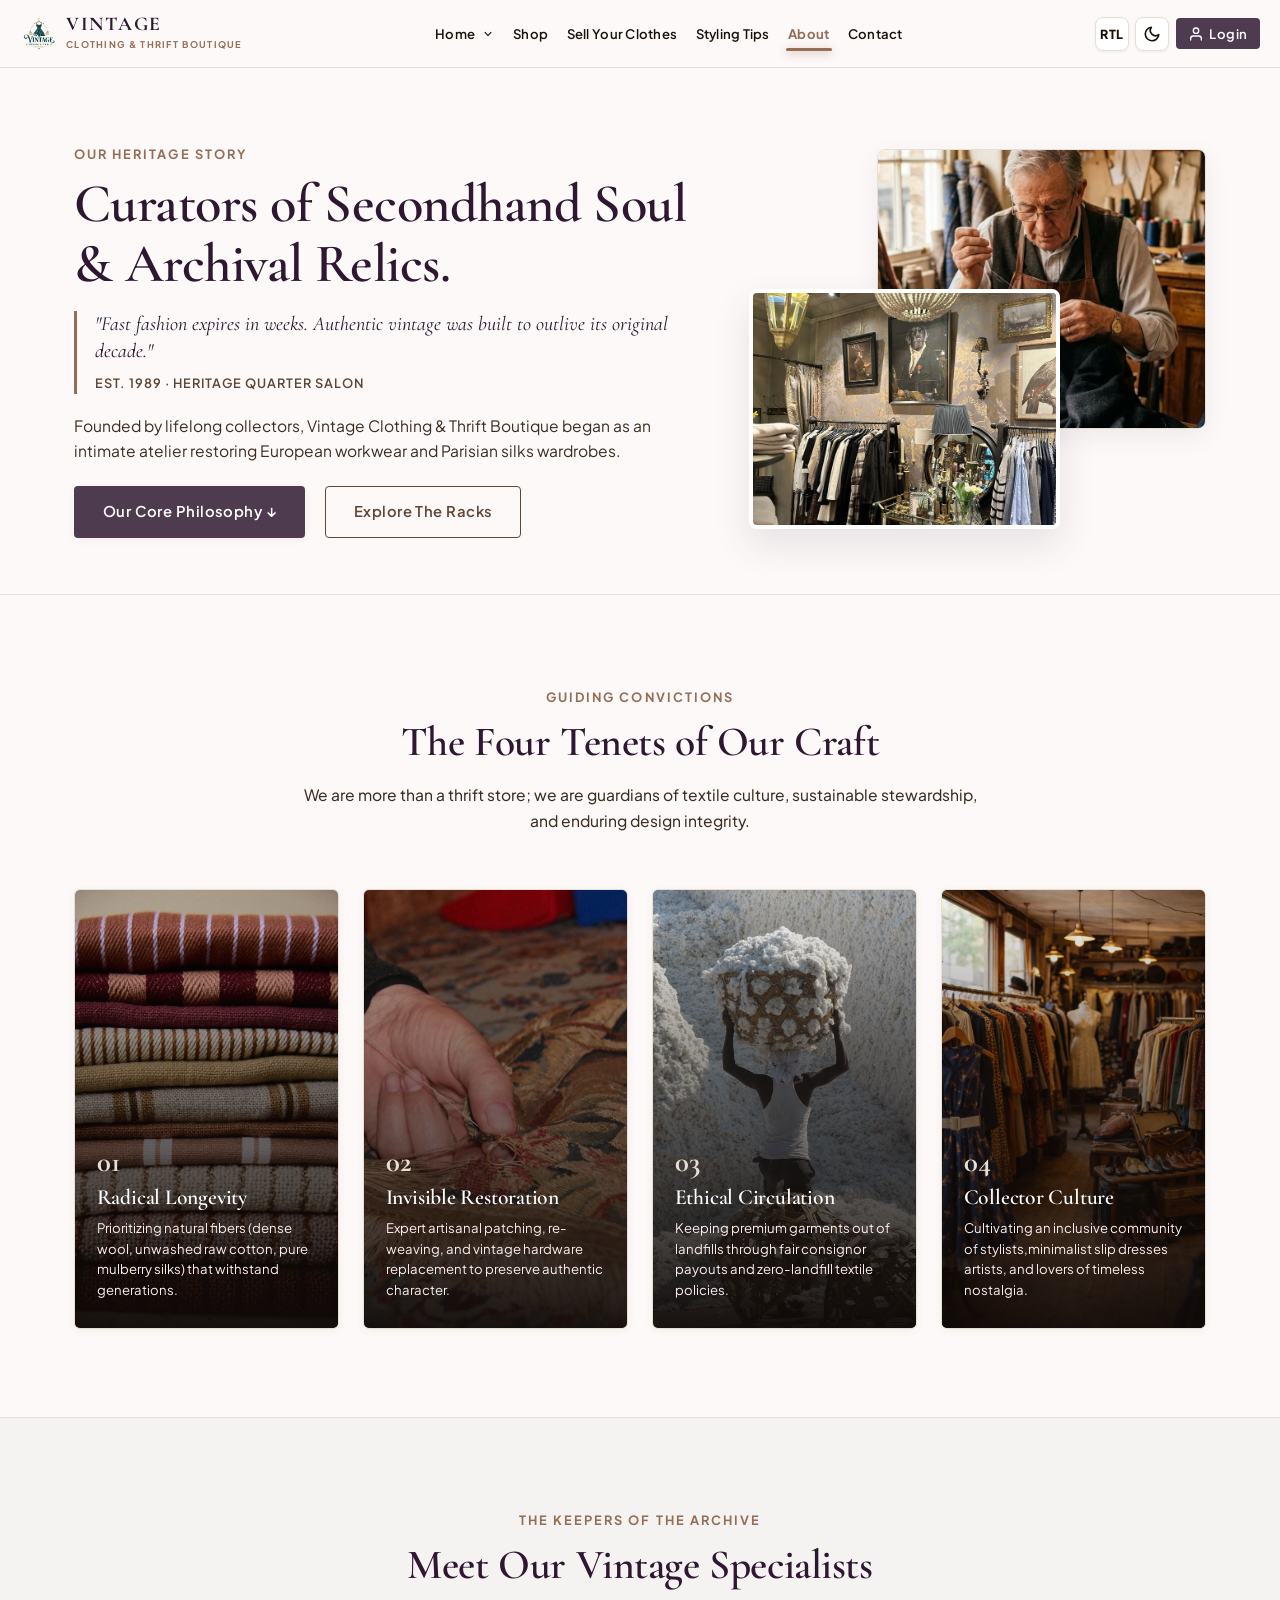
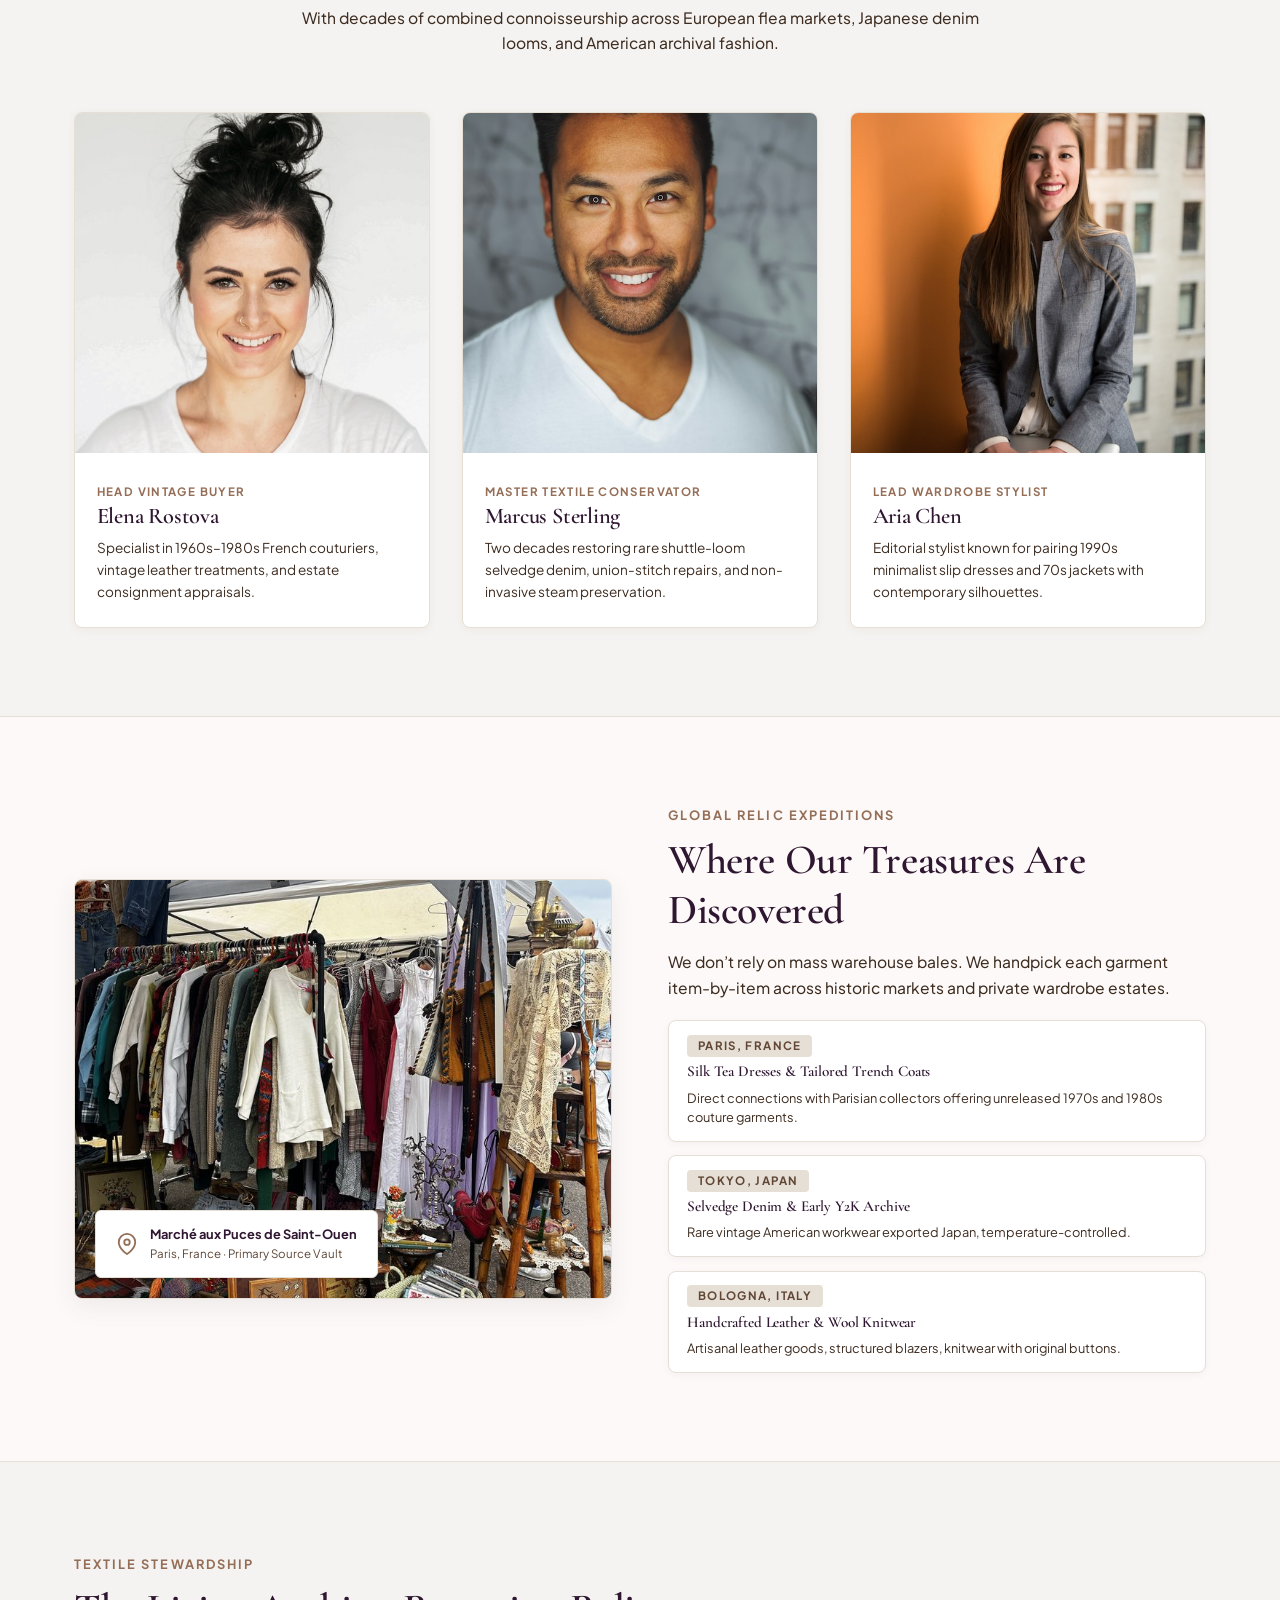
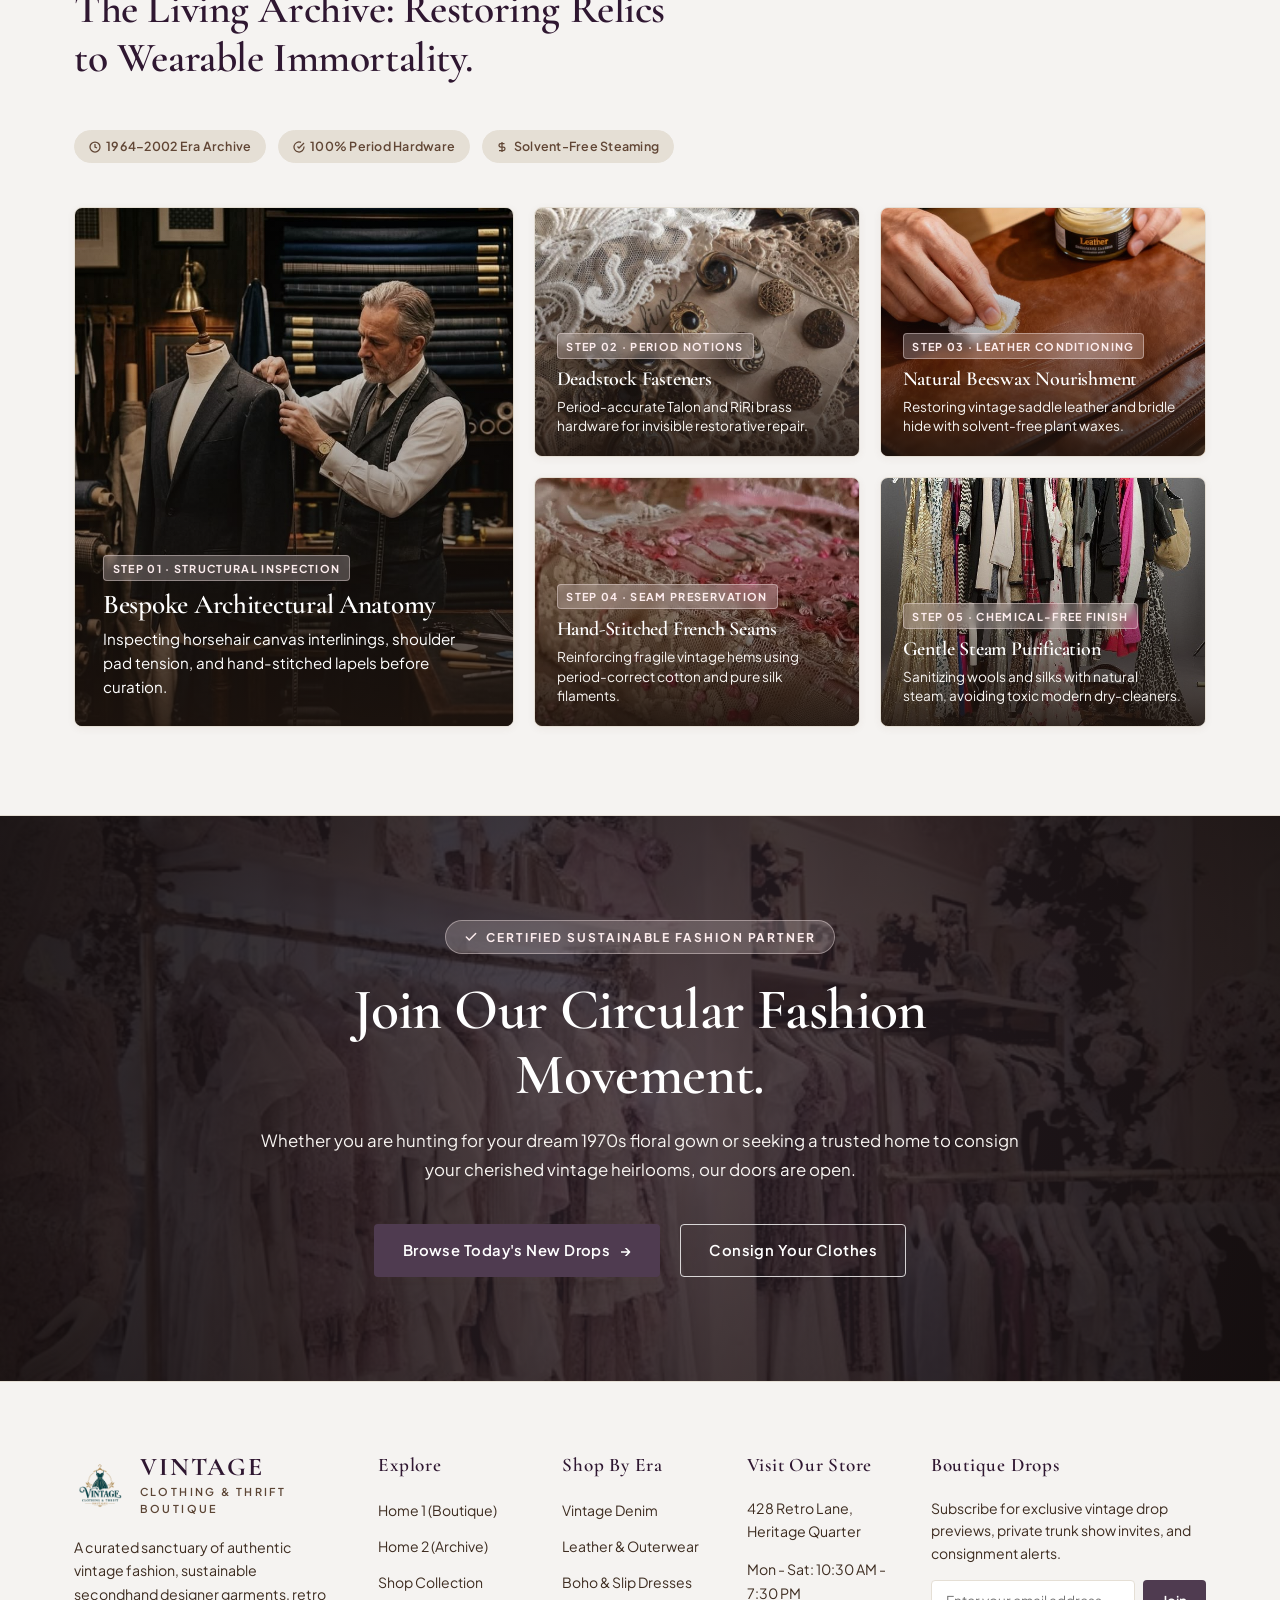
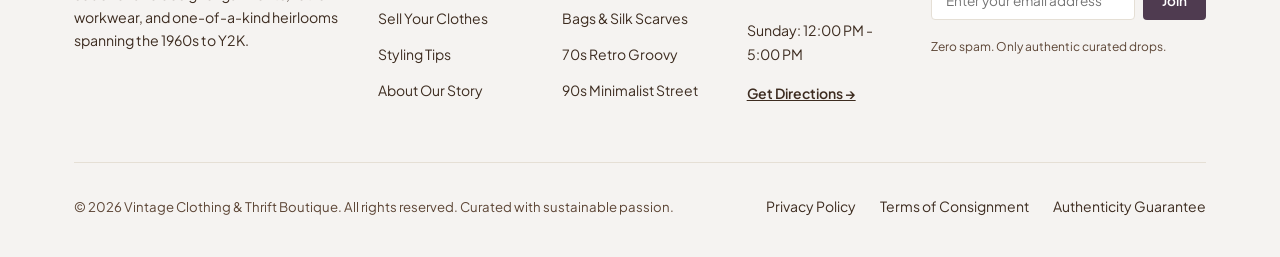
==== about.html @ dba38f69 "first commit" ====
<!DOCTYPE html>
<html lang="en" dir="ltr">

<head>
  <meta charset="UTF-8">
  <meta name="viewport" content="width=device-width, initial-scale=1.0">
  <title>About Our Boutique & Heritage | Vintage Clothing & Thrift Boutique</title>
  <meta name="description"
    content="Discover the story behind Vintage Clothing & Thrift Boutique. Over three decades of authentic garment conservation, sustainable curation, and European vintage archives.">

  <!-- Favicon (High Contrast Vector + PNG) -->
  <link rel="icon" type="image/svg+xml" href="assets/images/icons/favicon.svg">
  <link rel="icon" type="image/png" sizes="32x32" href="assets/images/icons/favicon.png">
  <link rel="apple-touch-icon" href="assets/images/icons/favicon.png">

  <!-- External Stylesheets (Zero inline CSS) -->
  <link rel="stylesheet" href="assets/css/style.css">
  <link rel="stylesheet" href="assets/css/responsive.css">
</head>

<body>

  <!-- Branded Page Loader -->
  <div id="site-loader" aria-hidden="true">
    <div class="loader-logo-wrap">
      <div class="loader-spinner"></div>
      <img src="assets/images/icons/logo.png" alt="Vintage Boutique Loader" class="loader-logo-img">
    </div>
    <span class="loader-text">Vintage Boutique</span>
  </div>

  <!-- Sticky Compact Desktop & Mobile Header -->
  <header class="site-header" id="site-header">
    <div class="site-container header-container">

      <!-- Brand Logo + Name + Tagline -->
      <a href="index.html" class="brand-link" aria-label="Vintage Clothing and Thrift Boutique Home">
        <img src="assets/images/icons/logo.png" alt="Vintage Clothing & Thrift Boutique Logo" class="brand-logo-img">
        <div class="brand-text-block">
          <span class="brand-name">Vintage</span>
          <span class="brand-tagline">Clothing & Thrift Boutique</span>
        </div>
      </a>

      <!-- Desktop Navigation: Exactly 6 Navigation Items -->
      <nav class="desktop-nav" aria-label="Main Navigation">
        <!-- 1. Home with Click-Only Dropdown -->
        <div class="nav-item-dropdown" id="nav-home-dropdown">
          <button type="button" class="dropdown-toggle-btn" aria-expanded="false" aria-haspopup="true">
            <span>Home</span>
            <svg class="dropdown-icon" viewBox="0 0 20 20" fill="currentColor" aria-hidden="true">
              <path fill-rule="evenodd"
                d="M5.23 7.21a.75.75 0 011.06.02L10 11.168l3.71-3.938a.75.75 0 111.08 1.04l-4.25 4.5a.75.75 0 01-1.08 0l-4.25-4.5a.75.75 0 01.02-1.06z"
                clip-rule="evenodd" />
            </svg>
          </button>
          <div class="dropdown-menu" role="menu">
            <a href="index.html" class="dropdown-item" role="menuitem">Home 1 (Curated Boutique)</a>
            <a href="home-2.html" class="dropdown-item" role="menuitem">Home 2 (The Vault & Archive)</a>
          </div>
        </div>

        <!-- 2. Shop -->
        <a href="shop.html" class="nav-link">Shop</a>

        <!-- 3. Sell Your Clothes -->
        <a href="sell.html" class="nav-link">Sell Your Clothes</a>

        <!-- 4. Styling Tips -->
        <a href="styling-tips.html" class="nav-link">Styling Tips</a>

        <!-- 5. About (Mandatory - Active) -->
        <a href="about.html" class="nav-link active">About</a>

        <!-- 6. Contact (Directly Visible) -->
        <a href="contact.html" class="nav-link">Contact</a>
      </nav>

      <!-- Desktop Header Actions: RTL, Dark Mode, Login Button -->
      <div class="header-actions">
        <!-- RTL Toggle -->
        <button type="button" class="ctrl-btn rtl-toggle-btn" aria-label="Toggle Layout Direction (RTL/LTR)">
          <span class="rtl-label">RTL</span>
        </button>

        <!-- Dark Mode Toggle -->
        <button type="button" class="ctrl-btn theme-toggle-btn" aria-label="Toggle Dark Mode">
          <svg class="ctrl-icon moon-icon" viewBox="0 0 24 24" fill="none" stroke="currentColor" stroke-width="2"
            stroke-linecap="round" stroke-linejoin="round" aria-hidden="true">
            <path d="M21 12.79A9 9 0 1 1 11.21 3 7 7 0 0 0 21 12.79z"></path>
          </svg>
          <svg class="ctrl-icon sun-icon" style="display: none;" viewBox="0 0 24 24" fill="none" stroke="currentColor"
            stroke-width="2" stroke-linecap="round" stroke-linejoin="round" aria-hidden="true">
            <circle cx="12" cy="12" r="5"></circle>
            <line x1="12" y1="1" x2="12" y2="3"></line>
            <line x1="12" y1="21" x2="12" y2="23"></line>
            <line x1="4.22" y1="4.22" x2="5.64" y2="5.64"></line>
            <line x1="18.36" y1="18.36" x2="19.78" y2="19.78"></line>
            <line x1="1" y1="12" x2="3" y2="12"></line>
            <line x1="21" y1="12" x2="23" y2="12"></line>
            <line x1="4.22" y1="19.78" x2="5.64" y2="18.36"></line>
            <line x1="18.36" y1="5.64" x2="19.78" y2="4.22"></line>
          </svg>
        </button>

        <!-- Login Button (Replaces CTA) -->
        <button type="button" class="header-login-btn open-login-btn" id="header-login-btn">
          <svg width="16" height="16" viewBox="0 0 24 24" fill="none" stroke="currentColor" stroke-width="2"
            stroke-linecap="round" stroke-linejoin="round" aria-hidden="true">
            <path d="M20 21v-2a4 4 0 0 0-4-4H8a4 4 0 0 0-4 4v2"></path>
            <circle cx="12" cy="7" r="4"></circle>
          </svg>
          <span>Login</span>
        </button>

        <!-- Mobile Drawer Toggle Trigger -->
        <button type="button" class="mobile-toggle-btn" id="mobile-menu-open-btn" aria-label="Open Mobile Menu">
          <svg width="22" height="22" viewBox="0 0 24 24" fill="none" stroke="currentColor" stroke-width="2"
            stroke-linecap="round" stroke-linejoin="round" aria-hidden="true">
            <line x1="3" y1="12" x2="21" y2="12"></line>
            <line x1="3" y1="6" x2="21" y2="6"></line>
            <line x1="3" y1="18" x2="21" y2="18"></line>
          </svg>
        </button>
      </div>

    </div>
  </header>

  <!-- Mobile Menu Drawer & Overlay -->
  <div class="mobile-menu-overlay" id="mobile-menu-overlay" aria-hidden="true">
    <div class="mobile-menu-drawer" role="dialog" aria-modal="true" aria-label="Mobile Navigation Menu">

      <!-- Drawer Header: Brand Logo, Brand Text, Close Button -->
      <div class="mobile-drawer-header">
        <a href="index.html" class="brand-link">
          <img src="assets/images/icons/logo.png" alt="Vintage Boutique" class="brand-logo-img">
          <div class="brand-text-block">
            <span class="brand-name">Vintage</span>
            <span class="brand-tagline">Clothing & Thrift Boutique</span>
          </div>
        </a>
        <button type="button" class="mobile-close-btn" id="mobile-menu-close-btn" aria-label="Close Mobile Menu">
          <svg width="20" height="20" viewBox="0 0 24 24" fill="none" stroke="currentColor" stroke-width="2"
            stroke-linecap="round" stroke-linejoin="round" aria-hidden="true">
            <line x1="18" y1="6" x2="6" y2="18"></line>
            <line x1="6" y1="6" x2="18" y2="18"></line>
          </svg>
        </button>
      </div>

      <!-- Mobile Navigation Links -->
      <ul class="mobile-nav-list">
        <!-- Home Accordion -->
        <li class="mobile-accordion" id="mobile-home-accordion">
          <button type="button" class="mobile-accordion-toggle" id="mobile-home-toggle-btn" aria-expanded="false">
            <span>Home</span>
            <svg class="mobile-accordion-icon" viewBox="0 0 20 20" fill="currentColor" aria-hidden="true">
              <path fill-rule="evenodd"
                d="M5.23 7.21a.75.75 0 011.06.02L10 11.168l3.71-3.938a.75.75 0 111.08 1.04l-4.25 4.5a.75.75 0 01-1.08 0l-4.25-4.5a.75.75 0 01.02-1.06z"
                clip-rule="evenodd" />
            </svg>
          </button>
          <ul class="mobile-submenu">
            <li><a href="index.html" class="mobile-sub-link">Home 1 (Curated Boutique)</a></li>
            <li><a href="home-2.html" class="mobile-sub-link">Home 2 (The Vault & Archive)</a></li>
          </ul>
        </li>

        <li><a href="shop.html" class="mobile-nav-link">Shop</a></li>
        <li><a href="sell.html" class="mobile-nav-link">Sell Your Clothes</a></li>
        <li><a href="styling-tips.html" class="mobile-nav-link">Styling Tips</a></li>
        <li><a href="about.html" class="mobile-nav-link active">About</a></li>
        <li><a href="contact.html" class="mobile-nav-link">Contact</a></li>
      </ul>

      <!-- Drawer Footer with Theme & Direction Controls and Login -->
      <div class="mobile-drawer-footer">
        <div class="mobile-actions-row">
          <!-- Dark Mode Toggle in Mobile -->
          <button type="button" class="ctrl-btn theme-toggle-btn" aria-label="Toggle Dark Mode">
            <svg class="ctrl-icon moon-icon" viewBox="0 0 24 24" fill="none" stroke="currentColor" stroke-width="2"
              stroke-linecap="round" stroke-linejoin="round" aria-hidden="true">
              <path d="M21 12.79A9 9 0 1 1 11.21 3 7 7 0 0 0 21 12.79z"></path>
            </svg>
            <svg class="ctrl-icon sun-icon" style="display: none;" viewBox="0 0 24 24" fill="none" stroke="currentColor"
              stroke-width="2" stroke-linecap="round" stroke-linejoin="round" aria-hidden="true">
              <circle cx="12" cy="12" r="5"></circle>
              <line x1="12" y1="1" x2="12" y2="3"></line>
              <line x1="12" y1="21" x2="12" y2="23"></line>
              <line x1="4.22" y1="4.22" x2="5.64" y2="5.64"></line>
              <line x1="18.36" y1="18.36" x2="19.78" y2="19.78"></line>
              <line x1="1" y1="12" x2="3" y2="12"></line>
              <line x1="21" y1="12" x2="23" y2="12"></line>
              <line x1="4.22" y1="19.78" x2="5.64" y2="18.36"></line>
              <line x1="18.36" y1="5.64" x2="19.78" y2="4.22"></line>
            </svg>
            <span class="theme-label-text">Dark Mode</span>
          </button>

          <!-- RTL Toggle in Mobile -->
          <button type="button" class="ctrl-btn rtl-toggle-btn" aria-label="Toggle Layout Direction (RTL/LTR)">
            <svg width="15" height="15" viewBox="0 0 24 24" fill="none" stroke="currentColor" stroke-width="2.5"
              stroke-linecap="round" stroke-linejoin="round" aria-hidden="true">
              <polyline points="17 1 21 5 17 9"></polyline>
              <path d="M3 5h18"></path>
              <polyline points="7 23 3 19 7 15"></polyline>
              <path d="M21 19H3"></path>
            </svg>
            <span class="rtl-label">RTL</span>
          </button>
        </div>

        <!-- Login in Mobile Drawer -->
        <button type="button" class="mobile-login-btn open-login-btn" id="mobile-login-btn">
          <svg width="18" height="18" viewBox="0 0 24 24" fill="none" stroke="currentColor" stroke-width="2"
            stroke-linecap="round" stroke-linejoin="round" aria-hidden="true">
            <path d="M20 21v-2a4 4 0 0 0-4-4H8a4 4 0 0 0-4 4v2"></path>
            <circle cx="12" cy="7" r="4"></circle>
          </svg>
          <span>Account Login / Sign Up</span>
        </button>
      </div>

    </div>
  </div>

  <!-- MAIN CONTENT: EXACTLY 6 UNIQUE MAIN CONTENT SECTIONS (LAST SECTION = CTA) -->
  <main id="main-content">

    <!-- ====================================================================
         SECTION 1: THE ATELIER MANIFESTO & DUAL OFFSET FRAMES
         ==================================================================== -->
    <section class="about-manifesto-section" id="about-manifesto">
      <div class="site-container manifesto-grid">

        <!-- Left Narrative Column -->
        <div>
          <span class="section-eyebrow">Our Heritage Story</span>
          <h1 class="manifesto-title">Curators of Secondhand Soul & Archival Relics.</h1>

          <div class="manifesto-quote-box">
            <p class="manifesto-quote-text">"Fast fashion expires in weeks. Authentic vintage was built to outlive its
              original decade."</p>
            <span class="manifesto-quote-author">Est. 1989 &middot; Heritage Quarter Salon</span>
          </div>

          <p class="manifesto-body">
            Founded by lifelong collectors, Vintage Clothing & Thrift Boutique began as an intimate atelier restoring
            European workwear and Parisian silks wardrobes.
          </p>

          <div class="about-hero-actions">
            <a href="#four-pillars" class="btn-primary-hero">Our Core Philosophy &darr;</a>
            <a href="shop.html" class="btn-outline-hero">Explore The Racks</a>
          </div>
        </div>

        <!-- Right Dual Framed Imagery -->
        <div class="manifesto-dual-frames">
          <div class="manifesto-frame-back">
            <img src="assets/images/about/p58.jpg" alt="Vintage atelier tailoring and garment restoration"
              class="manifesto-photo">
          </div>
          <div class="manifesto-frame-front">
            <img src="assets/images/about/p59.jpg" alt="Modern curated vintage boutique showroom racks"
              class="manifesto-photo">
          </div>
        </div>

      </div>
    </section>

    <!-- ====================================================================
         SECTION 2: THE FOUR PILLARS OF OUR PHILOSOPHY (VISUAL PILLARS)
         ==================================================================== -->
    <section class="pillars-section" id="four-pillars">
      <div class="site-container">

        <div class="section-header-center">
          <span class="section-eyebrow">Guiding Convictions</span>
          <h2 class="section-title">The Four Tenets of Our Craft</h2>
          <p class="section-desc">
            We are more than a thrift store; we are guardians of textile culture, sustainable stewardship, and enduring
            design integrity.
          </p>
        </div>

        <div class="pillars-grid">
          <!-- Pillar I -->
          <div class="pillar-col">
            <img src="assets/images/about/p60.jpg" alt="Rich weave texture of natural vintage textiles"
              class="pillar-bg-img">
            <div class="pillar-overlay"></div>
            <div class="pillar-content">
              <div class="pillar-num">01</div>
              <h3 class="pillar-title">Radical Longevity</h3>
              <p class="pillar-desc">Prioritizing natural fibers (dense wool, unwashed raw cotton, pure mulberry silks)
                that withstand generations.</p>
            </div>
          </div>

          <!-- Pillar II -->
          <div class="pillar-col">
            <img src="assets/images/about/p61.jpg" alt="Hand-stitching and bespoke needlework repair"
              class="pillar-bg-img">
            <div class="pillar-overlay"></div>
            <div class="pillar-content">
              <div class="pillar-num">02</div>
              <h3 class="pillar-title">Invisible Restoration</h3>
              <p class="pillar-desc">Expert artisanal patching, re-weaving, and vintage hardware replacement to preserve
                authentic character.</p>
            </div>
          </div>

          <!-- Pillar III -->
          <div class="pillar-col">
            <img src="assets/images/about/p62.jpg" alt="Sustainable raw organic cotton and ethical practices"
              class="pillar-bg-img">
            <div class="pillar-overlay"></div>
            <div class="pillar-content">
              <div class="pillar-num">03</div>
              <h3 class="pillar-title">Ethical Circulation</h3>
              <p class="pillar-desc">Keeping premium garments out of landfills through fair consignor payouts and
                zero-landfill textile policies.</p>
            </div>
          </div>

          <!-- Pillar IV -->
          <div class="pillar-col">
            <img src="assets/images/about/p63.jpg" alt="Vibrant community of vintage fashion enthusiasts"
              class="pillar-bg-img">
            <div class="pillar-overlay"></div>
            <div class="pillar-content">
              <div class="pillar-num">04</div>
              <h3 class="pillar-title">Collector Culture</h3>
              <p class="pillar-desc">Cultivating an inclusive community of stylists,minimalist slip dresses artists, and
                lovers of timeless
                nostalgia.</p>
            </div>
          </div>
        </div>

      </div>
    </section>

    <!-- ====================================================================
         SECTION 3: THE CURATORS & MASTER RESTORERS (PORTRAIT MOSAIC)
         ==================================================================== -->
    <section class="curators-section" id="our-curators">
      <div class="site-container">

        <div class="section-header-center">
          <span class="section-eyebrow">The Keepers of the Archive</span>
          <h2 class="section-title">Meet Our Vintage Specialists</h2>
          <p class="section-desc">
            With decades of combined connoisseurship across European flea markets, Japanese denim looms, and American
            archival fashion.
          </p>
        </div>

        <div class="curators-grid">
          <!-- Specialist 1 -->
          <div class="curator-card">
            <div class="curator-photo-wrap">
              <img src="assets/images/about/team-curator-1.jpg" alt="Elena Rostova, Head of Archival Acquisition"
                class="curator-photo">
            </div>
            <div class="curator-body">
              <span class="curator-role">Head Vintage Buyer</span>
              <h3 class="curator-name">Elena Rostova</h3>
              <p class="curator-bio">Specialist in 1960s–1980s French couturiers, vintage leather treatments, and estate
                consignment appraisals.</p>
            </div>
          </div>

          <!-- Specialist 2 -->
          <div class="curator-card">
            <div class="curator-photo-wrap">
              <img src="assets/images/about/team-curator-2.jpg" alt="Marcus Sterling, Master Textile Conservator"
                class="curator-photo">
            </div>
            <div class="curator-body">
              <span class="curator-role">Master Textile Conservator</span>
              <h3 class="curator-name">Marcus Sterling</h3>
              <p class="curator-bio">Two decades restoring rare shuttle-loom selvedge denim, union-stitch repairs, and
                non-invasive steam preservation.</p>
            </div>
          </div>

          <!-- Specialist 3 -->
          <div class="curator-card">
            <div class="curator-photo-wrap">
              <img src="assets/images/about/team-curator-3.jpg" alt="Aria Chen, Lead Wardrobe Stylist"
                class="curator-photo">
            </div>
            <div class="curator-body">
              <span class="curator-role">Lead Wardrobe Stylist</span>
              <h3 class="curator-name">Aria Chen</h3>
              <p class="curator-bio">Editorial stylist known for pairing 1990s minimalist slip dresses and 70s jackets
                with contemporary silhouettes.</p>
            </div>
          </div>
        </div>

      </div>
    </section>

    <!-- ====================================================================
         SECTION 4: SOURCING JOURNEYS & FLEA MARKET VAULTS (TRAVELOGUE)
         ==================================================================== -->
    <section class="sourcing-section" id="sourcing-journeys">
      <div class="site-container sourcing-grid">

        <!-- Left Sourcing Photo & Pin Card -->
        <div class="sourcing-photo-wrap">
          <img src="assets/images/about/p64.jpg" alt="Browsing rare garments in an authentic vintage flea market stall"
            class="sourcing-photo">
          <div class="sourcing-pin-card">
            <svg width="22" height="22" viewBox="0 0 24 24" fill="none" stroke="var(--color-warm-brown)"
              stroke-width="2" stroke-linecap="round" stroke-linejoin="round" aria-hidden="true">
              <path d="M21 10c0 7-9 13-9 13s-9-6-9-13a9 9 0 0 1 18 0z"></path>
              <circle cx="12" cy="10" r="3"></circle>
            </svg>
            <div>
              <div class="sourcing-pin-title">Marché aux Puces de Saint-Ouen</div>
              <div class="sourcing-pin-sub">Paris, France &middot; Primary Source Vault</div>
            </div>
          </div>
        </div>

        <!-- Right Sourcing Destinations & Text -->
        <div class="sourcing-content-wrap">
          <span class="section-eyebrow">Global Relic Expeditions</span>
          <h2 class="section-title">Where Our Treasures Are Discovered</h2>
          <p class="section-desc">
            We don’t rely on mass warehouse bales. We handpick each garment item-by-item across historic markets and
            private wardrobe estates.
          </p>

          <div class="sourcing-cities-list">
            <div class="sourcing-city-item">
              <span class="city-badge">Paris, France</span>
              <div class="city-content">
                <h4 class="sourcing-city-title">Silk Tea Dresses & Tailored Trench Coats</h4>
                <p class="sourcing-city-desc">Direct connections with Parisian collectors offering unreleased 1970s and
                  1980s couture garments.</p>
              </div>
            </div>

            <div class="sourcing-city-item">
              <span class="city-badge">Tokyo, Japan</span>
              <div class="city-content">
                <h4 class="sourcing-city-title">Selvedge Denim & Early Y2K Archive</h4>
                <p class="sourcing-city-desc">Rare vintage American workwear exported Japan,
                  temperature-controlled.</p>
              </div>
            </div>

            <div class="sourcing-city-item">
              <span class="city-badge">Bologna, Italy</span>
              <div class="city-content">
                <h4 class="sourcing-city-title">Handcrafted Leather & Wool Knitwear</h4>
                <p class="sourcing-city-desc">Artisanal leather goods, structured blazers, knitwear with
                  original buttons.</p>
              </div>
            </div>
          </div>
        </div>

      </div>
    </section>

    <!-- ====================================================================
         SECTION 5: THE ARCHIVAL CONSERVATION PENTAPTYCH & MATERIAL HERITAGE
         ==================================================================== -->
    <section class="conservation-mosaic-section" id="conservation-atelier">
      <div class="site-container">

        <div class="conservation-header-row">
          <div class="conservation-header-left">
            <span class="section-eyebrow">Textile Stewardship</span>
            <h2 class="section-title">The Living Archive: Restoring Relics to Wearable Immortality.</h2>
          </div>
          <div class="conservation-specs-pills">
            <span class="conservation-spec-pill">
              <svg width="12" height="12" viewBox="0 0 24 24" fill="none" stroke="currentColor" stroke-width="2.5"
                aria-hidden="true">
                <circle cx="12" cy="12" r="10"></circle>
                <path d="M12 6v6l4 2"></path>
              </svg>
              1964&ndash;2002 Era Archive
            </span>
            <span class="conservation-spec-pill">
              <svg width="12" height="12" viewBox="0 0 24 24" fill="none" stroke="currentColor" stroke-width="2.5"
                aria-hidden="true">
                <path d="M22 11.08V12a10 10 0 1 1-5.93-9.14"></path>
                <polyline points="22 4 12 14.01 9 11.01"></polyline>
              </svg>
              100% Period Hardware
            </span>
            <span class="conservation-spec-pill">
              <svg width="12" height="12" viewBox="0 0 24 24" fill="none" stroke="currentColor" stroke-width="2.5"
                aria-hidden="true">
                <path d="M12 2v20M17 5H9.5a3.5 3.5 0 0 0 0 7h5a3.5 3.5 0 0 1 0 7H6"></path>
              </svg>
              Solvent-Free Steaming
            </span>
          </div>
        </div>

        <div class="conservation-mosaic-grid">
          <!-- Frame 1: Feature Lead Frame (Spans 2 rows) -->
          <div class="mosaic-card mosaic-card-hero">
            <img src="assets/images/about/p65.jpg" alt="Bespoke vintage tailoring inspection" class="mosaic-photo"
              loading="lazy">
            <div class="mosaic-overlay">
              <span class="mosaic-step-tag">Step 01 &middot; Structural Inspection</span>
              <h3 class="mosaic-title">Bespoke Architectural Anatomy</h3>
              <p class="mosaic-caption">Inspecting horsehair canvas interlinings, shoulder pad tension, and
                hand-stitched lapels before curation.</p>
            </div>
          </div>

          <!-- Frame 2: Top Middle -->
          <div class="mosaic-card">
            <img src="assets/images/about/p66.jpg" alt="Vintage notions buttons and antique brass fasteners"
              class="mosaic-photo" loading="lazy">
            <div class="mosaic-overlay">
              <span class="mosaic-step-tag">Step 02 &middot; Period Notions</span>
              <h3 class="mosaic-title">Deadstock Fasteners</h3>
              <p class="mosaic-caption">Period-accurate Talon and RiRi brass hardware for invisible restorative repair.
              </p>
            </div>
          </div>

          <!-- Frame 3: Top Right -->
          <div class="mosaic-card">
            <img src="assets/images/about/p67.jpg" alt="Handcrafted vintage leather restoration" class="mosaic-photo"
              loading="lazy">
            <div class="mosaic-overlay">
              <span class="mosaic-step-tag">Step 03 &middot; Leather Conditioning</span>
              <h3 class="mosaic-title">Natural Beeswax Nourishment</h3>
              <p class="mosaic-caption">Restoring vintage saddle leather and bridle hide with solvent-free plant waxes.
              </p>
            </div>
          </div>

          <!-- Frame 4: Bottom Middle -->
          <div class="mosaic-card">
            <img src="assets/images/about/p68.jpg" alt="Archival textile hand-stitching French seams"
              class="mosaic-photo" loading="lazy">
            <div class="mosaic-overlay">
              <span class="mosaic-step-tag">Step 04 &middot; Seam Preservation</span>
              <h3 class="mosaic-title">Hand-Stitched French Seams</h3>
              <p class="mosaic-caption">Reinforcing fragile vintage hems using period-correct cotton and pure silk
                filaments.</p>
            </div>
          </div>

          <!-- Frame 5: Bottom Right -->
          <div class="mosaic-card">
            <img src="assets/images/about/p69.jpg" alt="Curated vintage garments hanging on archival rack"
              class="mosaic-photo" loading="lazy">
            <div class="mosaic-overlay">
              <span class="mosaic-step-tag">Step 05 &middot; Chemical-Free Finish</span>
              <h3 class="mosaic-title">Gentle Steam Purification</h3>
              <p class="mosaic-caption">Sanitizing wools and silks with natural steam, avoiding toxic modern
                dry-cleaners.</p>
            </div>
          </div>
        </div>

      </div>
    </section>

    <!-- ====================================================================
         SECTION 6: MANDATORY FINAL CTA SECTION (HIGH IMPACT)
         ==================================================================== -->
    <section class="about-cta-section" id="about-cta">
      <img src="assets/images/about/p70.jpg" alt="Authentic vintage garments hanging in boutique" class="about-cta-bg">
      <div class="about-cta-overlay"></div>

      <div class="site-container">
        <div class="about-cta-content">
          <div class="about-cta-badge">
            <svg width="14" height="14" viewBox="0 0 24 24" fill="none" stroke="currentColor" stroke-width="2.5"
              stroke-linecap="round" stroke-linejoin="round" aria-hidden="true">
              <polyline points="20 6 9 17 4 12"></polyline>
            </svg>
            <span>Certified Sustainable Fashion Partner</span>
          </div>

          <h2 class="about-cta-title">Join Our Circular Fashion Movement.</h2>
          <p class="about-cta-desc">
            Whether you are hunting for your dream 1970s floral gown or seeking a trusted home to consign your cherished
            vintage heirlooms, our doors are open.
          </p>

          <div class="about-cta-actions">
            <a href="shop.html" class="btn-primary-hero">
              <span>Browse Today's New Drops</span>
              <span aria-hidden="true">&rarr;</span>
            </a>
            <a href="sell.html" class="btn-outline-white">
              <span>Consign Your Clothes</span>
            </a>
          </div>
        </div>
      </div>
    </section>

  </main>

  <!-- Shared Global Footer -->
  <footer class="site-footer">
    <div class="site-container">

      <div class="footer-top-grid">
        <!-- Brand Summary Column -->
        <div class="footer-brand-wrap">
          <div class="footer-brand-header">
            <img src="assets/images/icons/logo.png" alt="Vintage Boutique" class="footer-brand-logo">
            <div>
              <div class="footer-brand-title">Vintage</div>
              <div class="footer-brand-sub">Clothing & Thrift Boutique</div>
            </div>
          </div>
          <p class="footer-desc">
            A curated sanctuary of authentic vintage fashion, sustainable secondhand designer garments, retro workwear,
            and one-of-a-kind heirlooms spanning the 1960s to Y2K.
          </p>
        </div>

        <!-- Quick Navigation -->
        <div>
          <h2 class="footer-heading">Explore</h2>
          <ul class="footer-links-list">
            <li><a href="index.html" class="footer-link">Home 1 (Boutique)</a></li>
            <li><a href="home-2.html" class="footer-link">Home 2 (Archive)</a></li>
            <li><a href="shop.html" class="footer-link">Shop Collection</a></li>
            <li><a href="sell.html" class="footer-link">Sell Your Clothes</a></li>
            <li><a href="styling-tips.html" class="footer-link">Styling Tips</a></li>
            <li><a href="about.html" class="footer-link">About Our Story</a></li>
          </ul>
        </div>

        <!-- Shop by Category / Era -->
        <div>
          <h2 class="footer-heading">Shop By Era</h2>
          <ul class="footer-links-list">
            <li><a href="shop.html?category=denim" class="footer-link">Vintage Denim</a></li>
            <li><a href="shop.html?category=outerwear" class="footer-link">Leather & Outerwear</a></li>
            <li><a href="shop.html?category=dresses" class="footer-link">Boho & Slip Dresses</a></li>
            <li><a href="shop.html?category=accessories" class="footer-link">Bags & Silk Scarves</a></li>
            <li><a href="shop.html?era=70s" class="footer-link">70s Retro Groovy</a></li>
            <li><a href="shop.html?era=90s" class="footer-link">90s Minimalist Street</a></li>
          </ul>
        </div>

        <!-- Store Hours & Visit Info -->
        <div>
          <h2 class="footer-heading">Visit Our Store</h2>
          <ul class="footer-links-list">
            <li class="footer-desc" style="margin-bottom: 0.25rem;">428 Retro Lane, Heritage Quarter</li>
            <li class="footer-desc" style="margin-bottom: 0.25rem;">Mon - Sat: 10:30 AM - 7:30 PM</li>
            <li class="footer-desc" style="margin-bottom: 0.25rem;">Sunday: 12:00 PM - 5:00 PM</li>
            <li><a href="contact.html" class="footer-link" style="font-weight: 600; text-decoration: underline;">Get
                Directions &rarr;</a></li>
          </ul>
        </div>

        <!-- Newsletter Subscription Column -->
        <div class="footer-newsletter-wrap">
          <h2 class="footer-heading">Boutique Drops</h2>
          <p class="footer-newsletter-text">
            Subscribe for exclusive vintage drop previews, private trunk show invites, and consignment alerts.
          </p>
          <form class="footer-form" onsubmit="event.preventDefault(); alert('Subscribed to Vintage Boutique drops!');">
            <input type="email" required placeholder="Enter your email address" class="footer-input"
              aria-label="Email address for boutique newsletter">
            <button type="submit" class="footer-submit-btn">Join</button>
          </form>
          <span class="footer-privacy-note">Zero spam. Only authentic curated drops.</span>
        </div>
      </div>

      <!-- Footer Bottom Copyright & Legal -->
      <div class="footer-bottom">
        <div>
          &copy; 2026 Vintage Clothing & Thrift Boutique. All rights reserved. Curated with sustainable passion.
        </div>
        <div class="footer-legal-links">
          <a href="#" class="footer-link">Privacy Policy</a>
          <a href="#" class="footer-link">Terms of Consignment</a>
          <a href="#" class="footer-link">Authenticity Guarantee</a>
        </div>
      </div>

    </div>
  </footer>

  <!-- Floating Scroll-to-Top Button -->
  <button type="button" class="scroll-top-btn" id="scroll-top-btn" aria-label="Scroll back to top">
    <svg width="20" height="20" viewBox="0 0 24 24" fill="none" stroke="currentColor" stroke-width="2.5"
      stroke-linecap="round" stroke-linejoin="round" aria-hidden="true">
      <line x1="12" y1="19" x2="12" y2="5"></line>
      <polyline points="5 12 12 5 19 12"></polyline>
    </svg>
  </button>

  <!-- Login & Register Modal -->
  <div class="auth-modal-overlay" id="auth-modal-overlay" aria-hidden="true" role="dialog" aria-modal="true"
    aria-labelledby="auth-modal-title">
    <div class="auth-modal-card">
      <button type="button" class="auth-close-btn" id="auth-modal-close-btn" aria-label="Close login dialog">
        <svg width="18" height="18" viewBox="0 0 24 24" fill="none" stroke="currentColor" stroke-width="2"
          stroke-linecap="round" stroke-linejoin="round" aria-hidden="true">
          <line x1="18" y1="6" x2="6" y2="18"></line>
          <line x1="6" y1="6" x2="18" y2="18"></line>
        </svg>
      </button>

      <!-- Auth Modal Brand Header -->
      <div class="auth-brand-header">
        <a href="index.html" class="auth-brand-logo" aria-label="Vintage Clothing & Thrift Boutique Home">
          <img src="assets/images/icons/logo.png" alt="Vintage Clothing & Thrift Boutique Logo" class="auth-logo-img"
            width="48" height="48">
          <div class="auth-brand-text">
            <span class="auth-brand-title">VINTAGE</span>
            <span class="auth-brand-subtitle">Clothing &amp; Thrift Boutique</span>
          </div>
        </a>
        <p class="auth-brand-desc">Curated Relics of Timeless Expression</p>
      </div>

      <div class="auth-modal-tabs">
        <button type="button" class="auth-tab-btn active" id="tab-login-btn">Sign In</button>
        <button type="button" class="auth-tab-btn" id="tab-register-btn">Create Account</button>
      </div>

      <!-- Login Form -->
      <form class="auth-form" id="form-login">
        <div class="form-group">
          <label class="form-label" for="login-email">Email Address</label>
          <input type="email" id="login-email" required class="form-input" placeholder="vintage@example.com">
        </div>
        <div class="form-group">
          <label class="form-label" for="login-password">Password</label>
          <input type="password" id="login-password" required class="form-input" placeholder="••••••••">
        </div>
        <div class="form-options-row">
          <label class="form-checkbox-label">
            <input type="checkbox" name="remember">
            <span>Remember me</span>
          </label>
          <a href="#" class="forgot-link">Forgot password?</a>
        </div>
        <button type="submit" class="auth-submit-btn">Sign In to Boutique</button>
      </form>

      <!-- Register Form -->
      <form class="auth-form" id="form-register" style="display: none;">
        <div class="form-group">
          <label class="form-label" for="reg-name">Full Name</label>
          <input type="text" id="reg-name" required class="form-input" placeholder="Eleanor Vance">
        </div>
        <div class="form-group">
          <label class="form-label" for="reg-email">Email Address</label>
          <input type="email" id="reg-email" required class="form-input" placeholder="vintage@example.com">
        </div>
        <div class="form-group">
          <label class="form-label" for="reg-password">Password</label>
          <input type="password" id="reg-password" required class="form-input" placeholder="Create secure password">
        </div>
        <button type="submit" class="auth-submit-btn">Register New Account</button>
      </form>

    </div>
  </div>

  <!-- Shared External JavaScript (Zero inline JS) -->
  <script src="assets/js/main.js"></script>
</body>

</html>
---- assets/css/style.css ----
/* ==========================================================================
   VINTAGE CLOTHING & THRIFT BOUTIQUE - CORE STYLESHEET
   Curated Editorial & High-Contrast Authentic Palette
   ========================================================================== */

@import url('https://fonts.googleapis.com/css2?family=Cormorant+Garamond:ital,wght@0,400;0,500;0,600;0,700;1,400&family=Plus+Jakarta+Sans:wght@300;400;500;600;700&display=swap');

:root {
  /* User Defined Reference Palette */
  --color-blush: #FDEDEE;
  --color-warm-offwhite: #FCF9F8;
  --color-cream-ivory: #F5F3F1;
  --color-warm-beige: #E5DFD5;
  --color-soft-taupe: #B9A693;
  --color-warm-brown: #956E57;
  --color-deep-brown: #614635;
  --color-plum-accent: #4F3B50;

  /* Semantic Typography & UI Tokens */
  --bg-primary: #FCF9F8;
  --bg-secondary: #F5F3F1;
  --bg-tertiary: #FDEDEE;
  --bg-card: #FFFFFF;
  --bg-header: rgba(252, 249, 248, 0.96);

  --text-primary: #1A110B;
  --text-secondary: #3D2C20;
  --text-muted: #5C4535;
  --text-headings: #2F1731;
  
  --border-light: #E5DFD5;
  --border-focus: #956E57;

  --btn-primary-bg: #4F3B50;
  --btn-primary-text: #FFFFFF;
  --btn-primary-hover: #3D2D3E;

  --btn-secondary-bg: #614635;
  --btn-secondary-text: #FFFFFF;
  --btn-secondary-hover: #4A3528;

  --btn-outline-border: #614635;
  --btn-outline-text: #614635;
  --btn-outline-hover-bg: #614635;
  --btn-outline-hover-text: #FCF9F8;

  --shadow-sm: 0 2px 8px rgba(97, 70, 53, 0.06);
  --shadow-md: 0 8px 24px rgba(79, 59, 80, 0.08);
  --shadow-lg: 0 16px 36px rgba(79, 59, 80, 0.12);

  --font-heading: 'Cormorant Garamond', Georgia, serif;
  --font-body: 'Plus Jakarta Sans', -apple-system, BlinkMacSystemFont, 'Segoe UI', Roboto, sans-serif;
  
  --header-height: 68px;
  --transition-smooth: all 0.28s cubic-bezier(0.4, 0, 0.2, 1);
}

/* ==========================================================================
   STRICT DARK MODE (#000000 Background Mandatory - 100% Bright Crisp Text)
   ========================================================================== */
html.dark {
  color-scheme: dark;
  --bg-primary: #000000;
  --bg-secondary: #0A0A0A;
  --bg-tertiary: #121011;
  --bg-card: #0F0E0E;
  --bg-header: rgba(0, 0, 0, 0.96);

  --text-primary: #FFFFFF;
  --text-secondary: #F8F5F2;
  --text-muted: #E2D7CC;
  --text-headings: #FFFFFF;

  --color-warm-brown: #E6BE8A;
  --color-deep-brown: #FFF3C4;
  --color-soft-taupe: #E5DFD5;

  --border-light: #2A2420;
  --border-focus: #E6BE8A;

  --btn-primary-bg: #E6BE8A;
  --btn-primary-text: #000000;
  --btn-primary-hover: #F5D061;

  --btn-secondary-bg: #4F3B50;
  --btn-secondary-text: #FFFFFF;
  --btn-secondary-hover: #654D66;

  --btn-outline-border: #F8F5F2;
  --btn-outline-text: #FFFFFF;
  --btn-outline-hover-bg: #FFFFFF;
  --btn-outline-hover-text: #000000;

  --shadow-sm: 0 2px 8px rgba(0, 0, 0, 0.8);
  --shadow-md: 0 8px 24px rgba(0, 0, 0, 0.9);
  --shadow-lg: 0 16px 36px rgba(0, 0, 0, 0.95);
}

/* Luminous Logo in Dark Mode */
html.dark .loader-logo-img,
html.dark .brand-logo-img,
html.dark .footer-brand-logo,
html.dark .auth-logo-img {
  content: url("../images/icons/logo-bright.png");
  filter: drop-shadow(0 2px 10px rgba(0, 0, 0, 0.55));
}

/* Base Reset & Typography */
*, *::before, *::after {
  box-sizing: border-box;
  margin: 0;
  padding: 0;
}

html {
  scroll-behavior: smooth;
  font-size: 16px;
  background-color: var(--bg-primary);
  color: var(--text-primary);
  font-family: var(--font-body);
  -webkit-font-smoothing: antialiased;
  -moz-osx-font-smoothing: grayscale;
}

body {
  min-height: 100vh;
  display: flex;
  flex-direction: column;
  background-color: var(--bg-primary);
  color: var(--text-primary);
  line-height: 1.6;
  overflow-x: hidden;
  transition: background-color 0.3s ease, color 0.3s ease;
}

h1, h2, h3, h4, h5, h6 {
  font-family: var(--font-heading);
  color: var(--text-headings);
  font-weight: 600;
  line-height: 1.2;
  letter-spacing: -0.01em;
}

p {
  color: var(--text-secondary);
}

a {
  color: inherit;
  text-decoration: none;
  transition: var(--transition-smooth);
}

img {
  max-width: 100%;
  height: auto;
  display: block;
}

button {
  font-family: inherit;
  cursor: pointer;
  border: none;
  background: transparent;
  outline: none;
}

/* Accessible Focus States */
a:focus-visible, button:focus-visible, input:focus-visible, select:focus-visible, textarea:focus-visible {
  outline: 2px solid var(--border-focus);
  outline-offset: 3px;
}

/* Container */
.site-container {
  width: 100%;
  max-width: 1180px;
  margin-left: auto;
  margin-right: auto;
  padding-left: 1.5rem;
  padding-right: 1.5rem;
}

/* ==========================================================================
   PAGE LOADER
   ========================================================================== */
#site-loader {
  position: fixed;
  inset: 0;
  background-color: var(--bg-primary);
  z-index: 99999;
  display: flex;
  flex-direction: column;
  align-items: center;
  justify-content: center;
  gap: 1.25rem;
  transition: opacity 0.4s ease, visibility 0.4s ease;
}

#site-loader.hidden {
  opacity: 0;
  visibility: hidden;
  pointer-events: none;
}

.loader-logo-wrap {
  position: relative;
  width: 90px;
  height: 90px;
  display: flex;
  align-items: center;
  justify-content: center;
}

.loader-logo-img {
  width: 76px;
  height: 76px;
  object-fit: contain;
  border-radius: 50%;
  animation: pulse-soft 1.8s infinite ease-in-out;
}

.loader-spinner {
  position: absolute;
  inset: 0;
  border: 2px solid var(--border-light);
  border-top-color: var(--btn-primary-bg);
  border-radius: 50%;
  animation: loader-spin 1s linear infinite;
}

.loader-text {
  font-family: var(--font-heading);
  font-size: 1.15rem;
  letter-spacing: 0.18em;
  text-transform: uppercase;
  color: var(--text-headings);
}

@keyframes loader-spin {
  to { transform: rotate(360deg); }
}

@keyframes pulse-soft {
  0%, 100% { transform: scale(1); opacity: 0.95; }
  50% { transform: scale(1.05); opacity: 1; }
}

/* ==========================================================================
   FIXED COMPACT HEADER
   ========================================================================== */
.site-header {
  position: sticky;
  top: 0;
  left: 0;
  width: 100%;
  height: var(--header-height);
  background-color: var(--bg-header);
  backdrop-filter: blur(10px);
  -webkit-backdrop-filter: blur(10px);
  border-bottom: 1px solid var(--border-light);
  z-index: 1000;
  transition: background-color 0.3s ease, border-color 0.3s ease, box-shadow 0.3s ease;
}

.site-header.scrolled {
  box-shadow: var(--shadow-sm);
}

.header-container {
  display: flex;
  align-items: center;
  justify-content: space-between;
  height: 100%;
  gap: 1.5rem;
}

/* Brand Logo + Text */
.brand-link {
  display: inline-flex;
  align-items: center;
  gap: 0.75rem;
  flex-shrink: 0;
}

.brand-logo-img {
  width: 44px;
  height: 44px;
  object-fit: contain;
  border-radius: 50%;
}

.brand-text-block {
  display: flex;
  flex-direction: column;
}

.brand-name {
  font-family: var(--font-heading);
  font-size: 1.45rem;
  font-weight: 700;
  line-height: 1;
  letter-spacing: 0.08em;
  color: var(--text-headings);
  text-transform: uppercase;
}

html.dark .brand-name {
  color: #FFFFFF;
}

.brand-tagline {
  font-size: 0.65rem;
  letter-spacing: 0.22em;
  text-transform: uppercase;
  color: var(--color-warm-brown);
  font-weight: 700;
  margin-top: 2px;
}

html.dark .brand-tagline {
  color: #FDEDEE;
}

/* Desktop Navigation (Exactly 6 Nav Items - Bright & Clear) */
.desktop-nav {
  display: flex;
  align-items: center;
  gap: 1.5rem;
  flex-shrink: 0;
}

.nav-link,
.dropdown-toggle-btn {
  font-size: 0.92rem;
  font-weight: 600;
  color: var(--text-primary);
  letter-spacing: 0.02em;
  position: relative;
  padding: 0.45rem 0.25rem;
  display: inline-flex;
  align-items: center;
  justify-content: center;
  gap: 0.35rem;
  transition: color 0.2s ease;
  cursor: pointer;
  white-space: nowrap !important;
  flex-shrink: 0;
  line-height: 1.2;
}

html.dark .nav-link,
html.dark .dropdown-toggle-btn {
  color: #FFFFFF;
}

.nav-link:hover,
.dropdown-toggle-btn:hover {
  color: var(--color-warm-brown);
}

html.dark .nav-link:hover,
html.dark .dropdown-toggle-btn:hover {
  color: #FDEDEE;
}

.nav-link.active,
.dropdown-toggle-btn.active {
  color: var(--color-warm-brown) !important;
  font-weight: 700 !important;
}

html.dark .nav-link.active,
html.dark .dropdown-toggle-btn.active {
  color: #FFFFFF !important;
  font-weight: 700 !important;
}

.nav-link.active::after,
.dropdown-toggle-btn.active::after {
  content: '';
  position: absolute;
  bottom: -4px;
  left: 0;
  width: 100%;
  height: 3px;
  background-color: var(--color-warm-brown);
  border-radius: 3px;
  box-shadow: 0 2px 8px rgba(142, 60, 43, 0.45);
}

html.dark .nav-link.active::after,
html.dark .dropdown-toggle-btn.active::after {
  background-color: #FDEDEE;
  box-shadow: 0 2px 8px rgba(253, 237, 238, 0.7);
}

/* Dropdown Menu (CLICK ONLY) */
.nav-item-dropdown {
  position: relative;
}

.dropdown-icon {
  width: 14px;
  height: 14px;
  transition: transform 0.2s ease;
}

.nav-item-dropdown.open .dropdown-icon {
  transform: rotate(180deg);
}

.dropdown-menu {
  position: absolute;
  top: calc(100% + 12px);
  left: 0;
  min-width: 190px;
  background-color: var(--bg-card);
  border: 1px solid var(--border-light);
  border-radius: 6px;
  box-shadow: var(--shadow-md);
  padding: 0.5rem 0;
  opacity: 0;
  visibility: hidden;
  transform: translateY(-8px);
  transition: opacity 0.2s ease, transform 0.2s ease, visibility 0.2s ease;
  z-index: 1050;
}

[dir="rtl"] .dropdown-menu {
  left: auto;
  right: 0;
}

.nav-item-dropdown.open .dropdown-menu {
  opacity: 1;
  visibility: visible;
  transform: translateY(0);
}

.dropdown-item {
  display: block;
  padding: 0.6rem 1.15rem;
  font-size: 0.875rem;
  color: var(--text-primary);
  font-weight: 600;
  transition: background-color 0.2s ease, color 0.2s ease;
}

html.dark .dropdown-item {
  color: #FFFFFF;
}

.dropdown-item:hover, .dropdown-item.active {
  background-color: var(--bg-secondary);
  color: var(--color-warm-brown);
  font-weight: 700;
}

html.dark .dropdown-item:hover, html.dark .dropdown-item.active {
  background-color: #1A1A1A;
  color: #FDEDEE;
}

/* Header Utilities / Controls */
.header-actions {
  display: flex;
  align-items: center;
  gap: 0.85rem;
  flex-shrink: 0;
}

.ctrl-btn {
  display: inline-flex;
  align-items: center;
  justify-content: center;
  width: 38px;
  height: 38px;
  border-radius: 8px;
  border: 1.5px solid var(--border-light);
  background-color: var(--bg-card);
  color: var(--text-primary);
  transition: all 0.25s cubic-bezier(0.16, 1, 0.3, 1);
  cursor: pointer;
  box-shadow: 0 1px 3px rgba(0, 0, 0, 0.06);
}

.ctrl-btn:hover {
  color: var(--color-warm-brown);
  border-color: var(--color-warm-brown);
  background-color: rgba(142, 60, 43, 0.08);
  transform: translateY(-2px);
  box-shadow: 0 4px 12px rgba(142, 60, 43, 0.2);
}

html.dark .ctrl-btn {
  background-color: #1A1617;
  border-color: rgba(255, 255, 255, 0.2);
  color: #FFFFFF;
}

html.dark .ctrl-btn:hover {
  border-color: #FFFFFF;
  background-color: rgba(255, 255, 255, 0.15);
  box-shadow: 0 4px 12px rgba(255, 255, 255, 0.25);
  color: #FFFFFF;
}

.ctrl-icon {
  width: 18px;
  height: 18px;
  stroke-width: 2.2;
}

.rtl-label {
  font-size: 0.78rem;
  font-weight: 800;
  letter-spacing: 0.06em;
}

/* Header Login Button */
.header-login-btn {
  display: inline-flex;
  align-items: center;
  gap: 0.5rem;
  background-color: var(--btn-primary-bg);
  color: var(--btn-primary-text);
  font-size: 0.825rem;
  font-weight: 600;
  letter-spacing: 0.04em;
  padding: 0.5rem 1.15rem;
  border-radius: 4px;
  transition: var(--transition-smooth);
}

.header-login-btn:hover {
  background-color: var(--btn-primary-hover);
  transform: translateY(-1px);
}

/* Mobile Menu Toggle Button */
.mobile-toggle-btn {
  display: none;
  align-items: center;
  justify-content: center;
  width: 40px;
  height: 40px;
  border: 1px solid var(--border-light);
  border-radius: 6px;
  color: var(--text-headings);
  background: var(--bg-card);
}

/* ==========================================================================
   MOBILE MENU DRAWER
   ========================================================================== */
.mobile-menu-overlay {
  position: fixed;
  inset: 0;
  background: rgba(0, 0, 0, 0.55);
  backdrop-filter: blur(4px);
  z-index: 2000;
  opacity: 0;
  visibility: hidden;
  transition: opacity 0.3s ease, visibility 0.3s ease;
}

.mobile-menu-overlay.open {
  opacity: 1;
  visibility: visible;
}

.mobile-menu-drawer {
  position: fixed;
  top: 0;
  right: -340px;
  width: 320px;
  max-width: 85vw;
  height: 100%;
  background-color: var(--bg-card);
  border-left: 1px solid var(--border-light);
  z-index: 2010;
  display: flex;
  flex-direction: column;
  transition: transform 0.35s cubic-bezier(0.16, 1, 0.3, 1);
  overflow-y: auto;
}

[dir="rtl"] .mobile-menu-drawer {
  right: auto;
  left: -340px;
  border-left: none;
  border-right: 1px solid var(--border-light);
}

.mobile-menu-overlay.open .mobile-menu-drawer {
  transform: translateX(-340px);
}

[dir="rtl"] .mobile-menu-overlay.open .mobile-menu-drawer {
  transform: translateX(340px);
}

@media (min-width: 1024px) {
  .mobile-menu-overlay,
  .mobile-menu-drawer {
    display: none !important;
    visibility: hidden !important;
    opacity: 0 !important;
    pointer-events: none !important;
  }
}

.mobile-drawer-header {
  display: flex;
  align-items: center;
  justify-content: space-between;
  padding: 1.25rem 1.25rem 1rem;
  border-bottom: 1px solid var(--border-light);
}

.mobile-close-btn {
  width: 36px;
  height: 36px;
  border-radius: 50%;
  display: flex;
  align-items: center;
  justify-content: center;
  color: var(--text-secondary);
  border: 1px solid var(--border-light);
  background: var(--bg-secondary);
}

.mobile-nav-list {
  list-style: none;
  padding: 1.25rem 1.25rem;
  display: flex;
  flex-direction: column;
  gap: 0.5rem;
}

.mobile-nav-link {
  display: block;
  padding: 0.75rem 0.5rem;
  font-size: 1rem;
  font-weight: 500;
  color: var(--text-primary);
  border-bottom: 1px dashed var(--border-light);
  transition: color 0.2s ease;
  white-space: nowrap;
}

.mobile-nav-link:hover, .mobile-nav-link.active {
  color: var(--btn-primary-bg);
  font-weight: 600;
}

/* Mobile Accordion */
.mobile-accordion-toggle {
  width: 100%;
  display: flex;
  align-items: center;
  justify-content: space-between;
  padding: 0.75rem 0.5rem;
  font-size: 1rem;
  font-weight: 500;
  color: var(--text-primary);
  border-bottom: 1px dashed var(--border-light);
  white-space: nowrap;
}

.mobile-accordion-icon {
  width: 16px;
  height: 16px;
  transition: transform 0.25s ease;
}

.mobile-accordion.open .mobile-accordion-icon {
  transform: rotate(180deg);
}

.mobile-submenu {
  display: none !important;
  list-style: none;
  background-color: var(--bg-secondary);
  padding: 0.5rem 0.85rem;
  border-radius: 6px;
  margin-top: 0.45rem;
  border: 1px solid var(--border-light);
}

.mobile-accordion.open .mobile-submenu {
  display: block !important;
  animation: drawerSubmenuFade 0.2s ease-out;
}

@keyframes drawerSubmenuFade {
  from {
    opacity: 0;
    transform: translateY(-6px);
  }
  to {
    opacity: 1;
    transform: translateY(0);
  }
}

.mobile-sub-link {
  display: block;
  padding: 0.65rem 0.75rem;
  font-size: 0.9rem;
  color: var(--text-secondary);
  border-radius: 4px;
  transition: all 0.15s ease;
}

.mobile-sub-link:hover {
  color: var(--color-warm-brown);
  background-color: rgba(142, 60, 43, 0.08);
}

.mobile-nav-link.active,
.mobile-accordion-toggle.active {
  color: var(--color-warm-brown) !important;
  font-weight: 700 !important;
  background-color: rgba(142, 60, 43, 0.08) !important;
  border-left: 3px solid var(--color-warm-brown) !important;
  border-radius: 0 6px 6px 0;
  padding-left: 0.85rem !important;
}

html.dark .mobile-nav-link.active,
html.dark .mobile-accordion-toggle.active {
  color: #FFFFFF !important;
  background-color: rgba(255, 255, 255, 0.12) !important;
  border-left: 3px solid #FDEDEE !important;
}

.mobile-sub-link.active {
  color: var(--color-warm-brown) !important;
  font-weight: 700 !important;
  background-color: rgba(142, 60, 43, 0.12) !important;
}

html.dark .mobile-sub-link.active {
  color: #FFFFFF !important;
  background-color: rgba(255, 255, 255, 0.2) !important;
}

.mobile-drawer-footer {
  margin-top: auto;
  padding: 1.5rem 1.25rem;
  border-top: 1px solid var(--border-light);
  display: flex;
  flex-direction: column;
  gap: 1rem;
}

.mobile-actions-row {
  display: grid;
  grid-template-columns: 1fr 1fr;
  gap: 0.75rem;
  width: 100%;
}

.mobile-actions-row .ctrl-btn {
  width: 100% !important;
  height: 44px !important;
  border-radius: 8px !important;
  background-color: var(--bg-card);
  border: 1.5px solid var(--border-light);
  display: inline-flex;
  align-items: center;
  justify-content: center;
  gap: 0.55rem;
  padding: 0 0.85rem;
  font-size: 0.825rem;
  font-weight: 600;
  color: var(--text-primary);
  box-shadow: 0 2px 6px rgba(0, 0, 0, 0.04);
}

.mobile-actions-row .ctrl-btn:hover {
  border-color: var(--color-warm-brown);
  color: var(--color-warm-brown);
  background-color: rgba(142, 60, 43, 0.08);
}

html.dark .mobile-actions-row .ctrl-btn {
  background-color: #191516 !important;
  border-color: rgba(255, 255, 255, 0.2) !important;
  color: #FFFFFF !important;
  box-shadow: 0 2px 8px rgba(0, 0, 0, 0.4);
}

html.dark .mobile-actions-row .ctrl-btn:hover {
  background-color: rgba(255, 255, 255, 0.12) !important;
  border-color: #FFFFFF !important;
}

.mobile-login-btn {
  width: 100%;
  display: flex;
  align-items: center;
  justify-content: center;
  gap: 0.5rem;
  padding: 0.75rem;
  background-color: var(--btn-primary-bg);
  color: #FFFFFF;
  border-radius: 4px;
  font-weight: 600;
  font-size: 0.9rem;
}

/* ==========================================================================
   SHARED FOOTER
   ========================================================================== */
.site-footer {
  margin-top: auto;
  background-color: var(--bg-secondary);
  border-top: 1px solid var(--border-light);
  color: var(--text-primary);
  padding-top: 4.5rem;
  padding-bottom: 2.5rem;
  transition: background-color 0.3s ease, border-color 0.3s ease;
}

.footer-top-grid {
  display: grid;
  grid-template-columns: 2.2fr 1.2fr 1.2fr 1.2fr 2fr;
  gap: 2.5rem;
  margin-bottom: 3.5rem;
}

.footer-brand-wrap {
  display: flex;
  flex-direction: column;
  gap: 1.15rem;
}

.footer-brand-header {
  display: flex;
  align-items: center;
  gap: 0.85rem;
}

.footer-brand-logo {
  width: 52px;
  height: 52px;
  object-fit: contain;
  border-radius: 50%;
}

.footer-brand-title {
  font-family: var(--font-heading);
  font-size: 1.6rem;
  font-weight: 700;
  line-height: 1;
  letter-spacing: 0.08em;
  color: var(--text-headings);
  text-transform: uppercase;
}

.footer-brand-sub {
  font-size: 0.68rem;
  letter-spacing: 0.22em;
  text-transform: uppercase;
  color: var(--text-muted);
  font-weight: 600;
  margin-top: 3px;
}

.footer-desc {
  font-size: 0.885rem;
  line-height: 1.65;
  color: var(--text-secondary);
  max-width: 320px;
}

.footer-heading {
  font-family: var(--font-heading);
  font-size: 1.2rem;
  color: var(--text-headings);
  margin-bottom: 1.25rem;
  font-weight: 600;
  letter-spacing: 0.04em;
}

.footer-links-list {
  list-style: none;
  display: flex;
  flex-direction: column;
  gap: 0.65rem;
}

.footer-link {
  font-size: 0.875rem;
  color: var(--text-secondary);
  transition: color 0.2s ease, transform 0.2s ease;
  display: inline-block;
}

.footer-link:hover {
  color: var(--text-headings);
  transform: translateX(3px);
}

[dir="rtl"] .footer-link:hover {
  transform: translateX(-3px);
}

.footer-newsletter-text {
  font-size: 0.875rem;
  color: var(--text-secondary);
  margin-bottom: 1rem;
}

.footer-form {
  display: flex;
  gap: 0.5rem;
  margin-bottom: 0.75rem;
}

.footer-input {
  flex: 1;
  padding: 0.65rem 0.9rem;
  font-size: 0.85rem;
  background-color: var(--bg-card);
  border: 1px solid var(--border-light);
  border-radius: 4px;
  color: var(--text-primary);
  font-family: inherit;
}

.footer-submit-btn {
  padding: 0.65rem 1.2rem;
  background-color: var(--btn-primary-bg);
  color: var(--btn-primary-text);
  font-size: 0.85rem;
  font-weight: 600;
  border-radius: 4px;
  transition: var(--transition-smooth);
}

.footer-submit-btn:hover {
  background-color: var(--btn-primary-hover);
}

.footer-privacy-note {
  font-size: 0.75rem;
  color: var(--text-muted);
}

.footer-bottom {
  display: flex;
  align-items: center;
  justify-content: space-between;
  padding-top: 2rem;
  border-top: 1px solid var(--border-light);
  font-size: 0.825rem;
  color: var(--text-muted);
  gap: 1rem;
}

.footer-legal-links {
  display: flex;
  gap: 1.5rem;
}

html.dark .site-footer {
  background-color: #050505;
  border-top-color: #222222;
}

html.dark .footer-brand-title {
  color: #FFFFFF;
}

html.dark .footer-brand-sub {
  color: #FDEDEE;
}

html.dark .footer-desc {
  color: #F8F5F2;
}

html.dark .footer-heading {
  color: #FFFFFF;
}

html.dark .footer-link {
  color: #E2D7CC;
}

html.dark .footer-link:hover {
  color: #FFFFFF;
}

html.dark .footer-newsletter-text {
  color: #F8F5F2;
}

html.dark .footer-privacy-note {
  color: #E2D7CC;
}

html.dark .footer-bottom {
  border-top-color: #222222;
  color: #E2D7CC;
}

html.dark .footer-legal-links a:hover {
  color: #FFFFFF;
}

/* ==========================================================================
   SCROLL TO TOP BUTTON
   ========================================================================== */
.scroll-top-btn {
  position: fixed;
  bottom: 2rem;
  right: 2rem;
  width: 44px;
  height: 44px;
  border-radius: 50%;
  background-color: var(--btn-primary-bg);
  color: var(--btn-primary-text);
  display: flex;
  align-items: center;
  justify-content: center;
  box-shadow: var(--shadow-md);
  z-index: 900;
  opacity: 0;
  visibility: hidden;
  transform: translateY(16px);
  transition: opacity 0.3s ease, visibility 0.3s ease, transform 0.3s ease, background-color 0.2s ease;
}

[dir="rtl"] .scroll-top-btn {
  right: auto;
  left: 2rem;
}

.scroll-top-btn.visible {
  opacity: 1;
  visibility: visible;
  transform: translateY(0);
}

.scroll-top-btn:hover {
  background-color: var(--btn-primary-hover);
  transform: translateY(-3px);
}

/* ==========================================================================
   LOGIN / REGISTER MODAL
   ========================================================================== */
.auth-modal-overlay {
  position: fixed;
  inset: 0;
  background: rgba(0, 0, 0, 0.6);
  backdrop-filter: blur(5px);
  z-index: 5000;
  display: flex;
  align-items: center;
  justify-content: center;
  padding: 1.5rem;
  opacity: 0;
  visibility: hidden;
  transition: opacity 0.25s ease, visibility 0.25s ease;
}

.auth-modal-overlay.open {
  opacity: 1;
  visibility: visible;
}

.auth-modal-card {
  width: 100%;
  max-width: 440px;
  background-color: var(--bg-card);
  border: 1px solid var(--border-light);
  border-radius: 8px;
  box-shadow: var(--shadow-lg);
  padding: 2.25rem 2rem;
  position: relative;
  transform: scale(0.95);
  transition: transform 0.25s cubic-bezier(0.16, 1, 0.3, 1);
}

.auth-modal-overlay.open .auth-modal-card {
  transform: scale(1);
}

.auth-close-btn {
  position: absolute;
  top: 1.25rem;
  right: 1.25rem;
  width: 32px;
  height: 32px;
  border-radius: 50%;
  display: flex;
  align-items: center;
  justify-content: center;
  color: var(--text-muted);
  border: 1px solid var(--border-light);
  background-color: var(--bg-secondary);
}

[dir="rtl"] .auth-close-btn {
  right: auto;
  left: 1.25rem;
}

/* Auth Modal Brand Header (Logo, Brand Title & Subtitle) */
.auth-brand-header {
  display: flex;
  flex-direction: column;
  align-items: center;
  text-align: center;
  margin-bottom: 1.25rem;
  padding-bottom: 1.1rem;
  border-bottom: 1px solid var(--border-light);
}

.auth-brand-logo {
  display: inline-flex;
  align-items: center;
  justify-content: center;
  gap: 0.75rem;
  text-decoration: none;
  margin-bottom: 0.35rem;
  transition: transform 0.2s ease;
}

.auth-brand-logo:hover {
  transform: scale(1.02);
}

.auth-logo-img {
  width: 48px;
  height: 48px;
  object-fit: contain;
  filter: drop-shadow(0 2px 6px rgba(0, 0, 0, 0.1));
}

.auth-brand-text {
  display: flex;
  flex-direction: column;
  text-align: left;
}

[dir="rtl"] .auth-brand-text {
  text-align: right;
}

.auth-brand-title {
  font-family: var(--font-heading);
  font-size: 1.45rem;
  font-weight: 700;
  letter-spacing: 0.14em;
  color: var(--text-headings);
  line-height: 1.1;
  text-transform: uppercase;
}

.auth-brand-subtitle {
  font-size: 0.72rem;
  font-weight: 600;
  letter-spacing: 0.16em;
  text-transform: uppercase;
  color: var(--color-warm-brown);
  line-height: 1.2;
}

html.dark .auth-brand-subtitle {
  color: #E6BE8A;
}

.auth-brand-desc {
  font-size: 0.8rem;
  font-weight: 500;
  color: var(--text-muted);
  letter-spacing: 0.02em;
  margin: 0.25rem 0 0;
  line-height: 1.4;
}

.auth-modal-tabs {
  display: flex;
  border-bottom: 1px solid var(--border-light);
  margin-bottom: 1.5rem;
  gap: 1rem;
}

.auth-tab-btn {
  padding: 0.6rem 0.25rem;
  font-size: 0.95rem;
  font-weight: 600;
  color: var(--text-muted);
  border-bottom: 2px solid transparent;
  transition: var(--transition-smooth);
}

.auth-tab-btn.active {
  color: var(--text-headings);
  border-bottom-color: var(--color-warm-brown);
}

.auth-form {
  display: flex;
  flex-direction: column;
  gap: 1rem;
}

.form-group {
  display: flex;
  flex-direction: column;
  gap: 0.35rem;
}

.form-label {
  font-size: 0.8rem;
  font-weight: 600;
  color: var(--text-headings);
  letter-spacing: 0.02em;
}

.form-input {
  width: 100%;
  padding: 0.7rem 0.95rem;
  font-size: 0.9rem;
  border: 1px solid var(--border-light);
  border-radius: 4px;
  background-color: var(--bg-primary);
  color: var(--text-primary);
  font-family: inherit;
  transition: border-color 0.2s ease;
}

.form-input:focus {
  border-color: var(--border-focus);
}

select.form-input {
  width: 100% !important;
  max-width: 100% !important;
  box-sizing: border-box !important;
  text-overflow: ellipsis;
  overflow: hidden;
  white-space: nowrap;
  padding-right: 2.25rem !important;
  cursor: pointer;
  appearance: none;
  -webkit-appearance: none;
  -moz-appearance: none;
  background-image: url("data:image/svg+xml,%3Csvg xmlns='http://www.w3.org/2000/svg' width='12' height='12' viewBox='0 0 24 24' fill='none' stroke='%234F3B50' stroke-width='2.5' stroke-linecap='round' stroke-linejoin='round'%3E%3Cpolyline points='6 9 12 15 18 9'%3E%3C/polyline%3E%3C/svg%3E");
  background-repeat: no-repeat;
  background-position: right 0.85rem center;
  background-size: 12px;
}

select.form-input option {
  max-width: 100%;
  padding: 0.5rem 0.75rem;
  font-size: 0.875rem;
  background-color: #FFFFFF;
  color: #121011;
}

.form-options-row {
  display: flex;
  align-items: center;
  justify-content: space-between;
  font-size: 0.8rem;
  color: var(--text-secondary);
}

.form-checkbox-label {
  display: flex;
  align-items: center;
  gap: 0.4rem;
  cursor: pointer;
}

.forgot-link {
  color: var(--color-warm-brown);
  font-weight: 500;
}

.auth-submit-btn {
  width: 100%;
  padding: 0.8rem;
  background-color: var(--btn-primary-bg);
  color: var(--btn-primary-text);
  font-size: 0.9rem;
  font-weight: 600;
  border-radius: 4px;
  margin-top: 0.5rem;
  transition: var(--transition-smooth);
}

.auth-submit-btn:hover {
  background-color: var(--btn-primary-hover);
}

/* ==========================================================================
   HOME 1: SECTION 1 - EDITORIAL HERO
   ========================================================================== */
.hero-section {
  position: relative;
  background-color: var(--color-blush);
  padding: 4.5rem 0 5rem;
  overflow: hidden;
  border-bottom: 1px solid var(--border-light);
}

html.dark .hero-section {
  background-color: #0A0A0A;
}

.hero-grid {
  display: grid;
  grid-template-columns: 1.15fr 0.85fr;
  align-items: center;
  gap: 3.5rem;
}

.hero-eyebrow-wrap {
  display: inline-flex;
  align-items: center;
  gap: 0.65rem;
  background-color: var(--bg-card);
  border: 1px solid var(--border-light);
  padding: 0.35rem 0.85rem;
  border-radius: 20px;
  margin-bottom: 1.5rem;
}

.hero-badge-dot {
  width: 8px;
  height: 8px;
  border-radius: 50%;
  background-color: var(--color-warm-brown);
}

.hero-eyebrow-text {
  font-size: 0.78rem;
  font-weight: 700;
  text-transform: uppercase;
  letter-spacing: 0.14em;
  color: var(--color-deep-brown);
}

html.dark .hero-eyebrow-text {
  color: var(--color-soft-taupe);
}

.hero-title {
  font-size: 3.6rem;
  line-height: 1.08;
  font-weight: 600;
  color: var(--text-headings);
  margin-bottom: 1.35rem;
  letter-spacing: -0.01em;
}

.hero-title-italic {
  font-style: italic;
  font-weight: 400;
  color: var(--color-warm-brown);
}

.hero-lead {
  font-size: 1.1rem;
  line-height: 1.7;
  color: var(--text-secondary);
  margin-bottom: 2.25rem;
  max-width: 540px;
}

.hero-cta-group {
  display: flex;
  align-items: center;
  gap: 1.15rem;
  margin-bottom: 3rem;
  flex-wrap: wrap;
}

.btn-primary-hero {
  display: inline-flex;
  align-items: center;
  gap: 0.6rem;
  background-color: var(--btn-primary-bg);
  color: var(--btn-primary-text);
  font-size: 0.925rem;
  font-weight: 600;
  padding: 0.85rem 1.8rem;
  border-radius: 4px;
  letter-spacing: 0.03em;
  box-shadow: var(--shadow-sm);
  transition: var(--transition-smooth);
}

.btn-primary-hero:hover {
  background-color: var(--btn-primary-hover);
  transform: translateY(-2px);
  box-shadow: var(--shadow-md);
}

.btn-outline-hero {
  display: inline-flex;
  align-items: center;
  gap: 0.5rem;
  border: 1px solid var(--color-deep-brown);
  color: var(--color-deep-brown);
  font-size: 0.925rem;
  font-weight: 600;
  padding: 0.85rem 1.75rem;
  border-radius: 4px;
  letter-spacing: 0.03em;
  transition: var(--transition-smooth);
}

html.dark .btn-outline-hero {
  border-color: var(--color-soft-taupe);
  color: var(--color-warm-offwhite);
}

.btn-outline-hero:hover {
  background-color: var(--color-deep-brown);
  color: #FFFFFF;
}

html.dark .btn-outline-hero:hover {
  background-color: var(--color-soft-taupe);
  color: #000000;
}

.hero-stats-row {
  display: flex;
  align-items: center;
  gap: 2.5rem;
  padding-top: 1.75rem;
  border-top: 1px solid var(--border-light);
}

.hero-stat-item {
  display: flex;
  flex-direction: column;
}

.hero-stat-value {
  font-family: var(--font-heading);
  font-size: 1.75rem;
  font-weight: 700;
  color: var(--text-headings);
  line-height: 1;
}

.hero-stat-label {
  font-size: 0.75rem;
  color: var(--text-muted);
  text-transform: uppercase;
  letter-spacing: 0.08em;
  margin-top: 0.25rem;
}

.hero-image-composition {
  position: relative;
  display: flex;
  justify-content: center;
}

.hero-img-frame {
  position: relative;
  border-radius: 8px;
  padding: 10px;
  background-color: var(--bg-card);
  border: 1px solid var(--border-light);
  box-shadow: var(--shadow-lg);
  max-width: 440px;
  width: 100%;
}

.hero-main-photo {
  width: 100%;
  height: 520px;
  object-fit: cover;
  border-radius: 6px;
}

.hero-floating-card {
  position: absolute;
  bottom: -20px;
  left: -20px;
  background-color: var(--bg-card);
  border: 1px solid var(--border-light);
  border-radius: 6px;
  padding: 0.85rem 1.25rem;
  box-shadow: var(--shadow-md);
  display: flex;
  align-items: center;
  gap: 0.85rem;
}

[dir="rtl"] .hero-floating-card {
  left: auto;
  right: -20px;
}

.hero-card-icon {
  width: 38px;
  height: 38px;
  border-radius: 50%;
  background-color: var(--color-blush);
  display: flex;
  align-items: center;
  justify-content: center;
  color: var(--color-deep-brown);
}

.hero-card-title {
  font-size: 0.825rem;
  font-weight: 700;
  color: var(--text-headings);
}

.hero-card-sub {
  font-size: 0.72rem;
  color: var(--text-muted);
}

/* ==========================================================================
   HOME 1: SECTION 2 - CURATED ERAS HORIZONTAL PANORAMA
   ========================================================================== */
.eras-section {
  padding: 5.5rem 0;
  background-color: var(--bg-primary);
  border-bottom: 1px solid var(--border-light);
}

.section-header-center {
  text-align: center;
  max-width: 680px;
  margin: 0 auto 3.5rem;
}

.section-eyebrow {
  display: inline-block;
  font-size: 0.8rem;
  font-weight: 700;
  text-transform: uppercase;
  letter-spacing: 0.16em;
  color: var(--color-warm-brown);
  margin-bottom: 0.65rem;
}

html.dark .section-eyebrow {
  color: #FDEDEE;
}

.section-title {
  font-size: 2.6rem;
  color: var(--text-headings);
  margin-bottom: 0.85rem;
}

html.dark .section-title {
  color: #FFFFFF;
}

.section-desc {
  font-size: 0.975rem;
  color: var(--text-secondary);
  line-height: 1.65;
  font-weight: 450;
}

html.dark .section-desc {
  color: #F8F5F2;
}

.eras-grid {
  display: grid;
  grid-template-columns: repeat(4, 1fr);
  gap: 1.25rem;
}

.era-card {
  position: relative;
  height: 420px;
  border-radius: 6px;
  overflow: hidden;
  border: 1px solid var(--border-light);
  box-shadow: var(--shadow-sm);
  display: flex;
  flex-direction: column;
  justify-content: flex-end;
  padding: 1.5rem;
  transition: transform 0.3s ease, box-shadow 0.3s ease;
}

.era-card:hover {
  transform: translateY(-5px);
  box-shadow: var(--shadow-md);
}

.era-img {
  position: absolute;
  inset: 0;
  width: 100%;
  height: 100%;
  object-fit: cover;
  transition: transform 0.6s cubic-bezier(0.16, 1, 0.3, 1);
  z-index: 1;
}

.era-card:hover .era-img {
  transform: scale(1.06);
}

.era-card-overlay {
  position: absolute;
  inset: 0;
  background: linear-gradient(to top, rgba(15, 10, 8, 0.92) 0%, rgba(15, 10, 8, 0.35) 60%, transparent 100%);
  z-index: 2;
}

.era-card-content {
  position: relative;
  z-index: 3;
}

.era-badge {
  display: inline-block;
  font-size: 0.7rem;
  font-weight: 700;
  letter-spacing: 0.1em;
  text-transform: uppercase;
  color: #FDEDEE;
  background: rgba(79, 59, 80, 0.85);
  padding: 0.25rem 0.65rem;
  border-radius: 3px;
  margin-bottom: 0.5rem;
}

.era-title {
  font-size: 1.65rem;
  color: #FFFFFF;
  margin-bottom: 0.35rem;
}

.era-tagline {
  font-size: 0.85rem;
  color: #F8F5F2;
  margin-bottom: 1rem;
}

.era-link {
  display: inline-flex;
  align-items: center;
  gap: 0.4rem;
  font-size: 0.825rem;
  font-weight: 600;
  color: #FDEDEE;
  transition: color 0.2s ease, gap 0.2s ease;
}

.era-card:hover .era-link {
  color: #FFFFFF;
  gap: 0.65rem;
}

/* ==========================================================================
   HOME 1: SECTION 3 - STANDOUT VINTAGE FINDS (STRICTLY EVEN CARDS)
   ========================================================================== */
.finds-section {
  padding: 5.5rem 0;
  background-color: var(--bg-secondary);
  border-bottom: 1px solid var(--border-light);
}

.finds-grid {
  display: grid;
  grid-template-columns: repeat(4, 1fr);
  gap: 1.75rem;
}

.find-card {
  background-color: var(--bg-card);
  border: 1px solid var(--border-light);
  border-radius: 6px;
  overflow: hidden;
  box-shadow: var(--shadow-sm);
  display: flex;
  flex-direction: column;
  transition: transform 0.28s ease, box-shadow 0.28s ease;
}

.find-card:hover {
  transform: translateY(-4px);
  box-shadow: var(--shadow-md);
}

.find-img-wrap {
  position: relative;
  width: 100%;
  height: 290px;
  overflow: hidden;
  background-color: var(--bg-secondary);
}

.find-img {
  width: 100%;
  height: 100%;
  object-fit: cover;
  transition: transform 0.5s ease;
}

.find-card:hover .find-img {
  transform: scale(1.05);
}

.find-era-tag {
  position: absolute;
  top: 12px;
  left: 12px;
  background: var(--bg-card);
  color: var(--color-deep-brown);
  border: 1px solid var(--border-light);
  font-size: 0.7rem;
  font-weight: 700;
  padding: 0.25rem 0.6rem;
  border-radius: 3px;
  letter-spacing: 0.05em;
}

[dir="rtl"] .find-era-tag {
  left: auto;
  right: 12px;
}

.find-condition-tag {
  position: absolute;
  top: 12px;
  right: 12px;
  background: var(--btn-primary-bg);
  color: #FFFFFF;
  font-size: 0.68rem;
  font-weight: 600;
  padding: 0.25rem 0.55rem;
  border-radius: 3px;
}

[dir="rtl"] .find-condition-tag {
  right: auto;
  left: 12px;
}

.find-card-body {
  padding: 1.35rem 1.25rem;
  display: flex;
  flex-direction: column;
  flex-grow: 1;
}

.find-category {
  font-size: 0.72rem;
  text-transform: uppercase;
  letter-spacing: 0.12em;
  color: var(--color-warm-brown);
  font-weight: 600;
  margin-bottom: 0.35rem;
}

.find-title {
  font-size: 1.25rem;
  font-weight: 600;
  color: var(--text-headings);
  margin-bottom: 0.45rem;
  line-height: 1.3;
}

.find-meta-text {
  font-size: 0.8rem;
  color: var(--text-secondary);
  margin-bottom: 1rem;
  flex-grow: 1;
}

.find-card-footer {
  display: flex;
  align-items: center;
  justify-content: space-between;
  padding-top: 0.85rem;
  border-top: 1px solid var(--border-light);
}

.find-price {
  font-family: var(--font-heading);
  font-size: 1.3rem;
  font-weight: 700;
  color: var(--color-deep-brown);
}

html.dark .find-price {
  color: var(--color-warm-offwhite);
}

.find-action-btn {
  display: inline-flex;
  align-items: center;
  gap: 0.35rem;
  font-size: 0.78rem;
  font-weight: 600;
  color: var(--btn-primary-bg);
  padding: 0.4rem 0.75rem;
  border-radius: 3px;
  border: 1px solid var(--border-light);
  background-color: var(--bg-primary);
  transition: var(--transition-smooth);
}

.find-action-btn:hover {
  background-color: var(--btn-primary-bg);
  color: #FFFFFF;
}

/* Dark Mode Enhancements for Product Cards */
html.dark .find-era-tag {
  background: rgba(15, 14, 14, 0.92);
  color: #E6BE8A;
  border-color: #5C4333;
}

html.dark .find-condition-tag {
  background: #3A2518;
  color: #FFFFFF;
  border: 1px solid #E6BE8A;
  font-weight: 700;
}

html.dark .find-category {
  color: #E6BE8A;
}

html.dark .find-action-btn {
  color: #FFFFFF !important;
  border-color: #E6BE8A !important;
  background-color: rgba(230, 190, 138, 0.12) !important;
}

html.dark .find-action-btn:hover {
  background-color: #E6BE8A !important;
  color: #000000 !important;
  border-color: #E6BE8A !important;
}

/* ==========================================================================
   HOME 1: SECTION 4 - SUSTAINABLE CURATION NARRATIVE & PROCESS
   ========================================================================== */
.curation-section {
  padding: 5.5rem 0;
  background-color: var(--bg-primary);
  border-bottom: 1px solid var(--border-light);
}

.curation-grid {
  display: grid;
  grid-template-columns: 0.9fr 1.1fr;
  align-items: center;
  gap: 4rem;
}

.curation-image-wrap {
  position: relative;
}

.curation-main-photo {
  width: 100%;
  height: 480px;
  object-fit: cover;
  border-radius: 6px;
  border: 1px solid var(--border-light);
  box-shadow: var(--shadow-md);
}

.curation-highlight-badge {
  position: absolute;
  bottom: 24px;
  right: 24px;
  background-color: var(--bg-card);
  border: 1px solid var(--border-light);
  border-radius: 6px;
  padding: 1rem 1.25rem;
  box-shadow: var(--shadow-md);
  max-width: 220px;
}

[dir="rtl"] .curation-highlight-badge {
  right: auto;
  left: 24px;
}

.curation-badge-num {
  font-family: var(--font-heading);
  font-size: 1.8rem;
  font-weight: 700;
  color: var(--color-warm-brown);
  line-height: 1;
}

.curation-badge-text {
  font-size: 0.75rem;
  color: var(--text-secondary);
  margin-top: 0.25rem;
}

.curation-steps-list {
  display: flex;
  flex-direction: column;
  gap: 1.5rem;
  margin-top: 2rem;
}

.curation-step-item {
  display: flex;
  align-items: flex-start;
  gap: 1.25rem;
}

.curation-step-num {
  width: 38px;
  height: 38px;
  border-radius: 50%;
  background-color: var(--color-warm-beige);
  color: var(--color-deep-brown);
  font-family: var(--font-heading);
  font-size: 1.1rem;
  font-weight: 700;
  display: flex;
  align-items: center;
  justify-content: center;
  flex-shrink: 0;
}

html.dark .curation-step-num {
  background-color: #2A2420;
  color: var(--color-warm-offwhite);
}

.curation-step-title {
  font-size: 1.15rem;
  font-weight: 600;
  color: var(--text-headings);
  margin-bottom: 0.25rem;
}

.curation-step-desc {
  font-size: 0.85rem;
  color: var(--text-secondary);
  line-height: 1.6;
}

/* ==========================================================================
   HOME 1: SECTION 5 - HERITAGE BOUTIQUE & FITTING PARLOR
   ========================================================================== */
.boutique-store-section {
  padding: 5.5rem 0;
  background-color: var(--color-cream-ivory);
  border-bottom: 1px solid var(--border-light);
}

html.dark .boutique-store-section {
  background-color: #0A0A0A;
}

.boutique-store-grid {
  display: grid;
  grid-template-columns: 1.1fr 0.9fr;
  align-items: center;
  gap: 3.5rem;
}

.store-info-box {
  background-color: var(--bg-card);
  border: 1px solid var(--border-light);
  border-radius: 8px;
  padding: 2.5rem 2rem;
  box-shadow: var(--shadow-sm);
}

.schedule-table {
  width: 100%;
  border-collapse: collapse;
  margin: 1.5rem 0 2rem;
  font-size: 0.85rem;
}

.schedule-row {
  display: flex;
  justify-content: space-between;
  padding: 0.65rem 0;
  border-bottom: 1px dashed var(--border-light);
}

.schedule-day {
  font-weight: 600;
  color: var(--text-headings);
}

.schedule-hours {
  color: var(--text-secondary);
}

.store-photo-frame {
  position: relative;
  border-radius: 8px;
  overflow: hidden;
  border: 1px solid var(--border-light);
  box-shadow: var(--shadow-md);
}

.store-main-photo {
  width: 100%;
  height: 440px;
  object-fit: cover;
}

/* ==========================================================================
   HOME 1: SECTION 6 - COMMUNITY STYLING WALL & CONSIGNMENT BANNER
   ========================================================================== */
.community-section {
  padding: 5.5rem 0 6rem;
  background-color: var(--bg-primary);
}

.community-grid {
  display: grid;
  grid-template-columns: repeat(3, 1fr);
  gap: 1.75rem;
  margin-bottom: 3.5rem;
}

.community-card {
  position: relative;
  height: 380px;
  border-radius: 6px;
  overflow: hidden;
  border: 1px solid var(--border-light);
  box-shadow: var(--shadow-sm);
}

.community-img {
  width: 100%;
  height: 100%;
  object-fit: cover;
  transition: transform 0.5s ease;
}

.community-card:hover .community-img {
  transform: scale(1.04);
}

.community-card-overlay {
  position: absolute;
  inset: 0;
  background: linear-gradient(to top, rgba(20, 15, 12, 0.9) 0%, rgba(20, 15, 12, 0.2) 65%, transparent 100%);
  display: flex;
  flex-direction: column;
  justify-content: flex-end;
  padding: 1.5rem;
}

.community-quote {
  font-family: var(--font-heading);
  font-size: 1.15rem;
  font-style: italic;
  color: #FFFFFF;
  margin-bottom: 0.5rem;
  line-height: 1.35;
}

.community-author {
  font-size: 0.78rem;
  color: var(--color-warm-beige);
  font-weight: 600;
  letter-spacing: 0.05em;
}

/* Consignment Banner */
.consignment-banner {
  background: linear-gradient(135deg, var(--color-plum-accent) 0%, var(--color-deep-brown) 100%);
  border-radius: 8px;
  padding: 3rem 2.5rem;
  color: #FFFFFF;
  display: flex;
  align-items: center;
  justify-content: space-between;
  gap: 2rem;
  box-shadow: var(--shadow-md);
}

.consignment-title {
  font-size: 2.1rem;
  color: #FFFFFF;
  margin-bottom: 0.5rem;
}

.consignment-desc {
  font-size: 0.925rem;
  color: #FDEDEE;
  max-width: 580px;
  line-height: 1.6;
}

.consignment-btn {
  display: inline-flex;
  align-items: center;
  gap: 0.5rem;
  background-color: var(--color-warm-offwhite);
  color: var(--color-deep-brown);
  font-size: 0.885rem;
  font-weight: 700;
  padding: 0.85rem 1.65rem;
  border-radius: 4px;
  flex-shrink: 0;
  transition: var(--transition-smooth);
}

.consignment-btn:hover {
  background-color: #FFFFFF;
  transform: translateY(-2px);
}

/* ==========================================================================
   HOME 2: THE VAULT & ARCHIVE UNIQUE SECTIONS
   ========================================================================== */

/* Section 1: Cinematic Full-Bleed Vault Hero (Matched Height with Home 1) */
.hero-vault-section {
  position: relative;
  min-height: 680px;
  display: flex;
  align-items: center;
  justify-content: center;
  text-align: center;
  padding: 5rem 1.5rem;
  background-color: var(--color-deep-brown);
  color: #FFFFFF;
  overflow: hidden;
  border-bottom: 1px solid var(--border-light);
}

.hero-vault-bg {
  position: absolute;
  inset: 0;
  width: 100%;
  height: 100%;
  object-fit: cover;
  opacity: 0.38;
  filter: contrast(1.1) saturate(0.9);
  transition: transform 10s ease;
}

.hero-vault-section:hover .hero-vault-bg {
  transform: scale(1.04);
}

.hero-vault-overlay {
  position: absolute;
  inset: 0;
  background: radial-gradient(circle at center, rgba(15, 10, 8, 0.45) 0%, rgba(15, 10, 8, 0.88) 100%);
}

.hero-vault-content {
  position: relative;
  z-index: 10;
  max-width: 860px;
  margin: 0 auto;
}

.vault-badge {
  display: inline-flex;
  align-items: center;
  gap: 0.6rem;
  background: rgba(253, 237, 238, 0.15);
  backdrop-filter: blur(8px);
  -webkit-backdrop-filter: blur(8px);
  border: 1px solid rgba(229, 223, 213, 0.4);
  padding: 0.45rem 1.25rem;
  border-radius: 30px;
  font-size: 0.78rem;
  font-weight: 700;
  letter-spacing: 0.22em;
  text-transform: uppercase;
  color: #FDEDEE;
  margin-bottom: 1.5rem;
}

.hero-vault-title {
  font-size: 4.2rem;
  line-height: 1.08;
  color: #FFFFFF;
  font-weight: 600;
  margin-bottom: 1.25rem;
  letter-spacing: -0.015em;
}

.hero-vault-subtitle {
  font-size: 1.15rem;
  color: #E5DFD5;
  max-width: 660px;
  margin: 0 auto 2.25rem;
  line-height: 1.7;
}

.vault-hero-actions {
  display: flex;
  justify-content: center;
  gap: 1.25rem;
  flex-wrap: wrap;
}

.btn-outline-vault {
  display: inline-flex;
  align-items: center;
  gap: 0.5rem;
  border: 1px solid #FDEDEE;
  color: #FDEDEE;
  font-size: 0.925rem;
  font-weight: 600;
  padding: 0.85rem 1.75rem;
  border-radius: 4px;
  letter-spacing: 0.03em;
  transition: var(--transition-smooth);
}

.btn-outline-vault:hover {
  background-color: #FDEDEE;
  color: var(--color-deep-brown);
}

/* Section 2: Diptych Dual-Focus Spread */
.diptych-section {
  padding: 5.5rem 0;
  background-color: var(--bg-primary);
  border-bottom: 1px solid var(--border-light);
}

.diptych-grid {
  display: grid;
  grid-template-columns: 1.15fr 0.85fr;
  gap: 2rem;
  align-items: stretch;
}

.diptych-panel {
  position: relative;
  border-radius: 8px;
  overflow: hidden;
  border: 1px solid var(--border-light);
  box-shadow: var(--shadow-md);
  min-height: 480px;
  display: flex;
  flex-direction: column;
  justify-content: flex-end;
  padding: 2.25rem;
}

.diptych-img {
  position: absolute;
  inset: 0;
  width: 100%;
  height: 100%;
  object-fit: cover;
  transition: transform 0.6s ease;
}

.diptych-panel:hover .diptych-img {
  transform: scale(1.04);
}

.diptych-gradient {
  position: absolute;
  inset: 0;
  background: linear-gradient(to top, rgba(20, 15, 12, 0.92) 0%, rgba(20, 15, 12, 0.25) 60%, transparent 100%);
}

.diptych-caption {
  position: relative;
  z-index: 5;
}

.diptych-tag {
  display: inline-block;
  font-size: 0.72rem;
  font-weight: 700;
  letter-spacing: 0.14em;
  text-transform: uppercase;
  color: #FDEDEE;
  background: var(--btn-primary-bg);
  padding: 0.3rem 0.75rem;
  border-radius: 3px;
  margin-bottom: 0.65rem;
}

.diptych-title {
  font-size: 1.9rem;
  color: #FFFFFF;
  margin-bottom: 0.45rem;
}

.diptych-desc {
  font-size: 0.9rem;
  color: #F8F5F2;
  margin-bottom: 1.15rem;
  max-width: 440px;
}

/* Section 3: Garment Anatomy Breakdown (No Cards) */
.anatomy-section {
  padding: 5.5rem 0;
  background-color: var(--color-cream-ivory);
  border-bottom: 1px solid var(--border-light);
}

html.dark .anatomy-section {
  background-color: #0A0A0A;
}

.anatomy-list {
  display: flex;
  flex-direction: column;
  gap: 2.5rem;
}

.anatomy-row {
  display: grid;
  grid-template-columns: 0.7fr 1.3fr;
  gap: 2.5rem;
  align-items: center;
  background-color: var(--bg-card);
  border: 1px solid var(--border-light);
  border-radius: 8px;
  padding: 1.5rem;
  box-shadow: var(--shadow-sm);
  transition: transform 0.25s ease;
}

.anatomy-row:hover {
  transform: translateY(-3px);
  box-shadow: var(--shadow-md);
}

.anatomy-thumb-wrap {
  position: relative;
  height: 250px;
  border-radius: 6px;
  overflow: hidden;
}

.anatomy-thumb {
  width: 100%;
  height: 100%;
  object-fit: cover;
}

.anatomy-content {
  display: flex;
  flex-direction: column;
}

.anatomy-era-year {
  font-size: 0.75rem;
  font-weight: 700;
  letter-spacing: 0.16em;
  text-transform: uppercase;
  color: var(--color-warm-brown);
  margin-bottom: 0.35rem;
}

.anatomy-title {
  font-size: 1.6rem;
  color: var(--text-headings);
  margin-bottom: 0.65rem;
}

.anatomy-specs-grid {
  display: grid;
  grid-template-columns: repeat(3, 1fr);
  gap: 1rem;
  padding: 1rem 0;
  border-top: 1px dashed var(--border-light);
  border-bottom: 1px dashed var(--border-light);
  margin: 0.75rem 0 1.25rem;
}

.anatomy-spec-label {
  font-size: 0.7rem;
  text-transform: uppercase;
  color: var(--text-muted);
  letter-spacing: 0.08em;
}

.anatomy-spec-val {
  font-size: 0.85rem;
  font-weight: 600;
  color: var(--text-headings);
  margin-top: 0.15rem;
}

/* Section 4: Multi-Image Visual Ribbon Strip */
.ribbon-section {
  padding: 4.5rem 0;
  background-color: var(--bg-primary);
  border-bottom: 1px solid var(--border-light);
  overflow: hidden;
}

.ribbon-grid {
  display: grid;
  grid-template-columns: repeat(4, 1fr);
  gap: 1.25rem;
}

.ribbon-item {
  position: relative;
  height: 310px;
  border-radius: 6px;
  overflow: hidden;
  border: 1px solid var(--border-light);
}

.ribbon-photo {
  width: 100%;
  height: 100%;
  object-fit: cover;
  transition: transform 0.5s ease;
}

.ribbon-item:hover .ribbon-photo {
  transform: scale(1.06);
}

.ribbon-tag {
  position: absolute;
  bottom: 14px;
  left: 14px;
  background: rgba(15, 10, 8, 0.85);
  color: #FDEDEE;
  font-size: 0.72rem;
  font-weight: 600;
  letter-spacing: 0.08em;
  padding: 0.3rem 0.65rem;
  border-radius: 3px;
  z-index: 5;
}

[dir="rtl"] .ribbon-tag {
  left: auto;
  right: 14px;
}

/* Section 5: Grading Pipeline & Vault Inspection */
.grading-section {
  padding: 5.5rem 0;
  background-color: var(--bg-secondary);
  border-bottom: 1px solid var(--border-light);
}

.grading-layout {
  display: grid;
  grid-template-columns: 1.15fr 0.85fr;
  gap: 3.5rem;
  align-items: center;
}

.grading-pipeline-grid {
  display: grid;
  grid-template-columns: repeat(2, 1fr);
  gap: 1.5rem;
  margin-top: 2rem;
}

.grading-step-card {
  background-color: var(--bg-card);
  border: 1px solid var(--border-light);
  border-radius: 6px;
  padding: 1.35rem 1.25rem;
  box-shadow: var(--shadow-sm);
}

.grading-step-code {
  font-family: var(--font-heading);
  font-size: 1.3rem;
  font-weight: 700;
  color: var(--color-warm-brown);
  margin-bottom: 0.35rem;
}

.grading-step-heading {
  font-size: 1.05rem;
  font-weight: 600;
  color: var(--text-headings);
  margin-bottom: 0.35rem;
}

.grading-step-desc {
  font-size: 0.825rem;
  color: var(--text-secondary);
  line-height: 1.55;
}

.grading-photo-wrap {
  position: relative;
  border-radius: 8px;
  overflow: hidden;
  border: 1px solid var(--border-light);
  box-shadow: var(--shadow-md);
}

.grading-photo {
  width: 100%;
  height: 480px;
  object-fit: cover;
}

/* Section 6: VIP Trunk Show & Private Archive Booking */
.trunk-show-section {
  padding: 5.5rem 0 6rem;
  background-color: var(--color-blush);
}

html.dark .trunk-show-section {
  background-color: #0A0A0A;
}

.trunk-show-grid {
  display: grid;
  grid-template-columns: 0.9fr 1.1fr;
  align-items: center;
  gap: 3.5rem;
  background-color: var(--bg-card);
  border: 1px solid var(--border-light);
  border-radius: 10px;
  overflow: hidden;
  box-shadow: var(--shadow-md);
}

.trunk-show-img {
  width: 100%;
  height: 100%;
  min-height: 440px;
  object-fit: cover;
}

.trunk-show-form-wrap {
  padding: 3rem 2.5rem;
}

.trunk-badge {
  display: inline-block;
  font-size: 0.72rem;
  font-weight: 700;
  letter-spacing: 0.16em;
  text-transform: uppercase;
  color: var(--color-deep-brown);
  background-color: var(--color-warm-beige);
  padding: 0.3rem 0.8rem;
  border-radius: 20px;
  margin-bottom: 1rem;
}

html.dark .trunk-badge {
  background-color: #2A2420;
  color: var(--color-warm-offwhite);
}

.trunk-title {
  font-size: 2.3rem;
  color: var(--text-headings);
  margin-bottom: 0.75rem;
}

.trunk-desc {
  font-size: 0.9rem;
  color: var(--text-secondary);
  line-height: 1.6;
  margin-bottom: 1.75rem;
}

.trunk-form-row {
  display: grid;
  grid-template-columns: 1fr 1fr;
  gap: 1rem;
  margin-bottom: 1rem;
}

/* ==========================================================================
   ABOUT PAGE UNIQUE SECTIONS (EXACTLY 6 SECTIONS, LAST SECTION = CTA)
   ========================================================================== */

/* Section 1: Atelier Manifesto & Dual Offset Frames (Matched Clean Height) */
.about-manifesto-section {
  padding: 4.5rem 0 3.5rem;
  background-color: var(--color-warm-offwhite);
  border-bottom: 1px solid var(--border-light);
}

html.dark .about-manifesto-section {
  background-color: #0A0A0A;
}

.manifesto-grid {
  display: grid;
  grid-template-columns: 1.15fr 0.85fr;
  align-items: center;
  gap: 3.5rem;
}

.manifesto-title {
  font-size: 3.4rem;
  line-height: 1.1;
  color: var(--text-headings);
  margin-bottom: 1rem;
}

.manifesto-quote-box {
  border-left: 3px solid var(--color-warm-brown);
  padding-left: 1.15rem;
  margin-bottom: 1.15rem;
}

[dir="rtl"] .manifesto-quote-box {
  border-left: none;
  border-right: 3px solid var(--color-warm-brown);
  padding-left: 0;
  padding-right: 1.15rem;
}

.manifesto-quote-text {
  font-family: var(--font-heading);
  font-size: 1.25rem;
  font-style: italic;
  color: var(--text-headings);
  line-height: 1.35;
  margin-bottom: 0.25rem;
}

.manifesto-quote-author {
  font-size: 0.8rem;
  color: var(--text-muted);
  font-weight: 600;
  text-transform: uppercase;
  letter-spacing: 0.08em;
}

.manifesto-body {
  font-size: 0.975rem;
  line-height: 1.65;
  color: var(--text-secondary);
  margin-bottom: 1.35rem;
}

.about-hero-actions {
  display: flex;
  gap: 1.25rem;
  flex-wrap: wrap;
}

.manifesto-dual-frames {
  position: relative;
  height: 380px;
}

.manifesto-frame-back {
  position: absolute;
  top: 0;
  right: 0;
  width: 72%;
  height: 280px;
  border-radius: 8px;
  overflow: hidden;
  border: 1px solid var(--border-light);
  box-shadow: var(--shadow-md);
  z-index: 1;
}

[dir="rtl"] .manifesto-frame-back {
  right: auto;
  left: 0;
}

.manifesto-frame-front {
  position: absolute;
  bottom: 0;
  left: 0;
  width: 68%;
  height: 240px;
  border-radius: 8px;
  overflow: hidden;
  border: 4px solid var(--bg-card);
  box-shadow: var(--shadow-lg);
  z-index: 2;
}

[dir="rtl"] .manifesto-frame-front {
  left: auto;
  right: 0;
}

.manifesto-photo {
  width: 100%;
  height: 100%;
  object-fit: cover;
}

/* Section 2: Four Pillars of Philosophy (Visual Pillars) */
.pillars-section {
  padding: 5.5rem 0;
  background-color: var(--bg-primary);
  border-bottom: 1px solid var(--border-light);
}

.pillars-grid {
  display: grid;
  grid-template-columns: repeat(4, 1fr);
  gap: 1.5rem;
}

.pillar-col {
  position: relative;
  height: 440px;
  border-radius: 6px;
  overflow: hidden;
  border: 1px solid var(--border-light);
  box-shadow: var(--shadow-sm);
  display: flex;
  flex-direction: column;
  justify-content: flex-end;
  padding: 1.75rem 1.35rem;
  transition: transform 0.3s ease;
}

.pillar-col:hover {
  transform: translateY(-5px);
}

.pillar-bg-img {
  position: absolute;
  inset: 0;
  width: 100%;
  height: 100%;
  object-fit: cover;
  transition: transform 0.6s ease;
}

.pillar-col:hover .pillar-bg-img {
  transform: scale(1.06);
}

.pillar-overlay {
  position: absolute;
  inset: 0;
  background: linear-gradient(to top, rgba(15, 10, 8, 0.95) 0%, rgba(15, 10, 8, 0.4) 65%, transparent 100%);
}

.pillar-content {
  position: relative;
  z-index: 5;
}

.pillar-num {
  font-family: var(--font-heading);
  font-size: 1.8rem;
  font-weight: 700;
  color: var(--color-warm-beige);
  line-height: 1;
  margin-bottom: 0.5rem;
}

.pillar-title {
  font-size: 1.35rem;
  color: #FFFFFF;
  margin-bottom: 0.5rem;
}

.pillar-desc {
  font-size: 0.825rem;
  color: #FDEDEE;
  line-height: 1.55;
}

/* Section 3: Curators & Master Restorers Mosaic */
.curators-section {
  padding: 5.5rem 0;
  background-color: var(--color-cream-ivory);
  border-bottom: 1px solid var(--border-light);
}

html.dark .curators-section {
  background-color: #0A0A0A;
}

.curators-grid {
  display: grid;
  grid-template-columns: repeat(3, 1fr);
  gap: 2rem;
}

.curator-card {
  background-color: var(--bg-card);
  border: 1px solid var(--border-light);
  border-radius: 8px;
  overflow: hidden;
  box-shadow: var(--shadow-sm);
  transition: transform 0.25s ease;
}

.curator-card:hover {
  transform: translateY(-4px);
  box-shadow: var(--shadow-md);
}

.curator-photo-wrap {
  position: relative;
  height: 340px;
  overflow: hidden;
}

.curator-photo {
  width: 100%;
  height: 100%;
  object-fit: cover;
  transition: transform 0.5s ease;
}

.curator-card:hover .curator-photo {
  transform: scale(1.04);
}

.curator-body {
  padding: 1.5rem 1.35rem;
}

.curator-role {
  font-size: 0.72rem;
  font-weight: 700;
  text-transform: uppercase;
  letter-spacing: 0.12em;
  color: var(--color-warm-brown);
  margin-bottom: 0.25rem;
}

.curator-name {
  font-size: 1.4rem;
  color: var(--text-headings);
  margin-bottom: 0.5rem;
}

.curator-bio {
  font-size: 0.85rem;
  color: var(--text-secondary);
  line-height: 1.6;
}

/* Section 4: Sourcing Journeys & Flea Market Vaults */
.sourcing-section {
  padding: 5.5rem 0;
  background-color: var(--bg-primary);
  border-bottom: 1px solid var(--border-light);
}

.sourcing-grid {
  display: grid;
  grid-template-columns: 1fr 1fr;
  align-items: center;
  gap: 3.5rem;
}

.sourcing-photo-wrap {
  position: relative;
  border-radius: 8px;
  overflow: hidden;
  border: 1px solid var(--border-light);
  box-shadow: var(--shadow-md);
  height: 420px;
  max-height: 420px;
}

.sourcing-photo {
  width: 100%;
  height: 100%;
  object-fit: cover;
  display: block;
}

.sourcing-content-wrap {
  display: flex;
  flex-direction: column;
  justify-content: center;
}

.sourcing-pin-card {
  position: absolute;
  bottom: 20px;
  left: 20px;
  background-color: var(--bg-card);
  border: 1px solid var(--border-light);
  border-radius: 6px;
  padding: 0.85rem 1.25rem;
  box-shadow: var(--shadow-md);
  display: flex;
  align-items: center;
  gap: 0.75rem;
}

[dir="rtl"] .sourcing-pin-card {
  left: auto;
  right: 20px;
}

.sourcing-cities-list {
  display: flex;
  flex-direction: column;
  gap: 0.85rem;
  margin-top: 1.25rem;
}

.sourcing-city-item {
  display: flex;
  flex-direction: column;
  align-items: flex-start;
  gap: 0.35rem;
  padding: 0.85rem 1.15rem;
  border-radius: 8px;
  background-color: var(--bg-card);
  border: 1px solid var(--border-light);
  box-shadow: 0 2px 8px rgba(0, 0, 0, 0.04);
  transition: transform 0.2s ease, box-shadow 0.2s ease, border-color 0.2s ease;
}

.sourcing-city-item:hover {
  transform: translateY(-2px);
  border-color: var(--color-warm-brown);
  box-shadow: var(--shadow-sm);
}

.city-badge {
  display: inline-flex;
  align-items: center;
  font-size: 0.72rem;
  font-weight: 700;
  text-transform: uppercase;
  letter-spacing: 0.12em;
  padding: 0.25rem 0.65rem;
  border-radius: 4px;
  background-color: var(--color-warm-beige);
  color: var(--color-deep-brown);
  line-height: 1.2;
}

html.dark .city-badge {
  background-color: #24201D;
  color: #E6BE8A;
  border: 1px solid #3E352F;
}

.city-content {
  display: flex;
  flex-direction: column;
  gap: 0.25rem;
  width: 100%;
}

.sourcing-city-title {
  font-family: var(--font-heading);
  font-size: 1.15rem;
  font-weight: 700;
  color: var(--text-headings);
  line-height: 1.25;
  margin: 0;
  letter-spacing: -0.01em;
}

.sourcing-city-desc {
  font-size: 0.85rem;
  color: var(--text-secondary);
  line-height: 1.55;
  margin: 0;
}

.sourcing-pin-title {
  font-size: 0.8rem;
  font-weight: 700;
  color: var(--text-headings);
}

.sourcing-pin-sub {
  font-size: 0.72rem;
  color: var(--text-muted);
}

.sourcing-city-title {
  font-size: 0.95rem;
  font-weight: 600;
  color: var(--text-headings);
  margin-bottom: 0.2rem;
}

.sourcing-city-desc {
  font-size: 0.8rem;
  color: var(--text-secondary);
  line-height: 1.5;
  margin: 0;
}

/* Section 5: The Archival Conservation Pentaptych & Material Heritage (New Style Layout) */
.conservation-mosaic-section {
  padding: 5.5rem 0;
  background-color: var(--color-cream-ivory);
  border-bottom: 1px solid var(--border-light);
}

html.dark .conservation-mosaic-section {
  background-color: #050505;
}

.conservation-header-row {
  display: flex;
  justify-content: space-between;
  align-items: flex-end;
  gap: 2rem;
  margin-bottom: 2.75rem;
  flex-wrap: wrap;
}

.conservation-header-left {
  max-width: 620px;
}

.conservation-specs-pills {
  display: flex;
  gap: 0.75rem;
  flex-wrap: wrap;
}

.conservation-spec-pill {
  display: inline-flex;
  align-items: center;
  gap: 0.35rem;
  padding: 0.35rem 0.85rem;
  background-color: var(--color-warm-beige);
  border: 1px solid var(--border-light);
  border-radius: 20px;
  font-size: 0.78rem;
  font-weight: 600;
  color: var(--color-deep-brown);
  letter-spacing: 0.02em;
}

html.dark .conservation-spec-pill {
  background-color: #1A1A1A;
  color: var(--color-warm-offwhite);
  border-color: #333333;
}

.conservation-mosaic-grid {
  display: grid;
  grid-template-columns: 1.35fr 1fr 1fr;
  grid-template-rows: 250px 250px;
  gap: 1.25rem;
}

.mosaic-card {
  position: relative;
  border-radius: 8px;
  overflow: hidden;
  border: 1px solid var(--border-light);
  box-shadow: var(--shadow-sm);
  transition: transform 0.4s ease, box-shadow 0.4s ease, border-color 0.4s ease;
  background-color: var(--bg-card);
}

.mosaic-card:hover {
  transform: translateY(-4px);
  box-shadow: var(--shadow-md);
  border-color: var(--color-warm-brown);
}

.mosaic-card-hero {
  grid-column: 1 / 2;
  grid-row: 1 / 3;
}

.mosaic-photo {
  width: 100%;
  height: 100%;
  object-fit: cover;
  display: block;
  transition: transform 0.6s cubic-bezier(0.25, 0.46, 0.45, 0.94);
}

.mosaic-card:hover .mosaic-photo {
  transform: scale(1.05);
}

.mosaic-overlay {
  position: absolute;
  inset: 0;
  background: linear-gradient(to top, rgba(30, 20, 15, 0.88) 0%, rgba(30, 20, 15, 0.35) 45%, rgba(30, 20, 15, 0) 100%);
  display: flex;
  flex-direction: column;
  justify-content: flex-end;
  padding: 1.25rem 1.35rem;
  color: #FFFFFF;
  transition: background 0.3s ease;
}

.mosaic-card-hero .mosaic-overlay {
  padding: 1.75rem;
}

.mosaic-step-tag {
  display: inline-block;
  align-self: flex-start;
  font-size: 0.68rem;
  font-weight: 700;
  text-transform: uppercase;
  letter-spacing: 0.12em;
  padding: 0.2rem 0.55rem;
  border-radius: 4px;
  background-color: rgba(253, 237, 238, 0.25);
  border: 1px solid rgba(253, 237, 238, 0.4);
  color: #FDEDEE;
  margin-bottom: 0.5rem;
  backdrop-filter: blur(4px);
}

.mosaic-title {
  font-family: var(--font-heading);
  font-size: 1.25rem;
  line-height: 1.2;
  color: #FFFFFF;
  margin-bottom: 0.35rem;
}

.mosaic-card-hero .mosaic-title {
  font-size: 1.7rem;
}

.mosaic-caption {
  font-size: 0.85rem;
  line-height: 1.45;
  color: #F8F5F2;
  margin: 0;
}

.mosaic-card-hero .mosaic-caption {
  font-size: 0.95rem;
  line-height: 1.55;
  color: #FFFFFF;
}

/* Section 6: Mandatory Final CTA Section */
.about-cta-section {
  position: relative;
  padding: 6.5rem 1.5rem;
  background-color: var(--color-plum-accent);
  color: #FFFFFF;
  text-align: center;
  overflow: hidden;
}

.about-cta-bg {
  position: absolute;
  inset: 0;
  width: 100%;
  height: 100%;
  object-fit: cover;
  opacity: 0.35;
  filter: contrast(1.1) saturate(0.8);
}

.about-cta-overlay {
  position: absolute;
  inset: 0;
  background: radial-gradient(circle at center, rgba(15, 10, 8, 0.4) 0%, rgba(15, 10, 8, 0.85) 100%);
}

.about-cta-content {
  position: relative;
  z-index: 10;
  max-width: 760px;
  margin: 0 auto;
}

.about-cta-badge {
  display: inline-flex;
  align-items: center;
  gap: 0.5rem;
  background: rgba(253, 237, 238, 0.2);
  border: 1px solid rgba(253, 237, 238, 0.4);
  padding: 0.4rem 1.15rem;
  border-radius: 30px;
  font-size: 0.75rem;
  font-weight: 700;
  letter-spacing: 0.16em;
  text-transform: uppercase;
  color: #FDEDEE;
  margin-bottom: 1.5rem;
}

.about-cta-title {
  font-size: 3.6rem;
  line-height: 1.12;
  color: #FFFFFF;
  margin-bottom: 1.25rem;
}

.about-cta-desc {
  font-size: 1.05rem;
  color: #F8F5F2;
  line-height: 1.7;
  margin-bottom: 2.5rem;
}

.about-cta-actions {
  display: flex;
  justify-content: center;
  gap: 1.25rem;
  flex-wrap: wrap;
}

.btn-outline-white {
  display: inline-flex;
  align-items: center;
  gap: 0.5rem;
  border: 1px solid rgba(255, 255, 255, 0.8);
  color: #FFFFFF;
  font-size: 0.925rem;
  font-weight: 600;
  padding: 0.85rem 1.75rem;
  border-radius: 4px;
  letter-spacing: 0.03em;
  transition: var(--transition-smooth);
}

.btn-outline-white:hover {
  background-color: #FFFFFF;
  color: var(--color-plum-accent);
}

/* ==========================================================================
   SHOP PAGE UNIQUE SECTIONS (EXACTLY 6 SECTIONS, LAST SECTION = CTA)
   ========================================================================== */

/* Section 1: Curators' Vault Header & Era Filter Ribbon */
.shop-header-section {
  padding: 4.5rem 0 3.5rem;
  background-color: var(--color-warm-offwhite);
  border-bottom: 1px solid var(--border-light);
}

html.dark .shop-header-section {
  background-color: #0A0A0A;
}

.shop-header-grid {
  display: grid;
  grid-template-columns: 1.15fr 0.85fr;
  align-items: center;
  gap: 3.5rem;
}

.shop-headline {
  font-size: 3.6rem;
  line-height: 1.08;
  color: var(--text-headings);
  margin-bottom: 1.25rem;
}

.shop-filter-ribbon {
  display: flex;
  align-items: center;
  gap: 0.6rem;
  flex-wrap: wrap;
  margin-top: 1.75rem;
}

.filter-pill {
  padding: 0.45rem 1rem;
  border-radius: 20px;
  font-size: 0.8rem;
  font-weight: 600;
  border: 1px solid var(--border-light);
  background-color: var(--bg-card);
  color: var(--text-secondary);
  transition: var(--transition-smooth);
}

.filter-pill:hover, .filter-pill.active {
  background-color: var(--btn-primary-bg);
  color: #FFFFFF;
  border-color: var(--btn-primary-bg);
}

.shop-hero-photo-wrap {
  position: relative;
  border-radius: 8px;
  overflow: hidden;
  border: 1px solid var(--border-light);
  box-shadow: var(--shadow-md);
  height: 380px;
}

.shop-hero-photo {
  width: 100%;
  height: 100%;
  object-fit: cover;
}

/* Section 2: Category Hero Editorial Triptych */
.shop-gateways-section {
  padding: 5rem 0;
  background-color: var(--bg-primary);
  border-bottom: 1px solid var(--border-light);
}

.gateways-grid {
  display: grid;
  grid-template-columns: repeat(3, 1fr);
  gap: 1.75rem;
}

.gateway-panel {
  position: relative;
  height: 440px;
  border-radius: 8px;
  overflow: hidden;
  border: 1px solid var(--border-light);
  box-shadow: var(--shadow-sm);
  display: flex;
  flex-direction: column;
  justify-content: flex-end;
  padding: 2rem 1.5rem;
  transition: transform 0.3s ease;
}

.gateway-panel:hover {
  transform: translateY(-5px);
  box-shadow: var(--shadow-md);
}

.gateway-img {
  position: absolute;
  inset: 0;
  width: 100%;
  height: 100%;
  object-fit: cover;
  transition: transform 0.6s ease;
}

.gateway-panel:hover .gateway-img {
  transform: scale(1.05);
}

.gateway-overlay {
  position: absolute;
  inset: 0;
  background: linear-gradient(to top, rgba(15, 10, 8, 0.92) 0%, rgba(15, 10, 8, 0.3) 60%, transparent 100%);
}

.gateway-content {
  position: relative;
  z-index: 5;
}

.gateway-tag {
  display: inline-block;
  font-size: 0.72rem;
  font-weight: 700;
  letter-spacing: 0.12em;
  text-transform: uppercase;
  color: #FDEDEE;
  background: var(--btn-primary-bg);
  padding: 0.25rem 0.65rem;
  border-radius: 3px;
  margin-bottom: 0.5rem;
}

.gateway-title {
  font-size: 1.75rem;
  color: #FFFFFF;
  margin-bottom: 0.35rem;
}

.gateway-desc {
  font-size: 0.885rem;
  color: #F8F5F2;
  margin-bottom: 1rem;
}

/* Section 3: The Curated Garment Collection (Even Cards) */
.shop-catalog-section {
  padding: 5.5rem 0;
  background-color: var(--color-cream-ivory);
  border-bottom: 1px solid var(--border-light);
}

html.dark .shop-catalog-section {
  background-color: #0A0A0A;
}

.catalog-grid {
  display: grid;
  grid-template-columns: repeat(3, 1fr);
  gap: 2rem;
}

.catalog-card {
  background-color: var(--bg-card);
  border: 1px solid var(--border-light);
  border-radius: 8px;
  overflow: hidden;
  box-shadow: var(--shadow-sm);
  display: flex;
  flex-direction: column;
  transition: transform 0.28s ease, box-shadow 0.28s ease;
}

.catalog-card:hover {
  transform: translateY(-4px);
  box-shadow: var(--shadow-md);
}

.catalog-img-wrap {
  position: relative;
  height: 320px;
  overflow: hidden;
  background-color: var(--bg-secondary);
}

.catalog-img {
  width: 100%;
  height: 100%;
  object-fit: cover;
  transition: transform 0.5s ease;
}

.catalog-card:hover .catalog-img {
  transform: scale(1.05);
}

.catalog-body {
  padding: 1.5rem 1.35rem;
  display: flex;
  flex-direction: column;
  flex-grow: 1;
}

.catalog-era {
  font-size: 0.72rem;
  font-weight: 700;
  text-transform: uppercase;
  letter-spacing: 0.12em;
  color: var(--color-warm-brown);
  margin-bottom: 0.35rem;
}

.catalog-title {
  font-size: 1.35rem;
  color: var(--text-headings);
  margin-bottom: 0.45rem;
}

.catalog-measurements {
  font-size: 0.78rem;
  color: var(--text-muted);
  background-color: var(--bg-secondary);
  padding: 0.4rem 0.65rem;
  border-radius: 4px;
  margin-bottom: 1.15rem;
  display: inline-block;
}

.catalog-footer {
  display: flex;
  align-items: center;
  justify-content: space-between;
  padding-top: 1rem;
  border-top: 1px solid var(--border-light);
  margin-top: auto;
}

.catalog-price {
  font-family: var(--font-heading);
  font-size: 1.4rem;
  font-weight: 700;
  color: var(--color-deep-brown);
}

html.dark .catalog-price {
  color: var(--color-warm-offwhite);
}

/* Section 4: Sizing & Measurement Guide */
.sizing-guide-section {
  padding: 5.5rem 0;
  background-color: var(--bg-primary);
  border-bottom: 1px solid var(--border-light);
}

.sizing-grid {
  display: grid;
  grid-template-columns: 1fr 1fr;
  align-items: center;
  gap: 3.5rem;
}

.sizing-content-wrap {
  display: flex;
  flex-direction: column;
  justify-content: center;
}

.sizing-img-frame {
  position: relative;
  border-radius: 8px;
  overflow: hidden;
  border: 1px solid var(--border-light);
  box-shadow: var(--shadow-md);
  height: 420px;
  max-height: 420px;
}

.sizing-img {
  width: 100%;
  height: 100%;
  object-fit: cover;
  display: block;
}

.sizing-metrics-list {
  display: flex;
  flex-direction: column;
  gap: 0.85rem;
  margin-top: 1.25rem;
}

.sizing-metric-item {
  display: flex;
  flex-direction: column;
  align-items: flex-start;
  gap: 0.35rem;
  padding: 0.85rem 1.15rem;
  background-color: var(--bg-card);
  border: 1px solid var(--border-light);
  border-radius: 8px;
  box-shadow: 0 2px 8px rgba(0, 0, 0, 0.04);
  transition: transform 0.2s ease, box-shadow 0.2s ease, border-color 0.2s ease;
}

.sizing-metric-item:hover {
  transform: translateY(-2px);
  border-color: var(--color-warm-brown);
  box-shadow: var(--shadow-sm);
}

.metric-tag {
  display: inline-flex;
  align-items: center;
  font-size: 0.72rem;
  font-weight: 700;
  text-transform: uppercase;
  letter-spacing: 0.12em;
  padding: 0.25rem 0.65rem;
  border-radius: 4px;
  background-color: var(--color-warm-beige);
  color: var(--color-deep-brown);
  line-height: 1.2;
}

html.dark .metric-tag {
  background-color: #24201D;
  color: #E6BE8A;
  border: 1px solid #3E352F;
}

.metric-content {
  display: flex;
  flex-direction: column;
  gap: 0.25rem;
  width: 100%;
}

.metric-title {
  font-family: var(--font-heading);
  font-size: 1.15rem;
  font-weight: 700;
  color: var(--text-headings);
  line-height: 1.25;
  margin: 0;
  letter-spacing: -0.01em;
}

.metric-desc {
  font-size: 0.85rem;
  color: var(--text-secondary);
  line-height: 1.55;
  margin: 0;
}

/* Section 5: Weekly "Just Landed" Micro-Drops */
.drops-section {
  padding: 5.5rem 0;
  background-color: var(--color-warm-offwhite);
  border-bottom: 1px solid var(--border-light);
}

html.dark .drops-section {
  background-color: #000000;
}

.drops-grid {
  display: grid;
  grid-template-columns: repeat(4, 1fr);
  gap: 1.5rem;
}

.drop-item {
  position: relative;
  height: 360px;
  border-radius: 6px;
  overflow: hidden;
  border: 1px solid var(--border-light);
  box-shadow: var(--shadow-sm);
  display: flex;
  flex-direction: column;
  justify-content: flex-end;
  padding: 1.25rem;
}

.drop-img {
  position: absolute;
  inset: 0;
  width: 100%;
  height: 100%;
  object-fit: cover;
  transition: transform 0.5s ease;
}

.drop-item:hover .drop-img {
  transform: scale(1.05);
}

.drop-overlay {
  position: absolute;
  inset: 0;
  background: linear-gradient(to top, rgba(15, 10, 8, 0.9) 0%, rgba(15, 10, 8, 0.2) 60%, transparent 100%);
}

.drop-content {
  position: relative;
  z-index: 5;
}

.drop-badge {
  display: inline-block;
  font-size: 0.68rem;
  font-weight: 700;
  text-transform: uppercase;
  letter-spacing: 0.1em;
  color: #FDEDEE;
  background: rgba(79, 59, 80, 0.9);
  padding: 0.2rem 0.55rem;
  border-radius: 3px;
  margin-bottom: 0.4rem;
}

.drop-title {
  font-size: 1.25rem;
  color: #FFFFFF;
  margin-bottom: 0.25rem;
}

.drop-price {
  font-size: 0.95rem;
  font-weight: 600;
  color: var(--color-warm-beige);
}

/* Section 6: Mandatory Final CTA Section */
.shop-cta-section {
  position: relative;
  padding: 6.5rem 1.5rem;
  background-color: var(--color-deep-brown);
  color: #FFFFFF;
  text-align: center;
  overflow: hidden;
}

.shop-cta-bg {
  position: absolute;
  inset: 0;
  width: 100%;
  height: 100%;
  object-fit: cover;
  opacity: 0.3;
  filter: contrast(1.1);
}

.shop-cta-overlay {
  position: absolute;
  inset: 0;
  background: radial-gradient(circle at center, rgba(15, 10, 8, 0.4) 0%, rgba(15, 10, 8, 0.88) 100%);
}

.shop-cta-content {
  position: relative;
  z-index: 10;
  max-width: 760px;
  margin: 0 auto;
}

.shop-cta-title {
  font-size: 3.5rem;
  line-height: 1.12;
  color: #FFFFFF;
  margin-bottom: 1.25rem;
}

.shop-cta-desc {
  font-size: 1.05rem;
  color: #F8F5F2;
  line-height: 1.7;
  margin-bottom: 2.25rem;
}

.shop-cta-form {
  display: flex;
  max-width: 480px;
  margin: 0 auto 1.5rem;
  gap: 0.5rem;
}

.shop-cta-input {
  flex: 1;
  padding: 0.8rem 1.15rem;
  border-radius: 4px;
  border: 1px solid rgba(255, 255, 255, 0.3);
  background: rgba(255, 255, 255, 0.12);
  backdrop-filter: blur(8px);
  -webkit-backdrop-filter: blur(8px);
  color: #FFFFFF;
  font-family: inherit;
  font-size: 0.9rem;
}

.shop-cta-input::placeholder {
  color: rgba(255, 255, 255, 0.7);
}

/* ==========================================================================
   SELL YOUR CLOTHES UNIQUE SECTIONS (EXACTLY 6 SECTIONS, LAST = CTA)
   ========================================================================== */

/* Section 1: Consignment Studio Hero Banner (Matched Clean Height) */
.sell-hero-section {
  padding: 4.5rem 0 3.5rem;
  background-color: var(--color-warm-offwhite);
  border-bottom: 1px solid var(--border-light);
}

html.dark .sell-hero-section {
  background-color: #0A0A0A;
}

.sell-hero-grid {
  display: grid;
  grid-template-columns: 1.15fr 0.85fr;
  align-items: center;
  gap: 3.5rem;
}

.sell-headline {
  font-size: 3.5rem;
  line-height: 1.1;
  color: var(--text-headings);
  margin-bottom: 1.25rem;
}

.sell-trust-pills {
  display: flex;
  align-items: center;
  gap: 0.85rem;
  flex-wrap: wrap;
  margin-top: 1.75rem;
}

.trust-pill {
  display: inline-flex;
  align-items: center;
  gap: 0.45rem;
  padding: 0.4rem 0.85rem;
  border-radius: 20px;
  background-color: var(--bg-card);
  border: 1px solid var(--border-light);
  font-size: 0.78rem;
  font-weight: 600;
  color: var(--text-headings);
}

.sell-hero-photo-wrap {
  position: relative;
  border-radius: 8px;
  overflow: hidden;
  border: 1px solid var(--border-light);
  box-shadow: var(--shadow-md);
  height: 380px;
}

.sell-hero-photo {
  width: 100%;
  height: 100%;
  object-fit: cover;
}

/* Section 2: Payout Pathways Comparative Scale */
.pathways-section {
  padding: 5.5rem 0;
  background-color: var(--bg-primary);
  border-bottom: 1px solid var(--border-light);
}

.pathways-grid {
  display: grid;
  grid-template-columns: 1fr 1fr;
  gap: 2rem;
}

.pathway-card {
  position: relative;
  background-color: var(--bg-card);
  border: 1px solid var(--border-light);
  border-radius: 10px;
  overflow: hidden;
  box-shadow: var(--shadow-sm);
  display: flex;
  flex-direction: column;
  transition: transform 0.28s ease, box-shadow 0.28s ease;
}

.pathway-card:hover {
  transform: translateY(-4px);
  box-shadow: var(--shadow-md);
}

.pathway-card-header {
  position: relative;
  height: 220px;
  overflow: hidden;
}

.pathway-img {
  width: 100%;
  height: 100%;
  object-fit: cover;
}

.pathway-rate-badge {
  position: absolute;
  bottom: 16px;
  left: 16px;
  background-color: var(--btn-primary-bg);
  color: #FFFFFF;
  padding: 0.45rem 1rem;
  border-radius: 4px;
  font-family: var(--font-heading);
  font-size: 1.5rem;
  font-weight: 700;
  line-height: 1;
}

[dir="rtl"] .pathway-rate-badge {
  left: auto;
  right: 16px;
}

.pathway-body {
  padding: 2rem;
  display: flex;
  flex-direction: column;
  flex-grow: 1;
}

.pathway-title {
  font-size: 1.8rem;
  color: var(--text-headings);
  margin-bottom: 0.5rem;
}

.pathway-desc {
  font-size: 0.885rem;
  color: var(--text-secondary);
  line-height: 1.6;
  margin-bottom: 1.5rem;
}

.pathway-perks {
  list-style: none;
  display: flex;
  flex-direction: column;
  gap: 0.75rem;
  margin-bottom: 2rem;
  margin-top: auto;
}

.perk-item {
  display: flex;
  align-items: center;
  gap: 0.65rem;
  font-size: 0.85rem;
  color: var(--text-secondary);
}

.perk-icon {
  width: 18px;
  height: 18px;
  color: var(--color-warm-brown);
  flex-shrink: 0;
}

/* Section 3: What We Seek: Accepted Eras & Condition */
.seek-section {
  padding: 5.5rem 0;
  background-color: var(--color-cream-ivory);
  border-bottom: 1px solid var(--border-light);
}

html.dark .seek-section {
  background-color: #0A0A0A;
}

.seek-matrix-grid {
  display: grid;
  grid-template-columns: repeat(4, 1fr);
  gap: 1.5rem;
}

.seek-card {
  background-color: var(--bg-card);
  border: 1px solid var(--border-light);
  border-radius: 6px;
  overflow: hidden;
  box-shadow: var(--shadow-sm);
  display: flex;
  flex-direction: column;
}

.seek-thumb-wrap {
  height: 220px;
  overflow: hidden;
}

.seek-thumb {
  width: 100%;
  height: 100%;
  object-fit: cover;
  transition: transform 0.5s ease;
}

.seek-card:hover .seek-thumb {
  transform: scale(1.05);
}

.seek-body {
  padding: 1.25rem;
}

.seek-category {
  font-size: 0.7rem;
  font-weight: 700;
  text-transform: uppercase;
  letter-spacing: 0.12em;
  color: var(--color-warm-brown);
  margin-bottom: 0.35rem;
}

.seek-title {
  font-size: 1.25rem;
  color: var(--text-headings);
  margin-bottom: 0.45rem;
}

.seek-text {
  font-size: 0.8rem;
  color: var(--text-secondary);
  line-height: 1.5;
}

/* Section 4: 4-Step Consignment Protocol */
.protocol-section {
  padding: 5.5rem 0;
  background-color: var(--bg-primary);
  border-bottom: 1px solid var(--border-light);
}

.protocol-grid {
  display: grid;
  grid-template-columns: 1fr 1fr;
  align-items: center;
  gap: 4rem;
}

.protocol-steps-list {
  display: flex;
  flex-direction: column;
  gap: 1.5rem;
  margin-top: 1.75rem;
}

.protocol-step-item {
  display: flex;
  align-items: flex-start;
  gap: 1.25rem;
  background-color: var(--bg-card);
  border: 1px solid var(--border-light);
  padding: 1.25rem;
  border-radius: 6px;
}

.protocol-step-num {
  width: 36px;
  height: 36px;
  border-radius: 50%;
  background-color: var(--btn-primary-bg);
  color: #FFFFFF;
  font-family: var(--font-heading);
  font-size: 1.1rem;
  font-weight: 700;
  display: flex;
  align-items: center;
  justify-content: center;
  flex-shrink: 0;
}

.protocol-step-title {
  font-size: 1.05rem;
  color: var(--text-headings);
  margin-bottom: 0.25rem;
}

.protocol-step-desc {
  font-size: 0.825rem;
  color: var(--text-secondary);
  line-height: 1.55;
}

.protocol-photo-wrap {
  position: relative;
  border-radius: 8px;
  overflow: hidden;
  border: 1px solid var(--border-light);
  box-shadow: var(--shadow-md);
}

.protocol-photo {
  width: 100%;
  height: 480px;
  object-fit: cover;
}

/* Section 5: Recent Consignor Success Stories */
.stories-section {
  padding: 5.5rem 0;
  background-color: var(--color-warm-offwhite);
  border-bottom: 1px solid var(--border-light);
}

html.dark .stories-section {
  background-color: #000000;
}

.stories-grid {
  display: grid;
  grid-template-columns: repeat(3, 1fr);
  gap: 1.75rem;
}

.story-card {
  background-color: var(--bg-card);
  border: 1px solid var(--border-light);
  border-radius: 8px;
  padding: 1.75rem 1.5rem;
  box-shadow: var(--shadow-sm);
  display: flex;
  flex-direction: column;
}

.story-author-row {
  display: flex;
  align-items: center;
  gap: 1rem;
  margin-bottom: 1.25rem;
}

.story-avatar {
  width: 52px;
  height: 52px;
  border-radius: 50%;
  object-fit: cover;
  border: 1px solid var(--border-light);
}

.story-author-name {
  font-size: 0.95rem;
  font-weight: 600;
  color: var(--text-headings);
}

.story-item-tag {
  font-size: 0.72rem;
  color: var(--text-muted);
}

.story-payout-box {
  background-color: var(--bg-secondary);
  border-radius: 4px;
  padding: 0.65rem 0.85rem;
  margin-bottom: 1rem;
  display: flex;
  align-items: center;
  justify-content: space-between;
}

.payout-label {
  font-size: 0.72rem;
  text-transform: uppercase;
  color: var(--text-muted);
  font-weight: 600;
}

.payout-amount {
  font-family: var(--font-heading);
  font-size: 1.35rem;
  font-weight: 700;
  color: var(--color-warm-brown);
}

.story-quote {
  font-size: 0.85rem;
  color: var(--text-secondary);
  line-height: 1.6;
  font-style: italic;
}

/* Section 6: Mandatory Final CTA Section */
.sell-cta-section {
  position: relative;
  padding: 6.5rem 1.5rem;
  background-color: var(--color-deep-brown);
  color: #FFFFFF;
  text-align: center;
  overflow: hidden;
}

.sell-cta-bg {
  position: absolute;
  inset: 0;
  width: 100%;
  height: 100%;
  object-fit: cover;
  opacity: 0.28;
  filter: contrast(1.1);
}

.sell-cta-overlay {
  position: absolute;
  inset: 0;
  background: radial-gradient(circle at center, rgba(15, 10, 8, 0.45) 0%, rgba(15, 10, 8, 0.9) 100%);
}

.sell-cta-content {
  position: relative;
  z-index: 10;
  max-width: 760px;
  margin: 0 auto;
}

.sell-cta-title {
  font-size: 3.6rem;
  line-height: 1.1;
  color: #FFFFFF;
  margin-bottom: 1.25rem;
}

.sell-cta-desc {
  font-size: 1.05rem;
  color: #F8F5F2;
  line-height: 1.7;
  margin-bottom: 2.5rem;
}

.sell-inquiry-form {
  background: rgba(255, 255, 255, 0.1);
  backdrop-filter: blur(10px);
  -webkit-backdrop-filter: blur(10px);
  border: 1px solid rgba(255, 255, 255, 0.25);
  border-radius: 8px;
  padding: 2.25rem 2rem;
  max-width: 600px;
  margin: 0 auto 1.5rem;
  text-align: left;
}

.sell-form-row {
  display: grid;
  grid-template-columns: 1fr 1fr;
  gap: 1rem;
  margin-bottom: 1rem;
}

/* ==========================================================================
   STYLING TIPS UNIQUE SECTIONS (EXACTLY 6 SECTIONS, LAST = CTA)
   ========================================================================== */

/* Section 1: Styling Playbook Hero Banner (Matched Clean Height) */
.styling-hero-section {
  padding: 4.5rem 0 3.5rem;
  background-color: var(--color-warm-offwhite);
  border-bottom: 1px solid var(--border-light);
}

html.dark .styling-hero-section {
  background-color: #0A0A0A;
}

.styling-hero-grid {
  display: grid;
  grid-template-columns: 1.15fr 0.85fr;
  align-items: center;
  gap: 3.5rem;
}

.styling-headline {
  font-size: 3.5rem;
  line-height: 1.1;
  color: var(--text-headings);
  margin-bottom: 1.25rem;
}

.styling-pills {
  display: flex;
  align-items: center;
  gap: 0.85rem;
  flex-wrap: wrap;
  margin-top: 1.75rem;
}

.styling-hero-photo-wrap {
  position: relative;
  border-radius: 8px;
  overflow: hidden;
  border: 1px solid var(--border-light);
  box-shadow: var(--shadow-md);
  height: 380px;
}

.styling-hero-photo {
  width: 100%;
  height: 100%;
  object-fit: cover;
}

/* Section 2: The Three Contrast Formulas */
.formulas-section {
  padding: 5.5rem 0;
  background-color: var(--bg-primary);
  border-bottom: 1px solid var(--border-light);
}

.formulas-list {
  display: flex;
  flex-direction: column;
  gap: 3rem;
}

.formula-card {
  display: grid;
  grid-template-columns: 0.85fr 1.15fr;
  gap: 3rem;
  align-items: center;
  background-color: var(--bg-card);
  border: 1px solid var(--border-light);
  border-radius: 8px;
  overflow: hidden;
  box-shadow: var(--shadow-sm);
}

.formula-card:nth-child(even) {
  grid-template-columns: 1.15fr 0.85fr;
}

.formula-card:nth-child(even) .formula-img-wrap {
  order: 2;
}

.formula-img-wrap {
  height: 380px;
  overflow: hidden;
}

.formula-img {
  width: 100%;
  height: 100%;
  object-fit: cover;
  transition: transform 0.6s ease;
}

.formula-card:hover .formula-img {
  transform: scale(1.05);
}

.formula-body {
  padding: 2.5rem;
}

.formula-badge {
  display: inline-block;
  font-size: 0.72rem;
  font-weight: 700;
  letter-spacing: 0.14em;
  text-transform: uppercase;
  color: var(--color-warm-brown);
  margin-bottom: 0.5rem;
}

.formula-title {
  font-size: 2rem;
  color: var(--text-headings);
  margin-bottom: 0.75rem;
}

.formula-desc {
  font-size: 0.9rem;
  color: var(--text-secondary);
  line-height: 1.65;
  margin-bottom: 1.25rem;
}

.formula-pairing-chips {
  display: flex;
  gap: 0.65rem;
  flex-wrap: wrap;
  align-items: center;
}

.pairing-chip {
  display: inline-flex;
  align-items: center;
  font-size: 0.78rem;
  font-weight: 600;
  padding: 0.4rem 0.8rem;
  border-radius: 4px;
  background-color: var(--bg-secondary);
  color: var(--text-headings);
  border: 1px solid var(--border-light);
  white-space: nowrap;
}

/* Section 3: Decade Silhouette Anatomy */
.silhouettes-section {
  padding: 5.5rem 0;
  background-color: var(--color-cream-ivory);
  border-bottom: 1px solid var(--border-light);
}

html.dark .silhouettes-section {
  background-color: #0A0A0A;
}

.silhouettes-grid {
  display: grid;
  grid-template-columns: repeat(3, 1fr);
  gap: 2rem;
}

.silhouette-card {
  background-color: var(--bg-card);
  border: 1px solid var(--border-light);
  border-radius: 8px;
  overflow: hidden;
  box-shadow: var(--shadow-sm);
  display: flex;
  flex-direction: column;
}

.silhouette-img-wrap {
  height: 420px;
  overflow: hidden;
  position: relative;
}

.silhouette-img {
  width: 100%;
  height: 100%;
  object-fit: cover;
  transition: transform 0.5s ease;
}

.silhouette-card:hover .silhouette-img {
  transform: scale(1.04);
}

.silhouette-ratio-tag {
  position: absolute;
  top: 14px;
  right: 14px;
  background-color: rgba(15, 10, 8, 0.85);
  color: #FDEDEE;
  font-size: 0.72rem;
  font-weight: 700;
  padding: 0.3rem 0.65rem;
  border-radius: 3px;
  letter-spacing: 0.05em;
}

[dir="rtl"] .silhouette-ratio-tag {
  right: auto;
  left: 14px;
}

.silhouette-body {
  padding: 1.5rem;
}

.silhouette-era {
  font-size: 0.72rem;
  font-weight: 700;
  text-transform: uppercase;
  letter-spacing: 0.12em;
  color: var(--color-warm-brown);
  margin-bottom: 0.35rem;
}

.silhouette-name {
  font-size: 1.45rem;
  color: var(--text-headings);
  margin-bottom: 0.5rem;
}

.silhouette-advice {
  font-size: 0.85rem;
  color: var(--text-secondary);
  line-height: 1.6;
}

/* Section 4: Vintage Textile Care Manual (Atelier Preservation Hub) */
.care-section {
  padding: 5.5rem 0;
  background-color: var(--bg-primary);
  border-bottom: 1px solid var(--border-light);
}

.care-pillars-grid {
  display: grid;
  grid-template-columns: repeat(3, 1fr);
  gap: 2rem;
  margin-top: 3.5rem;
  margin-bottom: 3.5rem;
}

.care-pillar-card {
  background-color: var(--bg-card);
  border: 1px solid var(--border-light);
  border-radius: 10px;
  padding: 2.25rem 2rem;
  box-shadow: 0 2px 10px rgba(0, 0, 0, 0.04);
  display: flex;
  flex-direction: column;
  transition: transform 0.25s ease, box-shadow 0.25s ease, border-color 0.25s ease;
}

.care-pillar-card:hover {
  transform: translateY(-4px);
  border-color: var(--color-warm-brown);
  box-shadow: var(--shadow-md);
}

.care-pillar-header {
  display: flex;
  justify-content: space-between;
  align-items: center;
  margin-bottom: 1.25rem;
}

.care-step-number {
  font-family: var(--font-heading);
  font-size: 1.65rem;
  font-weight: 700;
  color: var(--color-warm-brown);
  opacity: 0.85;
  line-height: 1;
}

.care-fiber-badge {
  display: inline-flex;
  align-items: center;
  font-size: 0.72rem;
  font-weight: 700;
  text-transform: uppercase;
  letter-spacing: 0.12em;
  padding: 0.25rem 0.65rem;
  border-radius: 4px;
  background-color: var(--color-warm-beige);
  color: var(--color-deep-brown);
  line-height: 1.2;
}

html.dark .care-fiber-badge {
  background-color: #24201D;
  color: #E6BE8A;
  border: 1px solid #3E352F;
}

.care-pillar-title {
  font-family: var(--font-heading);
  font-size: 1.25rem;
  font-weight: 700;
  color: var(--text-headings);
  line-height: 1.35;
  margin: 0 0 0.85rem 0;
  letter-spacing: -0.01em;
}

.care-pillar-desc {
  font-size: 0.88rem;
  color: var(--text-secondary);
  line-height: 1.6;
  margin: 0 0 1.5rem 0;
}

.care-checklist {
  display: flex;
  flex-direction: column;
  gap: 0.85rem;
  margin-top: auto;
  padding-top: 1.25rem;
  border-top: 1px dashed var(--border-light);
}

.care-check-item {
  display: flex;
  align-items: flex-start;
  gap: 0.65rem;
  font-size: 0.825rem;
  line-height: 1.45;
}

.care-check-icon {
  display: inline-flex;
  align-items: center;
  justify-content: center;
  width: 18px;
  height: 18px;
  border-radius: 50%;
  font-size: 0.7rem;
  font-weight: 700;
  flex-shrink: 0;
  margin-top: 2px;
}

.care-do .care-check-icon {
  background-color: rgba(46, 125, 50, 0.12);
  color: #2E7D32;
}

html.dark .care-do .care-check-icon {
  background-color: rgba(76, 175, 80, 0.2);
  color: #81C784;
}

.care-dont .care-check-icon {
  background-color: rgba(211, 47, 47, 0.12);
  color: #C62828;
}

html.dark .care-dont .care-check-icon {
  background-color: rgba(239, 83, 80, 0.2);
  color: #E57373;
}

.care-check-text {
  color: var(--text-body);
}

/* Atelier Archival Spotlight Banner */
.care-atelier-banner {
  display: grid;
  grid-template-columns: 0.95fr 1.05fr;
  background-color: var(--bg-card);
  border: 1px solid var(--border-light);
  border-radius: 12px;
  overflow: hidden;
  box-shadow: var(--shadow-md);
  align-items: center;
}

html.dark .care-atelier-banner {
  background-color: #161311;
  border-color: #2F2823;
}

.care-banner-media {
  position: relative;
  height: 100%;
  min-height: 360px;
}

.care-banner-img {
  width: 100%;
  height: 100%;
  object-fit: cover;
  display: block;
}

.care-banner-badge {
  position: absolute;
  bottom: 1.25rem;
  left: 1.25rem;
  background: rgba(27, 23, 20, 0.88);
  color: #FAF7F2;
  backdrop-filter: blur(8px);
  padding: 0.45rem 0.9rem;
  border-radius: 4px;
  font-size: 0.72rem;
  font-weight: 700;
  letter-spacing: 0.1em;
  text-transform: uppercase;
  border: 1px solid rgba(255, 255, 255, 0.2);
}

.care-banner-content {
  padding: 3.25rem 3.5rem;
  display: flex;
  flex-direction: column;
  justify-content: center;
  gap: 1rem;
}

.care-banner-tag {
  font-size: 0.72rem;
  font-weight: 700;
  text-transform: uppercase;
  letter-spacing: 0.15em;
  color: var(--color-warm-brown);
}

.care-banner-title {
  font-family: var(--font-heading);
  font-size: 1.45rem;
  font-style: italic;
  font-weight: 600;
  color: var(--text-headings);
  line-height: 1.4;
  margin: 0;
}

.care-banner-desc {
  font-size: 0.9rem;
  color: var(--text-secondary);
  line-height: 1.65;
  margin: 0;
}

.care-banner-specs {
  display: flex;
  align-items: center;
  gap: 2rem;
  margin-top: 0.75rem;
  padding-top: 1.5rem;
  border-top: 1px solid var(--border-light);
}

.care-spec-item {
  display: flex;
  flex-direction: column;
  gap: 0.25rem;
}

.care-spec-val {
  font-family: var(--font-heading);
  font-size: 1.35rem;
  font-weight: 700;
  color: var(--text-headings);
  line-height: 1;
}

.care-spec-lbl {
  font-size: 0.72rem;
  color: var(--text-secondary);
  text-transform: uppercase;
  letter-spacing: 0.08em;
}

.care-spec-divider {
  width: 1px;
  height: 32px;
  background-color: var(--border-light);
}

/* Section 5: Seasonal Vintage Capsule (4 Looks) */
.capsule-section {
  padding: 5.5rem 0;
  background-color: var(--color-warm-offwhite);
  border-bottom: 1px solid var(--border-light);
}

html.dark .capsule-section {
  background-color: #000000;
}

.capsule-grid {
  display: grid;
  grid-template-columns: repeat(4, 1fr);
  gap: 1.5rem;
}

.capsule-card {
  position: relative;
  height: 380px;
  border-radius: 6px;
  overflow: hidden;
  border: 1px solid var(--border-light);
  box-shadow: var(--shadow-sm);
  display: flex;
  flex-direction: column;
  justify-content: flex-end;
  padding: 1.35rem;
}

.capsule-img {
  position: absolute;
  inset: 0;
  width: 100%;
  height: 100%;
  object-fit: cover;
  transition: transform 0.5s ease;
}

.capsule-card:hover .capsule-img {
  transform: scale(1.05);
}

.capsule-overlay {
  position: absolute;
  inset: 0;
  background: linear-gradient(to top, rgba(15, 10, 8, 0.92) 0%, rgba(15, 10, 8, 0.25) 60%, transparent 100%);
}

.capsule-content {
  position: relative;
  z-index: 5;
}

.capsule-tag {
  display: inline-block;
  font-size: 0.68rem;
  font-weight: 700;
  text-transform: uppercase;
  letter-spacing: 0.1em;
  color: #FDEDEE;
  background: var(--btn-primary-bg);
  padding: 0.25rem 0.6rem;
  border-radius: 3px;
  margin-bottom: 0.4rem;
}

.capsule-title {
  font-size: 1.25rem;
  color: #FFFFFF;
  margin-bottom: 0.25rem;
}

.capsule-items-text {
  font-size: 0.78rem;
  color: #E5DFD5;
  line-height: 1.4;
}

/* Section 6: Mandatory Final CTA Section */
.styling-cta-section {
  position: relative;
  padding: 6.5rem 1.5rem;
  background-color: var(--color-plum-accent);
  color: #FFFFFF;
  text-align: center;
  overflow: hidden;
}

.styling-cta-bg {
  position: absolute;
  inset: 0;
  width: 100%;
  height: 100%;
  object-fit: cover;
  opacity: 0.3;
  filter: contrast(1.1);
}

.styling-cta-overlay {
  position: absolute;
  inset: 0;
  background: radial-gradient(circle at center, rgba(15, 10, 8, 0.45) 0%, rgba(15, 10, 8, 0.9) 100%);
}

.styling-cta-content {
  position: relative;
  z-index: 10;
  max-width: 760px;
  margin: 0 auto;
}

.styling-cta-title {
  font-size: 3.6rem;
  line-height: 1.1;
  color: #FFFFFF;
  margin-bottom: 1.25rem;
}

.styling-cta-desc {
  font-size: 1.05rem;
  color: #F8F5F2;
  line-height: 1.7;
  margin-bottom: 2.5rem;
}

.styling-booking-form {
  background: rgba(255, 255, 255, 0.1);
  backdrop-filter: blur(10px);
  -webkit-backdrop-filter: blur(10px);
  border: 1px solid rgba(255, 255, 255, 0.25);
  border-radius: 8px;
  padding: 2.25rem 2rem;
  max-width: 600px;
  margin: 0 auto 1.5rem;
  text-align: left;
}

.styling-form-row {
  display: grid;
  grid-template-columns: 1fr 1fr;
  gap: 1rem;
  margin-bottom: 1rem;
}

/* ==========================================================================
   CONTACT & STORE VISIT UNIQUE SECTIONS (EXACTLY 6 SECTIONS, LAST = CTA)
   ========================================================================== */

/* Section 1: Store Visit & Concierge Hero Banner (Matched Clean Height) */
.contact-hero-section {
  padding: 4.5rem 0 3.5rem;
  background-color: var(--color-warm-offwhite);
  border-bottom: 1px solid var(--border-light);
}

html.dark .contact-hero-section {
  background-color: #0A0A0A;
}

.contact-hero-grid {
  display: grid;
  grid-template-columns: 1.15fr 0.85fr;
  align-items: center;
  gap: 3.5rem;
}

.contact-headline {
  font-size: 3.5rem;
  line-height: 1.1;
  color: var(--text-headings);
  margin-bottom: 1.25rem;
}

.contact-address-pills {
  display: flex;
  align-items: center;
  gap: 0.85rem;
  flex-wrap: wrap;
  margin-top: 1.75rem;
}

.contact-hero-photo-wrap {
  position: relative;
  border-radius: 8px;
  overflow: hidden;
  border: 1px solid var(--border-light);
  box-shadow: var(--shadow-md);
  height: 380px;
}

.contact-hero-photo {
  width: 100%;
  height: 100%;
  object-fit: cover;
}

/* Section 2: Physical Salon Experience */
.salon-spaces-section {
  padding: 5.5rem 0;
  background-color: var(--bg-primary);
  border-bottom: 1px solid var(--border-light);
}

.salon-spaces-grid {
  display: grid;
  grid-template-columns: repeat(3, 1fr);
  gap: 1.75rem;
}

.salon-space-card {
  background-color: var(--bg-card);
  border: 1px solid var(--border-light);
  border-radius: 8px;
  overflow: hidden;
  box-shadow: var(--shadow-sm);
  display: flex;
  flex-direction: column;
}

.salon-space-img-wrap {
  height: 280px;
  overflow: hidden;
}

.salon-space-img {
  width: 100%;
  height: 100%;
  object-fit: cover;
  transition: transform 0.5s ease;
}

.salon-space-card:hover .salon-space-img {
  transform: scale(1.05);
}

.salon-space-body {
  padding: 1.75rem 1.5rem;
}

.salon-space-tag {
  font-size: 0.72rem;
  font-weight: 700;
  text-transform: uppercase;
  letter-spacing: 0.12em;
  color: var(--color-warm-brown);
  margin-bottom: 0.35rem;
}

.salon-space-title {
  font-size: 1.45rem;
  color: var(--text-headings);
  margin-bottom: 0.5rem;
}

.salon-space-desc {
  font-size: 0.85rem;
  color: var(--text-secondary);
  line-height: 1.6;
}

/* Section 3: Schedule, Transit & Directions */
.schedule-transit-section {
  padding: 5.5rem 0;
  background-color: var(--color-cream-ivory);
  border-bottom: 1px solid var(--border-light);
}

html.dark .schedule-transit-section {
  background-color: #0A0A0A;
}

.schedule-transit-grid {
  display: grid;
  grid-template-columns: 1fr 1fr;
  align-items: center;
  gap: 4rem;
}

.transit-card {
  background-color: var(--bg-card);
  border: 1px solid var(--border-light);
  border-radius: 8px;
  padding: 2.25rem 2rem;
  box-shadow: var(--shadow-sm);
}

.transit-details-list {
  display: flex;
  flex-direction: column;
  gap: 1rem;
  margin-top: 1.5rem;
}

.transit-detail-item {
  display: flex;
  align-items: flex-start;
  gap: 0.85rem;
  font-size: 0.85rem;
  color: var(--text-secondary);
}

.map-photo-frame {
  position: relative;
  border-radius: 8px;
  overflow: hidden;
  border: 1px solid var(--border-light);
  box-shadow: var(--shadow-md);
  height: 480px;
}

.map-photo {
  width: 100%;
  height: 100%;
  object-fit: cover;
}

.map-pin-badge {
  position: absolute;
  bottom: 24px;
  left: 24px;
  background-color: var(--bg-card);
  border: 1px solid var(--border-light);
  border-radius: 6px;
  padding: 1rem 1.25rem;
  box-shadow: var(--shadow-md);
  max-width: 280px;
}

[dir="rtl"] .map-pin-badge {
  left: auto;
  right: 24px;
}

/* Section 4: Concierge & Department Inquiries */
.concierge-section {
  padding: 5.5rem 0;
  background-color: var(--bg-primary);
  border-bottom: 1px solid var(--border-light);
}

.concierge-grid {
  display: grid;
  grid-template-columns: 0.9fr 1.1fr;
  align-items: center;
  gap: 4rem;
}

.dept-cards-list {
  display: flex;
  flex-direction: column;
  gap: 1.25rem;
  margin-top: 1.75rem;
}

.dept-card {
  background-color: var(--bg-card);
  border: 1px solid var(--border-light);
  border-radius: 6px;
  padding: 1.25rem;
}

.dept-title {
  font-size: 1.05rem;
  color: var(--text-headings);
  margin-bottom: 0.25rem;
}

.dept-info {
  font-size: 0.85rem;
  color: var(--color-warm-brown);
  font-weight: 600;
  margin-bottom: 0.25rem;
}

.dept-desc {
  font-size: 0.8rem;
  color: var(--text-secondary);
}

.concierge-form-box {
  background-color: var(--bg-card);
  border: 1px solid var(--border-light);
  border-radius: 8px;
  padding: 2.5rem 2rem;
  box-shadow: var(--shadow-sm);
}

/* Section 5: Neighborhood Guide */
.neighborhood-section {
  padding: 5.5rem 0;
  background-color: var(--color-warm-offwhite);
  border-bottom: 1px solid var(--border-light);
}

html.dark .neighborhood-section {
  background-color: #000000;
}

.neighborhood-grid {
  display: grid;
  grid-template-columns: repeat(3, 1fr);
  gap: 1.75rem;
}

.neighborhood-card {
  background-color: var(--bg-card);
  border: 1px solid var(--border-light);
  border-radius: 8px;
  overflow: hidden;
  box-shadow: var(--shadow-sm);
  display: flex;
  flex-direction: column;
}

.neighbor-img-wrap {
  height: 220px;
  overflow: hidden;
  position: relative;
}

.neighbor-img {
  width: 100%;
  height: 100%;
  object-fit: cover;
  transition: transform 0.5s ease;
}

.neighborhood-card:hover .neighbor-img {
  transform: scale(1.05);
}

.neighbor-dist-badge {
  position: absolute;
  top: 12px;
  left: 12px;
  background: rgba(15, 10, 8, 0.85);
  color: #FDEDEE;
  font-size: 0.7rem;
  font-weight: 600;
  padding: 0.25rem 0.55rem;
  border-radius: 3px;
}

[dir="rtl"] .neighbor-dist-badge {
  left: auto;
  right: 12px;
}

.neighbor-body {
  padding: 1.35rem;
}

.neighbor-name {
  font-size: 1.25rem;
  color: var(--text-headings);
  margin-bottom: 0.35rem;
}

.neighbor-desc {
  font-size: 0.825rem;
  color: var(--text-secondary);
  line-height: 1.55;
}

/* Section 6: Mandatory Final CTA Section */
.contact-cta-section {
  position: relative;
  padding: 6.5rem 1.5rem;
  background-color: var(--color-deep-brown);
  color: #FFFFFF;
  text-align: center;
  overflow: hidden;
}

.contact-cta-bg {
  position: absolute;
  inset: 0;
  width: 100%;
  height: 100%;
  object-fit: cover;
  opacity: 0.28;
  filter: contrast(1.1);
}

.contact-cta-overlay {
  position: absolute;
  inset: 0;
  background: radial-gradient(circle at center, rgba(15, 10, 8, 0.45) 0%, rgba(15, 10, 8, 0.9) 100%);
}

.contact-cta-content {
  position: relative;
  z-index: 10;
  max-width: 760px;
  margin: 0 auto;
}

.contact-cta-title {
  font-size: 3.6rem;
  line-height: 1.1;
  color: #FFFFFF;
  margin-bottom: 1.25rem;
}

.contact-cta-desc {
  font-size: 1.05rem;
  color: #F8F5F2;
  line-height: 1.7;
  margin-bottom: 2.5rem;
}

.contact-booking-form {
  background: rgba(255, 255, 255, 0.1);
  backdrop-filter: blur(10px);
  -webkit-backdrop-filter: blur(10px);
  border: 1px solid rgba(255, 255, 255, 0.25);
  border-radius: 8px;
  padding: 2.25rem 2rem;
  max-width: 600px;
  margin: 0 auto 1.5rem;
  text-align: left;
}

/* ==========================================================================
   GLOBAL DARK MODE TEXT BRIGHTNESS & HIGH CONTRAST REINFORCEMENT
   ========================================================================== */
html.dark {
  color: #FFFFFF;
}

html.dark body {
  color: #FFFFFF;
}

html.dark h1,
html.dark h2,
html.dark h3,
html.dark h4,
html.dark h5,
html.dark h6,
html.dark .section-title,
html.dark .hero-title,
html.dark .shop-headline,
html.dark .manifesto-title,
html.dark .hero-vault-title {
  color: #FFFFFF !important;
}

html.dark p,
html.dark .section-desc,
html.dark .hero-lead,
html.dark .manifesto-body,
html.dark .curator-bio,
html.dark .pillar-desc,
html.dark .sourcing-city-desc,
html.dark .grading-step-desc,
html.dark .formula-desc,
html.dark .care-desc,
html.dark .story-quote,
html.dark .neighborhood-desc,
html.dark .salon-desc,
html.dark .find-meta-text {
  color: #F8F5F2 !important;
}

html.dark .section-eyebrow,
html.dark .hero-eyebrow-text,
html.dark .curator-role,
html.dark .mosaic-step-tag,
html.dark .vault-badge,
html.dark .find-category {
  color: #FDEDEE !important;
}

html.dark .brand-name {
  color: #FFFFFF !important;
}

html.dark .brand-tagline {
  color: #FDEDEE !important;
}

html.dark .nav-link,
html.dark .dropdown-toggle-btn,
html.dark .dropdown-item,
html.dark .mobile-nav-link,
html.dark .mobile-accordion-toggle {
  color: #FFFFFF !important;
}

html.dark .nav-link:hover,
html.dark .nav-link.active,
html.dark .dropdown-toggle-btn:hover,
html.dark .dropdown-toggle-btn.active,
html.dark .dropdown-item:hover,
html.dark .dropdown-item.active {
  color: #FDEDEE !important;
}

html.dark .footer-brand-title,
html.dark .footer-heading {
  color: #FFFFFF !important;
}

html.dark .footer-brand-sub {
  color: #FDEDEE !important;
}

html.dark .footer-desc,
html.dark .footer-newsletter-text {
  color: #F8F5F2 !important;
}

html.dark .footer-link,
html.dark .footer-privacy-note,
html.dark .footer-bottom {
  color: #E2D7CC !important;
}

html.dark .footer-link:hover {
  color: #FFFFFF !important;
}

/* ==========================================================================
   FORM INPUTS & DATE PICKER DARK MODE BRIGHT WHITE STYLING
   ========================================================================== */
html.dark .form-input,
html.dark input.form-input,
html.dark select.form-input,
html.dark textarea.form-input {
  color-scheme: dark;
  background-color: #000000 !important;
  color: #FFFFFF !important;
  border-color: rgba(255, 255, 255, 0.4) !important;
  -webkit-text-fill-color: #FFFFFF !important;
}

html.dark .form-input::placeholder {
  color: rgba(255, 255, 255, 0.65) !important;
  -webkit-text-fill-color: rgba(255, 255, 255, 0.65) !important;
}

html.dark .form-input:focus {
  border-color: #FFFFFF !important;
  outline: 2px solid rgba(255, 255, 255, 0.5) !important;
}

/* Date Inputs (Preferred Date, Salon Date, VIP Date) - 100% Bright White Text & Icon */
html.dark input[type="date"],
html.dark input[type="date"].form-input,
html.dark #private-date,
html.dark #style-date,
html.dark #vip-date {
  color-scheme: dark !important;
  color: #FFFFFF !important;
  background-color: #000000 !important;
  border-color: rgba(255, 255, 255, 0.45) !important;
  -webkit-text-fill-color: #FFFFFF !important;
}

html.dark input[type="date"]::-webkit-datetime-edit,
html.dark input[type="date"]::-webkit-datetime-edit-fields-wrapper,
html.dark input[type="date"]::-webkit-datetime-edit-text,
html.dark input[type="date"]::-webkit-datetime-edit-month-field,
html.dark input[type="date"]::-webkit-datetime-edit-day-field,
html.dark input[type="date"]::-webkit-datetime-edit-year-field {
  color: #FFFFFF !important;
  -webkit-text-fill-color: #FFFFFF !important;
}

html.dark input[type="date"]::-webkit-calendar-picker-indicator {
  filter: invert(1) brightness(1.6) contrast(1.2) !important;
  opacity: 1 !important;
  cursor: pointer !important;
}

html.dark input[type="date"]:focus,
html.dark input[type="date"].form-input:focus {
  border-color: #FFFFFF !important;
  outline: 2px solid rgba(255, 255, 255, 0.6) !important;
}

html.dark select.form-input {
  background-image: url("data:image/svg+xml,%3Csvg xmlns='http://www.w3.org/2000/svg' width='12' height='12' viewBox='0 0 24 24' fill='none' stroke='%23FFFFFF' stroke-width='2.5' stroke-linecap='round' stroke-linejoin='round'%3E%3Cpolyline points='6 9 12 15 18 9'%3E%3C/polyline%3E%3C/svg%3E");
  background-color: #000000 !important;
  color: #FFFFFF !important;
}

html.dark select.form-input option {
  background-color: #121011;
  color: #FFFFFF !important;
}

/* ==========================================================================
   LUXURY CUSTOM SELECT DROPDOWNS (ZERO OVERFLOW ON MOBILE)
   ========================================================================== */

.custom-select-hidden {
  position: absolute !important;
  width: 1px !important;
  height: 1px !important;
  padding: 0 !important;
  margin: -1px !important;
  overflow: hidden !important;
  clip: rect(0, 0, 0, 0) !important;
  white-space: nowrap !important;
  border: 0 !important;
  opacity: 0 !important;
  pointer-events: none !important;
}

.custom-select-wrapper {
  position: relative;
  width: 100% !important;
  max-width: 100% !important;
  box-sizing: border-box !important;
}

.custom-select-trigger {
  width: 100% !important;
  max-width: 100% !important;
  display: flex;
  align-items: center;
  justify-content: space-between;
  padding: 0.7rem 0.95rem;
  font-size: 0.9rem;
  font-family: inherit;
  border: 1px solid var(--border-light, #E5DFD5);
  border-radius: 4px;
  background-color: #FFFFFF;
  color: #121011;
  cursor: pointer;
  text-align: left;
  transition: border-color 0.2s ease, box-shadow 0.2s ease;
  box-sizing: border-box !important;
}

.custom-select-trigger:focus,
.custom-select-wrapper.open .custom-select-trigger {
  border-color: var(--border-focus, #8E3C2B);
  outline: none;
  box-shadow: 0 0 0 2px rgba(142, 60, 43, 0.2);
}

.custom-select-label {
  overflow: hidden;
  text-overflow: ellipsis;
  white-space: nowrap;
  padding-right: 0.5rem;
  font-size: 0.9rem;
  color: inherit;
  flex: 1;
}

.custom-select-arrow {
  width: 14px;
  height: 14px;
  flex-shrink: 0;
  stroke: #4F3B50;
  transition: transform 0.2s ease;
}

.custom-select-wrapper.open .custom-select-arrow {
  transform: rotate(180deg);
}

.custom-select-menu {
  display: none;
  position: absolute;
  top: calc(100% + 4px);
  left: 0 !important;
  right: 0 !important;
  width: 100% !important;
  max-width: 100% !important;
  box-sizing: border-box !important;
  max-height: 240px;
  overflow-y: auto;
  background-color: #FFFFFF;
  border: 1px solid rgba(0, 0, 0, 0.15);
  border-radius: 6px;
  box-shadow: 0 10px 30px rgba(0, 0, 0, 0.22);
  z-index: 1050;
  padding: 0.35rem 0;
}

.custom-select-wrapper.open .custom-select-menu {
  display: block;
  animation: customSelectFadeIn 0.16s ease-out;
}

@keyframes customSelectFadeIn {
  from {
    opacity: 0;
    transform: translateY(-4px);
  }
  to {
    opacity: 1;
    transform: translateY(0);
  }
}

.custom-select-option {
  padding: 0.65rem 0.95rem;
  font-size: 0.88rem;
  color: #121011;
  cursor: pointer;
  transition: background-color 0.12s ease, color 0.12s ease;
  white-space: normal;
  line-height: 1.35;
}

.custom-select-option:hover {
  background-color: rgba(142, 60, 43, 0.1);
  color: #8E3C2B;
  font-weight: 500;
}

.custom-select-option.selected {
  background-color: #8E3C2B;
  color: #FFFFFF !important;
  font-weight: 600;
}

/* Dark mode and dark cards custom-select */
html.dark .custom-select-trigger {
  background-color: #000000 !important;
  color: #FFFFFF !important;
  border-color: #40383A !important;
}

html.dark .custom-select-arrow {
  stroke: #FFFFFF !important;
}

html.dark .custom-select-menu {
  background-color: #141213 !important;
  border: 1px solid #40383A !important;
  box-shadow: 0 12px 35px rgba(0, 0, 0, 0.85) !important;
}

html.dark .custom-select-option {
  color: #E5DFD5 !important;
}

html.dark .custom-select-option:hover {
  background-color: rgba(255, 255, 255, 0.12) !important;
  color: #FFFFFF !important;
}

html.dark .custom-select-option.selected {
  background-color: #8E3C2B !important;
  color: #FFFFFF !important;
}

/* Glassmorphic forms (e.g. sell-inquiry-form, vip cards) */
.sell-inquiry-form .custom-select-trigger {
  background-color: #FFFFFF;
  color: #121011;
  border-color: rgba(255, 255, 255, 0.5);
}

.sell-inquiry-form .custom-select-menu {
  background-color: #211B1D;
  border: 1px solid rgba(255, 255, 255, 0.25);
  box-shadow: 0 12px 35px rgba(0, 0, 0, 0.85);
}

.sell-inquiry-form .custom-select-option {
  color: #FAF7F2;
}

.sell-inquiry-form .custom-select-option:hover {
  background-color: rgba(255, 255, 255, 0.14);
  color: #FFFFFF;
}

.sell-inquiry-form .custom-select-option.selected {
  background-color: #8E3C2B;
  color: #FFFFFF !important;
}

/* Mobile drawer accordion & submenu dark theme */
html.dark .mobile-submenu {
  background-color: #181516 !important;
  border: 1px solid rgba(255, 255, 255, 0.1) !important;
}

html.dark .mobile-sub-link {
  color: #E5DFD5 !important;
}

html.dark .mobile-sub-link:hover,
html.dark .mobile-sub-link.active {
  color: #FFFFFF !important;
  background-color: rgba(255, 255, 255, 0.08) !important;
}

/* ==========================================================================
   LUXURY CUSTOM DATEPICKER (ZERO OS POPUP OVERFLOW ON MOBILE)
   ========================================================================== */

.custom-datepicker-hidden {
  position: absolute !important;
  width: 1px !important;
  height: 1px !important;
  padding: 0 !important;
  margin: -1px !important;
  overflow: hidden !important;
  clip: rect(0, 0, 0, 0) !important;
  white-space: nowrap !important;
  border: 0 !important;
  opacity: 0 !important;
  pointer-events: none !important;
}

.custom-datepicker-wrapper {
  position: relative;
  width: 100% !important;
  max-width: 100% !important;
  box-sizing: border-box !important;
}

.custom-datepicker-trigger {
  width: 100% !important;
  max-width: 100% !important;
  display: flex;
  align-items: center;
  justify-content: space-between;
  padding: 0.7rem 0.95rem;
  font-size: 0.9rem;
  font-family: inherit;
  border: 1px solid var(--border-light, #E5DFD5);
  border-radius: 4px;
  background-color: #FFFFFF;
  color: #121011;
  cursor: pointer;
  text-align: left;
  transition: border-color 0.2s ease, box-shadow 0.2s ease;
  box-sizing: border-box !important;
}

.custom-datepicker-trigger:focus,
.custom-datepicker-wrapper.open .custom-datepicker-trigger {
  border-color: var(--border-focus, #8E3C2B);
  outline: none;
  box-shadow: 0 0 0 2px rgba(142, 60, 43, 0.2);
}

.custom-datepicker-label {
  font-size: 0.9rem;
  color: var(--text-secondary, #6B5B6E);
  overflow: hidden;
  text-overflow: ellipsis;
  white-space: nowrap;
  flex: 1;
}

.custom-datepicker-trigger.has-value .custom-datepicker-label {
  color: var(--text-primary, #121011);
  font-weight: 500;
}

.custom-datepicker-icon {
  width: 16px;
  height: 16px;
  flex-shrink: 0;
  stroke: #4F3B50;
  margin-left: 0.5rem;
}

.custom-datepicker-popup {
  display: none;
  position: absolute;
  top: calc(100% + 4px);
  left: 0 !important;
  right: 0 !important;
  width: 100% !important;
  max-width: 100% !important;
  box-sizing: border-box !important;
  background-color: #FFFFFF;
  border: 1px solid rgba(0, 0, 0, 0.15);
  border-radius: 8px;
  box-shadow: 0 12px 36px rgba(0, 0, 0, 0.22);
  z-index: 1050;
  padding: 1rem 0.85rem;
  animation: customSelectFadeIn 0.16s ease-out;
}

.custom-datepicker-wrapper.open .custom-datepicker-popup {
  display: block;
}

.calendar-header {
  display: flex;
  align-items: center;
  justify-content: space-between;
  margin-bottom: 0.85rem;
}

.calendar-current-month {
  font-size: 0.92rem;
  font-weight: 600;
  color: #121011;
  letter-spacing: 0.02em;
}

.calendar-nav-btn {
  background: #8E3C2B !important;
  border: 1px solid #8E3C2B !important;
  border-radius: 6px;
  width: 32px;
  height: 32px;
  display: flex;
  align-items: center;
  justify-content: center;
  cursor: pointer;
  color: #FFFFFF !important;
  transition: all 0.15s ease;
  box-shadow: 0 2px 6px rgba(0, 0, 0, 0.25);
  flex-shrink: 0;
}

.calendar-nav-btn svg {
  stroke: #FFFFFF !important;
  stroke-width: 3 !important;
  width: 16px;
  height: 16px;
  display: block;
}

.calendar-nav-btn:hover {
  background-color: #A04431 !important;
  border-color: #A04431 !important;
  color: #FFFFFF !important;
}

.calendar-weekdays {
  display: grid;
  grid-template-columns: repeat(7, 1fr);
  text-align: center;
  gap: 2px;
  margin-bottom: 0.4rem;
}

.calendar-weekday {
  font-size: 0.72rem;
  font-weight: 600;
  text-transform: uppercase;
  color: #7A6F7D;
  padding: 0.25rem 0;
}

.calendar-days-grid {
  display: grid;
  grid-template-columns: repeat(7, 1fr);
  gap: 3px;
  margin-bottom: 0.85rem;
}

.calendar-day-cell {
  background: transparent;
  border: 1px solid transparent;
  border-radius: 4px;
  height: 34px;
  display: flex;
  align-items: center;
  justify-content: center;
  font-size: 0.825rem;
  font-family: inherit;
  color: #121011;
  cursor: pointer;
  transition: all 0.12s ease;
  padding: 0;
}

.calendar-day-cell:hover:not([disabled]) {
  background-color: rgba(142, 60, 43, 0.12);
  color: #8E3C2B;
  font-weight: 600;
}

.calendar-day-cell.prev-month-day,
.calendar-day-cell.next-month-day {
  color: #CCC4BC;
  cursor: default;
}

.calendar-day-cell.today {
  border: 1px solid #8E3C2B;
  background-color: rgba(142, 60, 43, 0.15);
  font-weight: 700;
}

.calendar-day-cell.selected {
  background-color: #8E3C2B !important;
  color: #FFFFFF !important;
  border-color: #8E3C2B !important;
  font-weight: 700;
}

.calendar-footer {
  display: flex;
  align-items: center;
  justify-content: space-between;
  border-top: 1px solid #E5DFD5;
  padding-top: 0.75rem;
  margin-top: 0.5rem;
}

.calendar-action-btn {
  font-size: 0.825rem;
  font-weight: 600;
  cursor: pointer;
  padding: 0.35rem 0.85rem;
  border-radius: 4px;
  transition: all 0.15s ease;
  font-family: inherit;
}

.calendar-action-btn.clear-btn {
  background: #F4EFEB;
  border: 1px solid #D5C9BD;
  color: #8E3C2B;
}

.calendar-action-btn.today-btn {
  background: #8E3C2B;
  border: 1px solid #8E3C2B;
  color: #FFFFFF;
}

.calendar-action-btn.clear-btn:hover {
  background: rgba(142, 60, 43, 0.12);
}

.calendar-action-btn.today-btn:hover {
  background: #A04431;
}

/* Dark mode and dark cards custom-datepicker */
html.dark .custom-datepicker-trigger {
  background-color: #000000 !important;
  color: #FFFFFF !important;
  border-color: #40383A !important;
}

html.dark .custom-datepicker-trigger .custom-datepicker-label {
  color: #CCC4BC !important;
}

html.dark .custom-datepicker-trigger.has-value .custom-datepicker-label {
  color: #FFFFFF !important;
}

html.dark .custom-datepicker-icon {
  stroke: #FFFFFF !important;
}

html.dark .custom-datepicker-popup {
  background-color: #161314 !important;
  border-color: #40383A !important;
  box-shadow: 0 12px 36px rgba(0, 0, 0, 0.85) !important;
}

html.dark .calendar-current-month {
  color: #FFFFFF !important;
}

html.dark .calendar-nav-btn {
  border-color: #40383A !important;
  color: #E5DFD5 !important;
}

html.dark .calendar-nav-btn:hover {
  background-color: rgba(255, 255, 255, 0.1) !important;
  color: #FFFFFF !important;
}

html.dark .calendar-weekday {
  color: #9C9496 !important;
}

html.dark .calendar-day-cell {
  color: #E5DFD5 !important;
}

html.dark .calendar-day-cell:hover:not([disabled]) {
  background-color: rgba(255, 255, 255, 0.14) !important;
  color: #FFFFFF !important;
}

html.dark .calendar-day-cell.prev-month-day,
html.dark .calendar-day-cell.next-month-day {
  color: #554A4D !important;
}

html.dark .calendar-footer {
  border-top-color: #40383A !important;
}

html.dark .calendar-action-btn {
  color: #D4A373 !important;
}

/* Dark glassmorphic forms (styling-booking-form, sell-inquiry-form, vip-booking-card, private-salon-form) */
.styling-booking-form .custom-datepicker-popup,
.vip-booking-card .custom-datepicker-popup,
.private-salon-form .custom-datepicker-popup,
.sell-inquiry-form .custom-datepicker-popup {
  background-color: #211B1D;
  border: 1px solid rgba(255, 255, 255, 0.25);
  box-shadow: 0 12px 35px rgba(0, 0, 0, 0.85);
}

.styling-booking-form .calendar-current-month,
.vip-booking-card .calendar-current-month,
.private-salon-form .calendar-current-month,
.sell-inquiry-form .calendar-current-month {
  color: #FAF7F2 !important;
  font-size: 1rem;
  font-weight: 700;
}

.styling-booking-form .calendar-nav-btn,
.vip-booking-card .calendar-nav-btn,
.private-salon-form .calendar-nav-btn,
.sell-inquiry-form .calendar-nav-btn {
  background: #8E3C2B !important;
  border: 1px solid #8E3C2B !important;
  color: #FFFFFF !important;
  box-shadow: 0 2px 6px rgba(0, 0, 0, 0.4);
}

.styling-booking-form .calendar-nav-btn svg,
.vip-booking-card .calendar-nav-btn svg,
.private-salon-form .calendar-nav-btn svg,
.sell-inquiry-form .calendar-nav-btn svg {
  stroke: #FFFFFF !important;
  stroke-width: 3 !important;
}

.styling-booking-form .calendar-nav-btn:hover,
.vip-booking-card .calendar-nav-btn:hover,
.private-salon-form .calendar-nav-btn:hover,
.sell-inquiry-form .calendar-nav-btn:hover {
  background: #A04431 !important;
  border-color: #A04431 !important;
}

.styling-booking-form .calendar-day-cell,
.vip-booking-card .calendar-day-cell,
.private-salon-form .calendar-day-cell,
.sell-inquiry-form .calendar-day-cell {
  color: #FAF7F2;
}

.styling-booking-form .calendar-day-cell.prev-month-day,
.styling-booking-form .calendar-day-cell.next-month-day,
.vip-booking-card .calendar-day-cell.prev-month-day,
.vip-booking-card .calendar-day-cell.next-month-day,
.private-salon-form .calendar-day-cell.prev-month-day,
.private-salon-form .calendar-day-cell.next-month-day,
.sell-inquiry-form .calendar-day-cell.prev-month-day,
.sell-inquiry-form .calendar-day-cell.next-month-day {
  color: #6E6366 !important;
}

.styling-booking-form .calendar-day-cell.today,
.vip-booking-card .calendar-day-cell.today,
.private-salon-form .calendar-day-cell.today,
.sell-inquiry-form .calendar-day-cell.today {
  border: 2px solid #D4A373 !important;
  background-color: rgba(212, 163, 115, 0.22) !important;
  color: #FFFFFF !important;
  font-weight: 700;
}

.styling-booking-form .calendar-day-cell.selected,
.vip-booking-card .calendar-day-cell.selected,
.private-salon-form .calendar-day-cell.selected,
.sell-inquiry-form .calendar-day-cell.selected {
  background-color: #8E3C2B !important;
  border: 2px solid #FFFFFF !important;
  color: #FFFFFF !important;
  font-weight: 700;
}

.styling-booking-form .calendar-day-cell:hover:not([disabled]),
.vip-booking-card .calendar-day-cell:hover:not([disabled]),
.private-salon-form .calendar-day-cell:hover:not([disabled]),
.sell-inquiry-form .calendar-day-cell:hover:not([disabled]) {
  background-color: rgba(255, 255, 255, 0.22) !important;
  color: #FFFFFF !important;
}

.styling-booking-form .calendar-weekday,
.vip-booking-card .calendar-weekday,
.private-salon-form .calendar-weekday,
.sell-inquiry-form .calendar-weekday {
  color: #E5DFD5 !important;
  font-weight: 700;
}

.styling-booking-form .calendar-footer,
.vip-booking-card .calendar-footer,
.private-salon-form .calendar-footer,
.sell-inquiry-form .calendar-footer {
  border-top: 1px solid rgba(255, 255, 255, 0.2);
  margin-top: 0.5rem;
  padding-top: 0.75rem;
}

.styling-booking-form .calendar-action-btn.clear-btn,
.vip-booking-card .calendar-action-btn.clear-btn,
.private-salon-form .calendar-action-btn.clear-btn,
.sell-inquiry-form .calendar-action-btn.clear-btn,
html.dark .calendar-action-btn.clear-btn {
  background: rgba(255, 255, 255, 0.15) !important;
  border: 1px solid rgba(255, 255, 255, 0.4) !important;
  color: #FFFFFF !important;
}

.styling-booking-form .calendar-action-btn.clear-btn:hover,
.vip-booking-card .calendar-action-btn.clear-btn:hover,
.private-salon-form .calendar-action-btn.clear-btn:hover,
.sell-inquiry-form .calendar-action-btn.clear-btn:hover,
html.dark .calendar-action-btn.clear-btn:hover {
  background: rgba(255, 255, 255, 0.28) !important;
}

.styling-booking-form .calendar-action-btn.today-btn,
.vip-booking-card .calendar-action-btn.today-btn,
.private-salon-form .calendar-action-btn.today-btn,
.sell-inquiry-form .calendar-action-btn.today-btn,
html.dark .calendar-action-btn.today-btn {
  background: #8E3C2B !important;
  border: 1px solid #8E3C2B !important;
  color: #FFFFFF !important;
}

.styling-booking-form .calendar-action-btn.today-btn:hover,
.vip-booking-card .calendar-action-btn.today-btn:hover,
.private-salon-form .calendar-action-btn.today-btn:hover,
.sell-inquiry-form .calendar-action-btn.today-btn:hover,
html.dark .calendar-action-btn.today-btn:hover {
  background: #A04431 !important;
}
---- assets/css/responsive.css ----
/* ==========================================================================
   VINTAGE CLOTHING & THRIFT BOUTIQUE - RESPONSIVE STYLESHEET
   Tested for: 320, 375, 425, 768, 820, 1024, 1280, 1440, 1536, 1920+
   ========================================================================== */

/* Large Screens (1440px and up) */
@media (min-width: 1440px) {
  .site-container {
    max-width: 1200px;
  }
}

/* iPad Pro (11" & 12.9" / 13 Pro) & Small Desktops (1024px to 1366px) */
@media (min-width: 1024px) and (max-width: 1366px) {
  .site-container.header-container {
    max-width: 100%;
    padding-left: 1.25rem;
    padding-right: 1.25rem;
    gap: 0.75rem;
    justify-content: space-between;
  }

  .brand-link {
    gap: 0.5rem;
    flex-shrink: 0;
  }

  .brand-logo-img {
    width: 38px;
    height: 38px;
  }

  .brand-name {
    font-size: 1.22rem;
  }

  .brand-tagline {
    font-size: 0.58rem;
    letter-spacing: 0.14em;
  }

  .desktop-nav {
    gap: 0.85rem;
    flex-shrink: 0;
  }
  
  .nav-link, 
  .dropdown-toggle-btn {
    font-size: 0.82rem;
    padding: 0.35rem 0.15rem;
    white-space: nowrap !important;
    flex-shrink: 0;
  }

  .header-actions {
    gap: 0.4rem;
    flex-shrink: 0;
  }

  .ctrl-btn {
    width: 34px;
    height: 34px;
    font-size: 0.75rem;
  }

  .header-login-btn {
    padding: 0.45rem 0.75rem;
    font-size: 0.82rem;
    gap: 0.35rem;
  }
}

@media (max-width: 1279px) {
  .footer-top-grid {
    grid-template-columns: 2fr 1fr 1fr 1fr 1.8fr;
    gap: 2rem;
  }
}

/* Tablet Portrait & Switch to Mobile Menu (1023px and below) */
@media (max-width: 1023px) {
  :root {
    --header-height: 64px;
  }

  .desktop-nav {
    display: none; /* Switch smoothly to mobile drawer */
  }

  .header-actions .ctrl-btn,
  .header-actions .header-login-btn {
    display: none; /* Move to mobile drawer for clean single-line header */
  }

  .mobile-toggle-btn {
    display: inline-flex;
  }

  .footer-top-grid {
    grid-template-columns: 1fr 1fr;
    gap: 2.5rem;
  }

  .footer-brand-wrap {
    grid-column: span 2;
  }

  .footer-newsletter-wrap {
    grid-column: span 2;
  }

  /* Home 1 Section Tablet Adjustments */
  .hero-grid {
    grid-template-columns: 1fr;
    gap: 3rem;
  }

  .hero-title {
    font-size: 3rem;
  }

  .hero-image-composition {
    order: -1;
  }

  .eras-grid {
    grid-template-columns: repeat(2, 1fr);
  }

  .finds-grid {
    grid-template-columns: repeat(2, 1fr);
  }

  .curation-grid {
    grid-template-columns: 1fr;
    gap: 2.5rem;
  }

  .boutique-store-grid {
    grid-template-columns: 1fr;
    gap: 2.5rem;
  }

  .community-grid {
    grid-template-columns: repeat(2, 1fr);
  }

  /* Home 2 Tablet Adjustments */
  .hero-vault-title {
    font-size: 3.2rem;
  }

  .diptych-grid {
    grid-template-columns: 1fr;
  }

  .anatomy-row {
    grid-template-columns: 1fr;
  }

  .ribbon-grid {
    grid-template-columns: repeat(2, 1fr);
  }

  .grading-layout {
    grid-template-columns: 1fr;
  }

  .trunk-show-grid {
    grid-template-columns: 1fr;
  }

  /* About Page Tablet Adjustments */
  .manifesto-grid {
    grid-template-columns: 1fr;
    gap: 3rem;
  }

  .manifesto-title {
    font-size: 2.8rem;
  }

  .pillars-grid {
    grid-template-columns: repeat(2, 1fr);
  }

  .curators-grid {
    grid-template-columns: repeat(2, 1fr);
  }

  .sourcing-grid {
    grid-template-columns: 1fr;
    gap: 2.5rem;
  }

  .sourcing-photo-wrap {
    min-height: 340px;
    height: 340px;
  }

  .about-cta-title {
    font-size: 2.8rem;
  }

  /* Shop Page Tablet Adjustments */
  .shop-header-grid {
    grid-template-columns: 1fr;
    gap: 2.5rem;
  }

  .gateways-grid {
    grid-template-columns: 1fr;
  }

  .catalog-grid {
    grid-template-columns: repeat(2, 1fr);
  }

  .sizing-grid {
    grid-template-columns: 1fr;
    gap: 2.5rem;
  }

  .sizing-img-frame {
    min-height: 340px;
    height: 340px;
  }

  .drops-grid {
    grid-template-columns: repeat(2, 1fr);
  }

  /* Sell Page Tablet Adjustments */
  .sell-hero-grid {
    grid-template-columns: 1fr;
    gap: 2.5rem;
  }

  .pathways-grid {
    grid-template-columns: 1fr;
  }

  .seek-matrix-grid {
    grid-template-columns: repeat(2, 1fr);
  }

  .protocol-grid {
    grid-template-columns: 1fr;
    gap: 2.5rem;
  }

  .stories-grid {
    grid-template-columns: 1fr;
  }

  /* Styling Tips Tablet Adjustments */
  .styling-hero-grid {
    grid-template-columns: 1fr;
    gap: 2.5rem;
  }

  .formula-card, .formula-card:nth-child(even) {
    grid-template-columns: 1fr;
  }

  .formula-card:nth-child(even) .formula-img-wrap {
    order: initial;
  }

  .silhouettes-grid {
    grid-template-columns: repeat(2, 1fr);
  }

  .care-pillars-grid {
    grid-template-columns: 1fr;
    gap: 1.75rem;
  }

  .care-atelier-banner {
    grid-template-columns: 1fr;
  }

  .care-banner-media {
    min-height: 280px;
    height: 280px;
  }

  .care-banner-content {
    padding: 2.25rem 1.75rem;
  }

  .care-banner-specs {
    flex-wrap: wrap;
    gap: 1.25rem;
  }

  .capsule-grid {
    grid-template-columns: repeat(2, 1fr);
  }

  /* Contact Page Tablet Adjustments */
  .contact-hero-grid {
    grid-template-columns: 1fr;
    gap: 2.5rem;
  }

  .salon-spaces-grid {
    grid-template-columns: 1fr;
  }

  .schedule-transit-grid {
    grid-template-columns: 1fr;
    gap: 2.5rem;
  }

  .concierge-grid {
    grid-template-columns: 1fr;
    gap: 2.5rem;
  }

  .neighborhood-grid {
    grid-template-columns: 1fr;
  }

  /* About Page Tablet Adjustments */
  .conservation-mosaic-grid {
    grid-template-columns: 1fr 1fr;
    grid-template-rows: auto;
  }

  .mosaic-card-hero {
    grid-column: 1 / -1;
    grid-row: auto;
    height: 380px;
  }

  .mosaic-card {
    height: 240px;
  }
}

/* Mobile Devices (767px and below) */
@media (max-width: 767px) {
  /* About Page Mobile Adjustments */
  .conservation-mosaic-grid {
    grid-template-columns: 1fr;
    grid-template-rows: auto;
  }

  .mosaic-card-hero {
    height: 320px;
  }

  .mosaic-card {
    height: 260px;
  }

  .conservation-header-row {
    flex-direction: column;
    align-items: flex-start;
    gap: 1.25rem;
  }
  :root {
    --header-height: 60px;
  }

  .contact-headline {
    font-size: 2.3rem;
  }

  .map-photo-frame {
    height: 340px;
  }

  .map-pin-badge {
    position: static;
    margin-top: 1rem;
    max-width: 100%;
  }

  .concierge-form-box {
    padding: 1.75rem 1.25rem;
  }


  .styling-headline {
    font-size: 2.3rem;
  }

  .formula-body {
    padding: 1.5rem 1.25rem;
  }

  .formula-pairing-chips {
    display: flex;
    flex-direction: column;
    gap: 0.5rem;
    width: 100%;
    margin-top: 0.85rem;
  }

  .pairing-chip {
    display: flex;
    align-items: center;
    width: 100%;
    padding: 0.55rem 0.85rem;
    font-size: 0.8rem;
    font-weight: 600;
    border-radius: 6px;
    background-color: var(--bg-secondary);
    color: var(--text-headings);
    border: 1px solid var(--border-light);
  }

  .pairing-chip::before {
    content: "✦";
    margin-right: 0.55rem;
    color: var(--color-warm-brown);
    font-size: 0.75rem;
    flex-shrink: 0;
  }

  html.dark .pairing-chip {
    background-color: #121011;
    border-color: rgba(255, 255, 255, 0.2);
    color: #FFFFFF !important;
  }

  .silhouettes-grid {
    grid-template-columns: 1fr;
  }

  .care-rule-item {
    flex-direction: column;
    align-items: flex-start;
    gap: 0.65rem;
    padding: 1.15rem 1.15rem;
  }

  .care-fiber-badge {
    display: inline-block;
    align-self: flex-start;
    white-space: nowrap;
    margin-bottom: 0.25rem;
  }

  .capsule-grid {
    grid-template-columns: 1fr;
  }

  .styling-form-row {
    grid-template-columns: 1fr;
  }

  .styling-booking-form {
    padding: 1.5rem 1.15rem;
  }


  .sell-headline {
    font-size: 2.3rem;
  }

  .seek-matrix-grid {
    grid-template-columns: 1fr;
  }

  .sell-form-row {
    grid-template-columns: 1fr;
  }

  .sell-inquiry-form {
    padding: 1.5rem 1.15rem;
  }


  .shop-headline {
    font-size: 2.3rem;
  }

  .catalog-grid {
    grid-template-columns: 1fr;
  }

  .drops-grid {
    grid-template-columns: 1fr;
  }

  .sizing-grid {
    grid-template-columns: 1fr;
    gap: 2rem;
  }

  .sizing-metric-item {
    flex-direction: column;
    align-items: flex-start;
    gap: 0.65rem;
    padding: 1.15rem 1.15rem;
  }

  .metric-tag {
    display: inline-block;
    align-self: flex-start;
    white-space: nowrap;
  }

  .shop-cta-form {
    flex-direction: column;
  }


  .manifesto-title {
    font-size: 2.2rem;
  }

  .manifesto-dual-frames {
    height: 360px;
  }

  .manifesto-frame-back {
    height: 260px;
  }

  .manifesto-frame-front {
    height: 220px;
  }

  .pillars-grid {
    grid-template-columns: 1fr;
  }

  .pillar-col {
    height: 320px;
  }

  .curators-grid {
    grid-template-columns: 1fr;
  }

  .sourcing-city-item {
    flex-direction: column;
    align-items: flex-start;
    gap: 0.65rem;
    padding: 1.15rem 1.15rem;
  }

  .city-badge {
    display: inline-block;
    align-self: flex-start;
    white-space: nowrap;
  }

  .about-cta-title {
    font-size: 2.2rem;
  }


  .hero-vault-section {
    min-height: auto;
    padding: 3.5rem 1.25rem 3rem;
  }

  .hero-vault-title {
    font-size: 2.25rem;
  }

  .diptych-panel {
    min-height: 360px;
    padding: 1.5rem;
  }

  .anatomy-specs-grid {
    grid-template-columns: 1fr;
    gap: 0.65rem;
  }

  .ribbon-grid {
    grid-template-columns: 1fr;
  }

  .grading-pipeline-grid {
    grid-template-columns: 1fr;
  }

  .trunk-form-row,
  .trunk-show-form-row {
    grid-template-columns: 1fr !important;
    gap: 1rem;
  }

  .trunk-show-form-wrap {
    padding: 1.75rem 1.15rem;
  }


  .site-container {
    padding-left: 1rem;
    padding-right: 1rem;
  }

  .hero-section {
    padding: 3rem 0 3.5rem;
  }

  .hero-title {
    font-size: 2.25rem;
  }

  .hero-lead {
    font-size: 0.95rem;
  }

  .hero-stats-row {
    flex-wrap: wrap;
    gap: 1.5rem;
  }

  .hero-main-photo {
    height: 380px;
  }

  .hero-floating-card {
    position: static;
    margin-top: 1rem;
    width: 100%;
  }

  .eras-grid {
    grid-template-columns: 1fr;
  }

  .era-card {
    height: 320px;
  }

  .finds-grid {
    grid-template-columns: 1fr;
  }

  .community-grid {
    grid-template-columns: 1fr;
  }

  .consignment-banner {
    flex-direction: column;
    align-items: flex-start;
    padding: 2rem 1.5rem;
  }

  .store-main-photo {
    height: 300px;
  }

  .brand-logo-img {
    width: 38px;
    height: 38px;
  }

  .brand-name {
    font-size: 1.25rem;
  }

  .brand-tagline {
    font-size: 0.58rem;
    letter-spacing: 0.16em;
  }

  .footer-top-grid {
    grid-template-columns: 1fr;
    gap: 2rem;
    margin-bottom: 2.5rem;
  }

  .footer-brand-wrap,
  .footer-newsletter-wrap {
    grid-column: span 1;
  }

  .footer-bottom {
    flex-direction: column;
    text-align: center;
    gap: 1rem;
  }

  .footer-legal-links {
    justify-content: center;
    flex-wrap: wrap;
    gap: 1rem;
  }

  .footer-form {
    flex-direction: column;
  }

  .footer-submit-btn {
    width: 100%;
  }

  .scroll-top-btn {
    bottom: 1rem;
    right: 1rem;
    width: 38px;
    height: 38px;
    z-index: 100;
  }

  .scroll-top-btn.visible {
    opacity: 0.85;
  }

  .scroll-top-btn.visible:hover,
  .scroll-top-btn.visible:active {
    opacity: 1;
  }

  [dir="rtl"] .scroll-top-btn {
    right: auto;
    left: 1rem;
  }

  .custom-select-wrapper {
    width: 100% !important;
    max-width: 100% !important;
  }

  .custom-select-trigger {
    width: 100% !important;
    min-height: 44px;
    font-size: 0.88rem;
  }

  .custom-select-menu {
    width: 100% !important;
    max-width: 100% !important;
    left: 0 !important;
    right: 0 !important;
  }

  .custom-select-option {
    padding: 0.75rem 0.95rem;
    font-size: 0.88rem;
    min-height: 40px;
    display: flex;
    align-items: center;
  }

  .custom-datepicker-wrapper {
    width: 100% !important;
    max-width: 100% !important;
  }

  .custom-datepicker-trigger {
    width: 100% !important;
    min-height: 44px;
    font-size: 0.88rem;
  }

  .custom-datepicker-popup {
    width: 100% !important;
    max-width: 100% !important;
    left: 0 !important;
    right: 0 !important;
    padding: 0.85rem 0.65rem;
  }

  .calendar-day-cell {
    height: 32px;
    font-size: 0.8rem;
  }
}

/* Extra Small Phones (375px and 320px) */
@media (max-width: 375px) {
  .brand-name {
    font-size: 1.15rem;
  }

  .brand-tagline {
    display: none; /* Prevent line wrapping on ultra compact screens */
  }

  .auth-modal-card {
    padding: 1.75rem 1.25rem;
  }

  .auth-brand-title {
    font-size: 1.25rem;
  }

  .auth-logo-img {
    width: 42px;
    height: 42px;
  }
}

/* Reduced Motion Preference */
@media (prefers-reduced-motion: reduce) {
  *, *::before, *::after {
    animation-duration: 0.01ms !important;
    animation-iteration-count: 1 !important;
    transition-duration: 0.01ms !important;
    scroll-behavior: auto !important;
  }
}
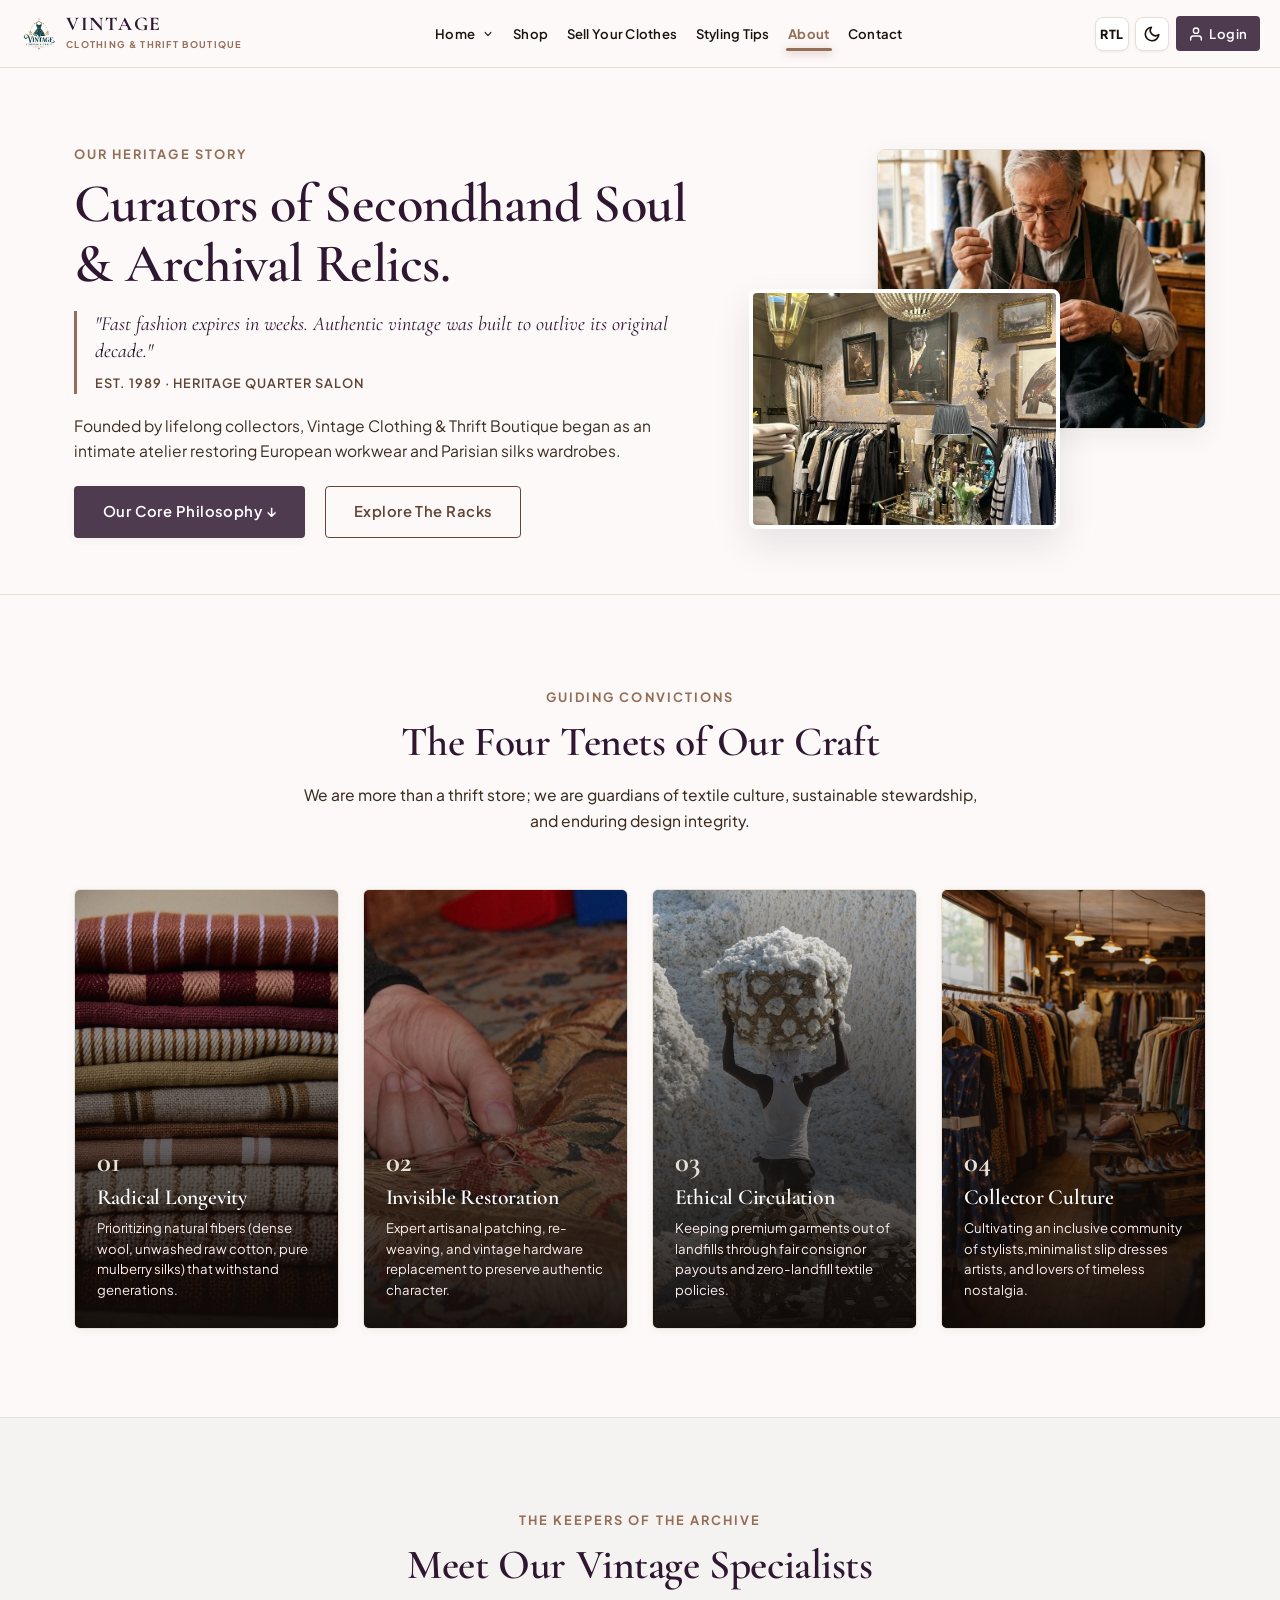
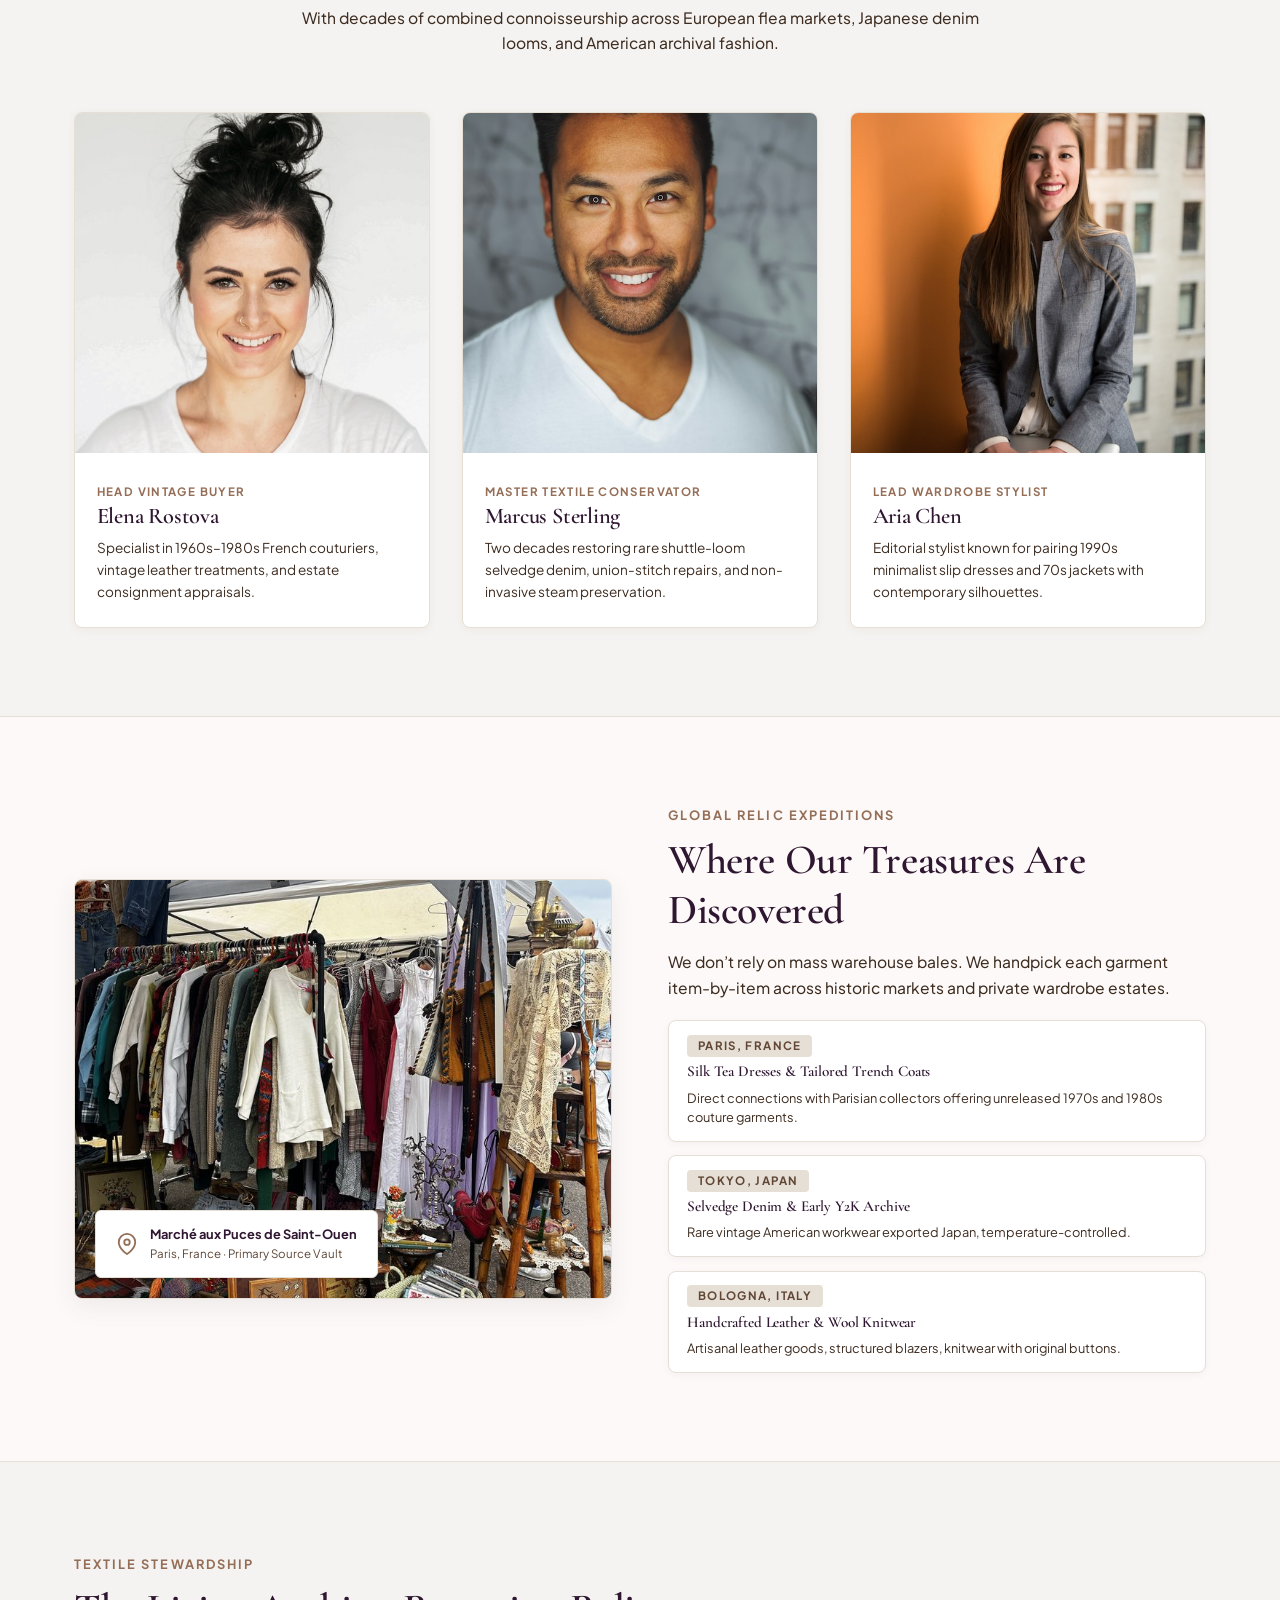
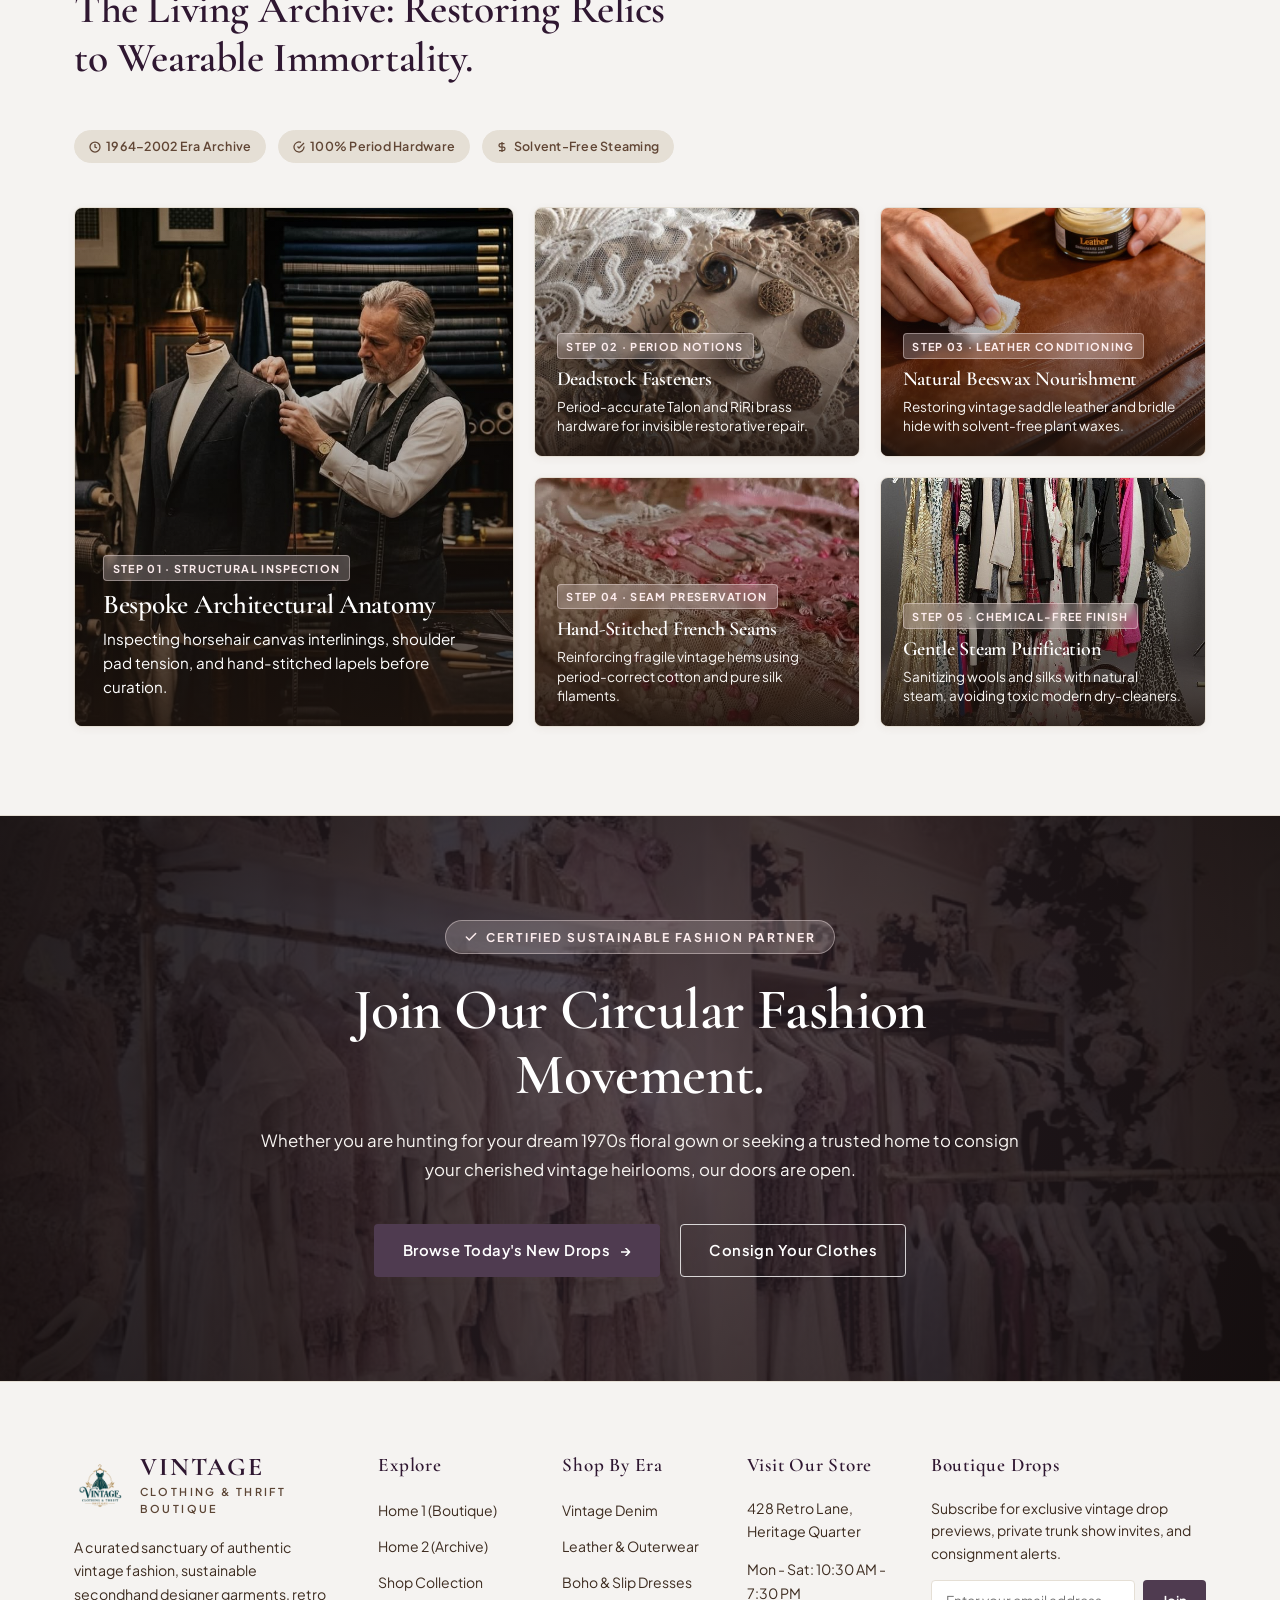
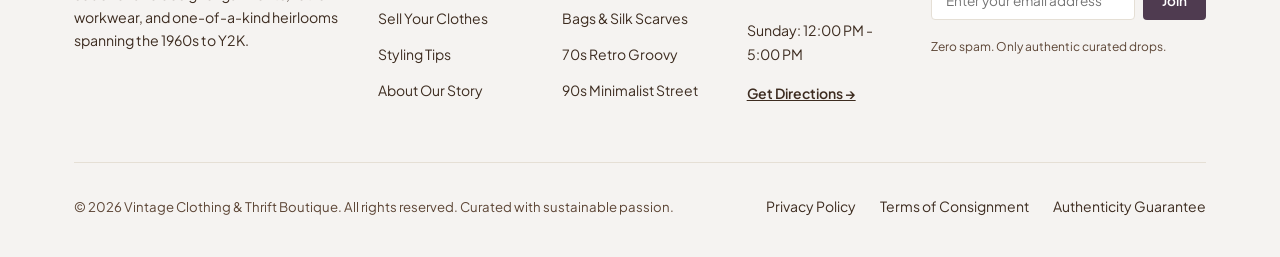
==== commit 583ed6d6: "update" ====
--- a/about.html
+++ b/about.html
@@ -103,15 +103,15 @@
           </svg>
         </button>
 
-        <!-- Login Button (Replaces CTA) -->
-        <button type="button" class="header-login-btn open-login-btn" id="header-login-btn">
+        <!-- Login Link (Replaces CTA) -->
+        <a href="login.html" class="header-login-btn" id="header-login-btn">
           <svg width="16" height="16" viewBox="0 0 24 24" fill="none" stroke="currentColor" stroke-width="2"
             stroke-linecap="round" stroke-linejoin="round" aria-hidden="true">
             <path d="M20 21v-2a4 4 0 0 0-4-4H8a4 4 0 0 0-4 4v2"></path>
             <circle cx="12" cy="7" r="4"></circle>
           </svg>
           <span>Login</span>
-        </button>
+        </a>
 
         <!-- Mobile Drawer Toggle Trigger -->
         <button type="button" class="mobile-toggle-btn" id="mobile-menu-open-btn" aria-label="Open Mobile Menu">
@@ -212,14 +212,14 @@
         </div>
 
         <!-- Login in Mobile Drawer -->
-        <button type="button" class="mobile-login-btn open-login-btn" id="mobile-login-btn">
+        <a href="login.html" class="mobile-login-btn" id="mobile-login-btn">
           <svg width="18" height="18" viewBox="0 0 24 24" fill="none" stroke="currentColor" stroke-width="2"
             stroke-linecap="round" stroke-linejoin="round" aria-hidden="true">
             <path d="M20 21v-2a4 4 0 0 0-4-4H8a4 4 0 0 0-4 4v2"></path>
             <circle cx="12" cy="7" r="4"></circle>
           </svg>
           <span>Account Login / Sign Up</span>
-        </button>
+        </a>
       </div>
 
     </div>
--- a/assets/css/style.css
+++ b/assets/css/style.css
@@ -6061,13 +6061,553 @@
   background: #A04431 !important;
 }
 
-
-
-
-
-
-
-
-
-
-
+/* ==========================================================================
+   AUTHENTICATION SPLIT PAGE (login.html - Reference Matched Layout)
+   ========================================================================== */
+.auth-split-body {
+  margin: 0;
+  padding: 0;
+  min-height: 100vh;
+  background-color: var(--bg-primary);
+  font-family: var(--font-body);
+  color: var(--text-primary);
+  overflow-x: hidden;
+}
+
+.auth-split-container {
+  display: flex;
+  min-height: 100vh;
+  width: 100%;
+}
+
+/* Left Panel: Full Bleed Image Showcase */
+.auth-split-left {
+  flex: 1;
+  position: relative;
+  display: flex;
+  flex-direction: column;
+  justify-content: flex-end;
+  padding: clamp(2.5rem, 5vh, 4rem) clamp(2rem, 3.5vw, 3.5rem);
+  overflow: hidden;
+  min-height: 100vh;
+  box-sizing: border-box;
+}
+
+.auth-left-bg {
+  position: absolute;
+  inset: 0;
+  width: 100%;
+  height: 100%;
+  object-fit: cover;
+  object-position: center 20%;
+  z-index: 1;
+}
+
+.auth-left-overlay {
+  position: absolute;
+  inset: 0;
+  background: linear-gradient(180deg, 
+    rgba(20, 16, 14, 0.40) 0%, 
+    rgba(20, 16, 14, 0.55) 35%, 
+    rgba(15, 12, 10, 0.85) 70%, 
+    rgba(15, 12, 10, 0.96) 100%
+  );
+  z-index: 2;
+}
+
+.auth-home-link {
+  position: relative;
+  z-index: 3;
+  display: inline-flex;
+  align-items: center;
+  gap: 0.6rem;
+  color: #FFFFFF;
+  font-size: 0.825rem;
+  font-weight: 600;
+  text-decoration: none;
+  padding: 0.55rem 1.15rem;
+  background: rgba(27, 23, 20, 0.4);
+  backdrop-filter: blur(8px);
+  border-radius: 24px;
+  border: 1px solid rgba(255, 255, 255, 0.25);
+  width: fit-content;
+  transition: var(--transition-smooth);
+}
+
+.auth-home-link:hover {
+  background: rgba(27, 23, 20, 0.7);
+  border-color: rgba(255, 255, 255, 0.45);
+  transform: translateX(-3px);
+}
+
+[dir="rtl"] .auth-home-link:hover {
+  transform: translateX(3px);
+}
+
+.auth-left-content {
+  position: relative;
+  z-index: 3;
+  max-width: 520px;
+}
+
+.auth-portal-badge {
+  display: inline-flex;
+  align-items: center;
+  gap: 0.5rem;
+  background: rgba(142, 60, 43, 0.35);
+  border: 1px solid rgba(230, 190, 138, 0.45);
+  color: #E6BE8A;
+  font-size: 0.72rem;
+  font-weight: 800;
+  letter-spacing: 0.14em;
+  text-transform: uppercase;
+  padding: 0.35rem 0.85rem;
+  border-radius: 20px;
+  margin-bottom: 1.25rem;
+}
+
+.auth-left-title {
+  font-family: var(--font-heading);
+  font-size: clamp(1.75rem, 2.3vw, 2.35rem);
+  font-weight: 700;
+  color: #FFFFFF;
+  line-height: 1.25;
+  margin: 0 0 1rem 0;
+  letter-spacing: -0.01em;
+}
+
+.auth-left-desc {
+  font-size: 0.95rem;
+  color: rgba(255, 255, 255, 0.84);
+  line-height: 1.65;
+  margin: 0;
+}
+
+.auth-metrics-divider {
+  border-top: 1px solid rgba(255, 255, 255, 0.16);
+  margin: 2rem 0 1.5rem;
+}
+
+.auth-metrics-row {
+  display: flex;
+  align-items: center;
+  gap: 2.5rem;
+}
+
+.auth-metric-item {
+  display: flex;
+  flex-direction: column;
+  gap: 0.25rem;
+}
+
+.auth-metric-val {
+  font-family: var(--font-heading);
+  font-size: 1.5rem;
+  font-weight: 700;
+  color: #E6BE8A;
+  line-height: 1;
+}
+
+.auth-metric-lbl {
+  font-size: 0.75rem;
+  color: rgba(255, 255, 255, 0.72);
+  font-weight: 500;
+}
+
+.auth-metric-separator {
+  width: 1px;
+  height: 32px;
+  background: rgba(255, 255, 255, 0.18);
+}
+
+/* Right Panel: Authentication Form Area */
+.auth-split-right {
+  flex: 1;
+  display: flex;
+  align-items: center;
+  justify-content: center;
+  background-color: var(--bg-primary);
+  padding: 3.5rem 3.5rem;
+  overflow-y: auto;
+  box-sizing: border-box;
+}
+
+html.dark .auth-split-right {
+  background-color: #0E0C0A;
+}
+
+.auth-form-card {
+  width: 100%;
+  max-width: 440px;
+  margin: auto;
+}
+
+.auth-header-row {
+  display: flex;
+  align-items: center;
+  justify-content: space-between;
+  margin-bottom: 2.5rem;
+}
+
+.auth-brand-identity {
+  display: flex;
+  align-items: center;
+  gap: 0.85rem;
+  text-decoration: none;
+}
+
+.auth-brand-icon {
+  width: 46px;
+  height: 46px;
+  object-fit: contain;
+  filter: drop-shadow(0 2px 6px rgba(0, 0, 0, 0.1));
+}
+
+.auth-brand-copy {
+  display: flex;
+  flex-direction: column;
+  text-align: left;
+}
+
+[dir="rtl"] .auth-brand-copy {
+  text-align: right;
+}
+
+.auth-brand-heading {
+  font-family: var(--font-heading);
+  font-size: 1.25rem;
+  font-weight: 800;
+  color: var(--text-headings);
+  line-height: 1.1;
+  letter-spacing: 0.08em;
+  text-transform: uppercase;
+}
+
+.auth-brand-subheading {
+  font-size: 0.65rem;
+  font-weight: 700;
+  color: var(--color-warm-brown);
+  letter-spacing: 0.14em;
+  text-transform: uppercase;
+  margin-top: 3px;
+}
+
+html.dark .auth-brand-subheading {
+  color: #E6BE8A;
+}
+
+.auth-controls-group {
+  display: flex;
+  align-items: center;
+  gap: 0.5rem;
+}
+
+.auth-theme-toggle {
+  width: 36px;
+  height: 36px;
+  border-radius: 50%;
+  border: 1px solid var(--border-light);
+  background: var(--bg-card);
+  display: inline-flex;
+  align-items: center;
+  justify-content: center;
+  cursor: pointer;
+  color: var(--text-headings);
+  transition: var(--transition-smooth);
+}
+
+.auth-theme-toggle:hover {
+  border-color: var(--color-warm-brown);
+  transform: translateY(-1px);
+}
+
+.auth-rtl-toggle {
+  height: 36px;
+  padding: 0 0.85rem;
+  border-radius: 18px;
+  border: 1px solid var(--border-light);
+  background: var(--bg-card);
+  display: inline-flex;
+  align-items: center;
+  justify-content: center;
+  cursor: pointer;
+  color: var(--text-headings);
+  font-size: 0.75rem;
+  font-weight: 700;
+  letter-spacing: 0.04em;
+  transition: var(--transition-smooth);
+}
+
+.auth-rtl-toggle:hover {
+  border-color: var(--color-warm-brown);
+  transform: translateY(-1px);
+}
+
+.auth-welcome-block {
+  margin-bottom: 1.75rem;
+}
+
+.auth-welcome-title {
+  font-family: var(--font-heading);
+  font-size: 1.85rem;
+  font-weight: 800;
+  color: var(--text-headings);
+  line-height: 1.2;
+  margin: 0 0 0.45rem 0;
+  letter-spacing: -0.01em;
+}
+
+.auth-welcome-desc {
+  font-size: 0.88rem;
+  color: var(--text-secondary);
+  line-height: 1.5;
+  margin: 0;
+}
+
+.auth-actual-form {
+  display: flex;
+  flex-direction: column;
+  gap: 1.15rem;
+}
+
+.auth-field-group {
+  display: flex;
+  flex-direction: column;
+  gap: 0.45rem;
+}
+
+.auth-field-label {
+  font-size: 0.82rem;
+  font-weight: 700;
+  color: var(--text-headings);
+  letter-spacing: 0.01em;
+}
+
+.auth-label-split {
+  display: flex;
+  align-items: center;
+  justify-content: space-between;
+}
+
+.auth-forgot-link {
+  font-size: 0.78rem;
+  font-weight: 600;
+  color: var(--color-warm-brown);
+  text-decoration: none;
+  transition: opacity 0.2s ease;
+}
+
+.auth-forgot-link:hover {
+  text-decoration: underline;
+}
+
+html.dark .auth-forgot-link {
+  color: #E6BE8A;
+}
+
+.auth-input-wrapper {
+  position: relative;
+  width: 100%;
+}
+
+.auth-field-input {
+  width: 100%;
+  padding: 0.75rem 1rem;
+  border-radius: 8px;
+  border: 1px solid var(--border-light);
+  background-color: var(--bg-secondary);
+  color: var(--text-headings);
+  font-size: 0.9rem;
+  font-family: inherit;
+  box-sizing: border-box;
+  transition: border-color 0.2s ease, background-color 0.2s ease, box-shadow 0.2s ease;
+}
+
+.auth-field-input:focus {
+  border-color: var(--color-warm-brown);
+  background-color: var(--bg-card);
+  box-shadow: 0 0 0 3px rgba(142, 60, 43, 0.12);
+  outline: none;
+}
+
+html.dark .auth-field-input {
+  background-color: #1A1715;
+  border-color: #2F2823;
+  color: #FFFFFF;
+}
+
+html.dark .auth-field-input:focus {
+  border-color: #E6BE8A;
+  background-color: #221E1B;
+  box-shadow: 0 0 0 3px rgba(230, 190, 138, 0.15);
+}
+
+.auth-password-toggle {
+  position: absolute;
+  right: 0.85rem;
+  top: 50%;
+  transform: translateY(-50%);
+  background: none;
+  border: none;
+  cursor: pointer;
+  color: var(--text-muted);
+  display: flex;
+  align-items: center;
+  padding: 0.25rem;
+}
+
+[dir="rtl"] .auth-password-toggle {
+  right: auto;
+  left: 0.85rem;
+}
+
+.auth-checkbox-row {
+  display: flex;
+  align-items: center;
+  gap: 0.6rem;
+  font-size: 0.84rem;
+  color: var(--text-secondary);
+  margin-top: -0.15rem;
+}
+
+.auth-custom-checkbox {
+  accent-color: #8E3C2B;
+  width: 16px;
+  height: 16px;
+  cursor: pointer;
+}
+
+.auth-checkbox-text {
+  cursor: pointer;
+  user-select: none;
+}
+
+/* Primary Action Pill Button */
+.auth-primary-submit {
+  width: 100%;
+  padding: 0.85rem 1.5rem;
+  border-radius: 28px;
+  background: linear-gradient(135deg, #8E3C2B 0%, #A84835 100%);
+  color: #FFFFFF;
+  font-size: 0.95rem;
+  font-weight: 700;
+  border: none;
+  cursor: pointer;
+  display: flex;
+  align-items: center;
+  justify-content: center;
+  gap: 0.6rem;
+  margin-top: 0.5rem;
+  box-shadow: 0 4px 14px rgba(142, 60, 43, 0.35);
+  transition: transform 0.2s ease, box-shadow 0.2s ease;
+}
+
+.auth-primary-submit:hover {
+  transform: translateY(-1px);
+  box-shadow: 0 6px 18px rgba(142, 60, 43, 0.45);
+}
+
+html.dark .auth-primary-submit {
+  background: linear-gradient(135deg, #8E3C2B 0%, #A84835 100%);
+  box-shadow: 0 4px 14px rgba(0, 0, 0, 0.5);
+}
+
+.auth-or-divider {
+  display: flex;
+  align-items: center;
+  text-align: center;
+  color: var(--text-muted);
+  font-size: 0.72rem;
+  font-weight: 700;
+  letter-spacing: 0.12em;
+  text-transform: uppercase;
+  margin: 1.25rem 0 0.85rem;
+}
+
+.auth-or-divider::before,
+.auth-or-divider::after {
+  content: '';
+  flex: 1;
+  border-bottom: 1px solid var(--border-light);
+}
+
+.auth-or-divider span {
+  padding: 0 0.85rem;
+}
+
+.auth-social-buttons {
+  display: grid;
+  grid-template-columns: 1fr 1fr;
+  gap: 0.85rem;
+}
+
+.auth-social-pill {
+  display: flex;
+  align-items: center;
+  justify-content: center;
+  gap: 0.65rem;
+  padding: 0.7rem 1rem;
+  border-radius: 24px;
+  border: 1px solid var(--border-light);
+  background-color: var(--bg-card);
+  color: var(--text-headings);
+  font-size: 0.85rem;
+  font-weight: 600;
+  cursor: pointer;
+  transition: var(--transition-smooth);
+}
+
+.auth-social-pill:hover {
+  background-color: var(--bg-secondary);
+  border-color: var(--color-warm-brown);
+  transform: translateY(-1px);
+}
+
+html.dark .auth-social-pill {
+  background-color: #1A1715;
+  border-color: #2F2823;
+  color: #FFFFFF;
+}
+
+html.dark .auth-social-pill:hover {
+  background-color: #24201D;
+  border-color: #E6BE8A;
+}
+
+.auth-footer-prompt {
+  text-align: center;
+  font-size: 0.84rem;
+  color: var(--text-secondary);
+  margin: 1.5rem 0 0 0;
+}
+
+.auth-switch-btn {
+  background: none;
+  border: none;
+  font-size: inherit;
+  font-weight: 700;
+  color: var(--color-warm-brown);
+  cursor: pointer;
+  text-decoration: none;
+  padding: 0 0.2rem;
+  transition: opacity 0.2s ease;
+}
+
+.auth-switch-btn:hover {
+  text-decoration: underline;
+}
+
+html.dark .auth-switch-btn {
+  color: #E6BE8A;
+}
+
+
+
+
+
+
+
+
+
+
+
--- a/assets/css/responsive.css
+++ b/assets/css/responsive.css
@@ -320,6 +320,45 @@
 
   .neighborhood-grid {
     grid-template-columns: 1fr;
+  }
+
+  /* Login Page Tablet Adjustments */
+  .login-page-grid {
+    grid-template-columns: 1fr;
+    gap: 2.5rem;
+  }
+
+  .login-showcase-panel {
+    min-height: 380px;
+    padding: 2.25rem 2rem;
+  }
+
+  .login-card-panel {
+    padding: 2.25rem 2rem;
+  }
+
+  .privileges-grid {
+    grid-template-columns: 1fr;
+    gap: 1.5rem;
+  }
+
+  .collector-voices-grid {
+    grid-template-columns: 1fr;
+    gap: 1.5rem;
+  }
+
+  .security-split-grid {
+    grid-template-columns: 1fr;
+    gap: 2.5rem;
+  }
+
+  .security-img-frame {
+    height: 320px;
+  }
+
+  .login-faq-grid {
+    grid-template-columns: 1fr;
+    gap: 1.25rem;
   }
 
   /* About Page Tablet Adjustments */
@@ -793,6 +832,77 @@
   }
 }
 
+/* Authentication Split Page Responsive */
+@media (min-width: 901px) and (max-width: 1180px) {
+  .auth-split-left {
+    padding: 3rem 2.25rem 3.5rem;
+  }
+
+  .auth-left-title {
+    font-size: 1.95rem;
+    line-height: 1.28;
+  }
+
+  .auth-left-desc {
+    font-size: 0.9rem;
+    line-height: 1.6;
+  }
+
+  .auth-metrics-row {
+    gap: 1.75rem;
+  }
+
+  .auth-split-right {
+    padding: 3rem 2.25rem;
+  }
+}
+
+@media (max-width: 900px) {
+  .auth-split-container {
+    flex-direction: column;
+    min-height: 100vh;
+  }
+
+  .auth-split-left {
+    min-height: 380px;
+    padding: 2.5rem 1.75rem;
+    flex: none;
+    justify-content: flex-end;
+  }
+
+  .auth-split-right {
+    padding: 3rem 1.75rem;
+    flex: none;
+  }
+}
+
+@media (max-width: 540px) {
+  .auth-split-left {
+    min-height: 280px;
+    padding: 1.75rem 1.25rem;
+  }
+
+  .auth-left-title {
+    font-size: 1.65rem;
+  }
+
+  .auth-left-desc {
+    display: none;
+  }
+
+  .auth-metrics-divider {
+    margin: 1.25rem 0 1rem;
+  }
+
+  .auth-split-right {
+    padding: 2.25rem 1.25rem;
+  }
+
+  .auth-social-buttons {
+    grid-template-columns: 1fr;
+  }
+}
+
 /* Reduced Motion Preference */
 @media (prefers-reduced-motion: reduce) {
   *, *::before, *::after {
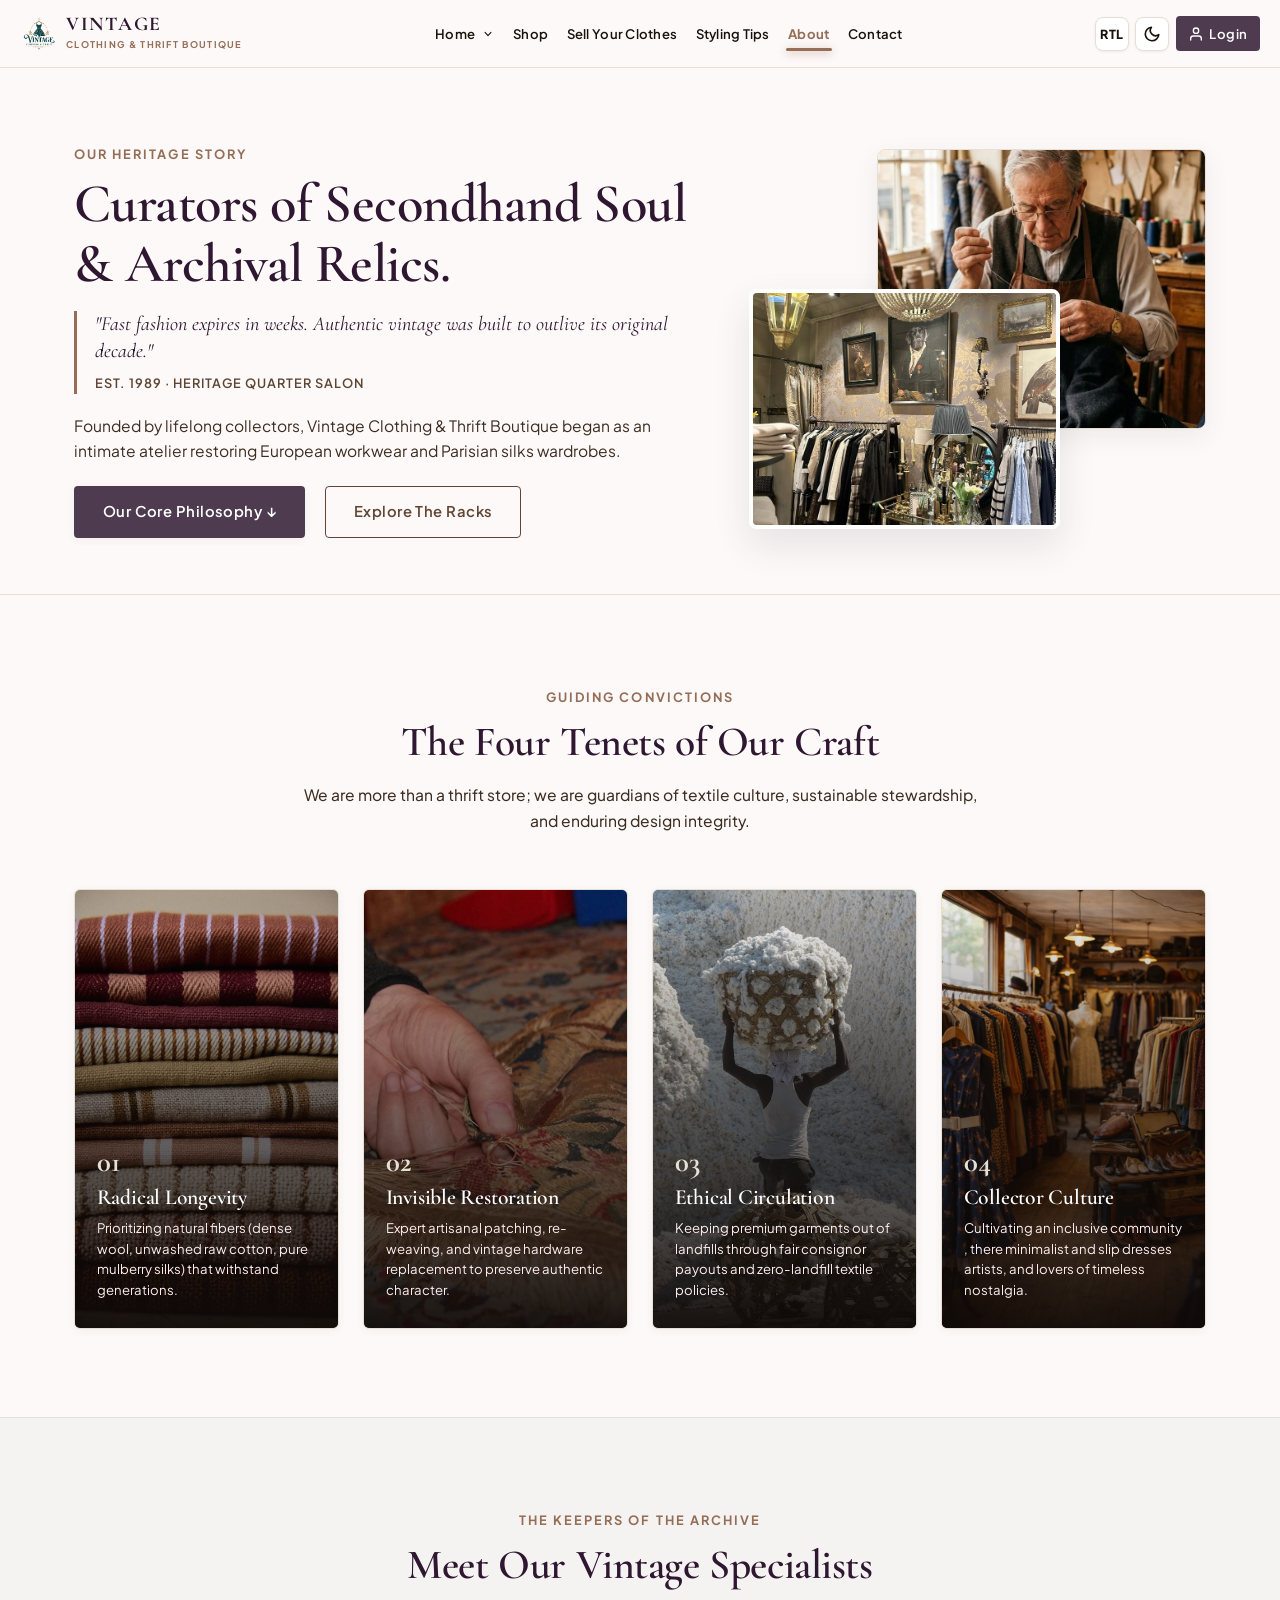
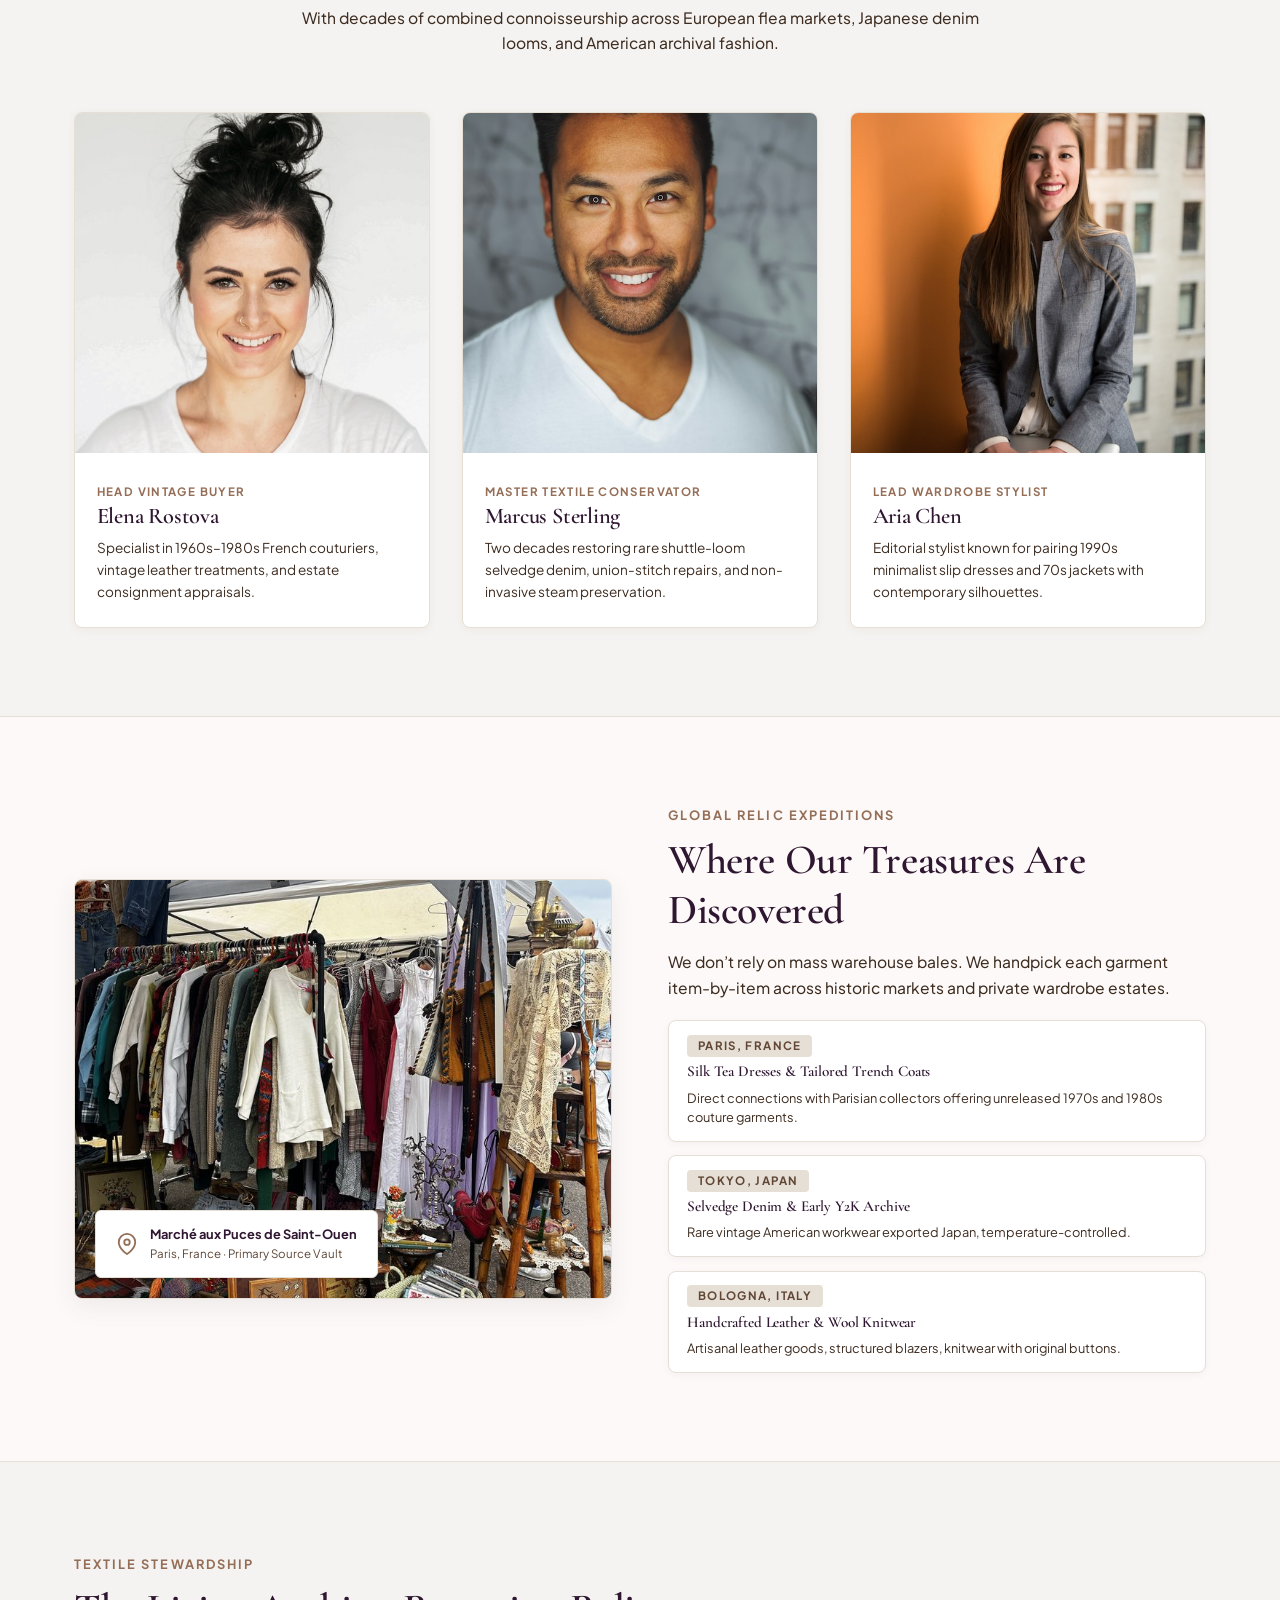
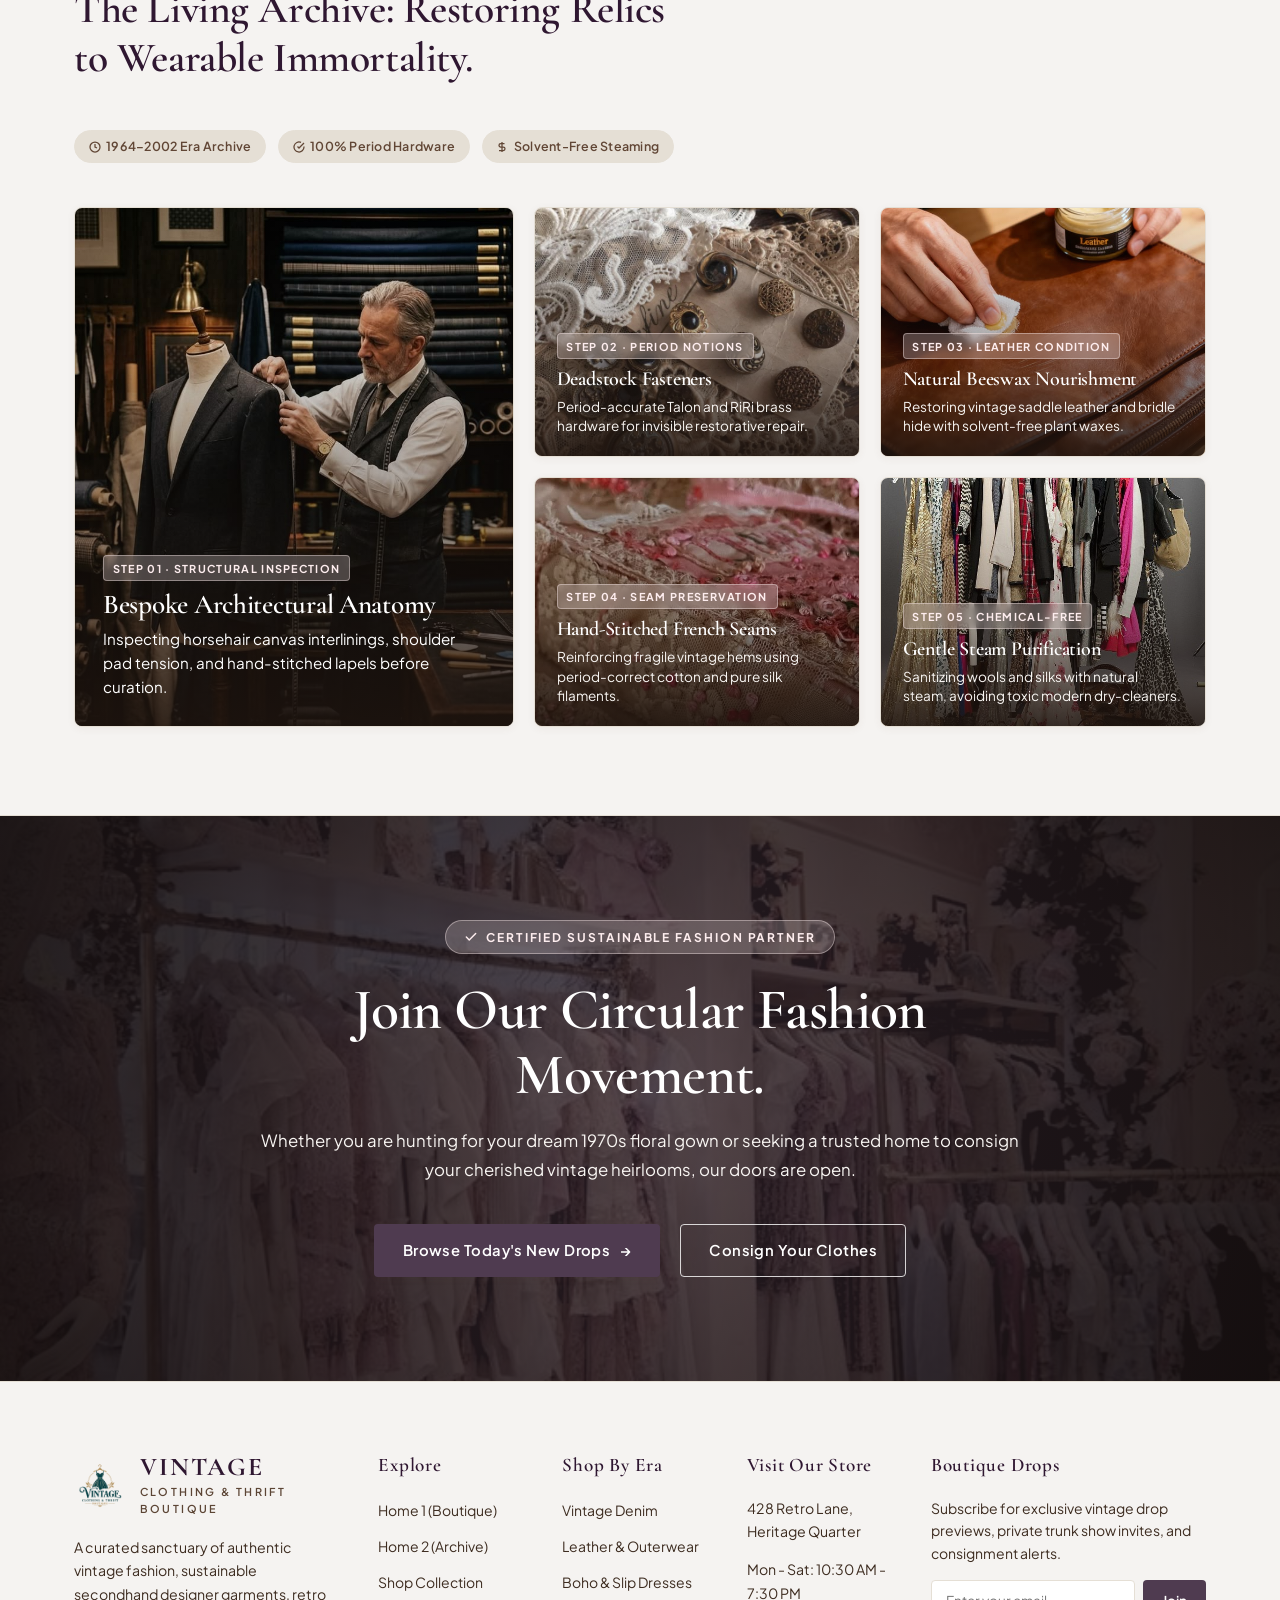
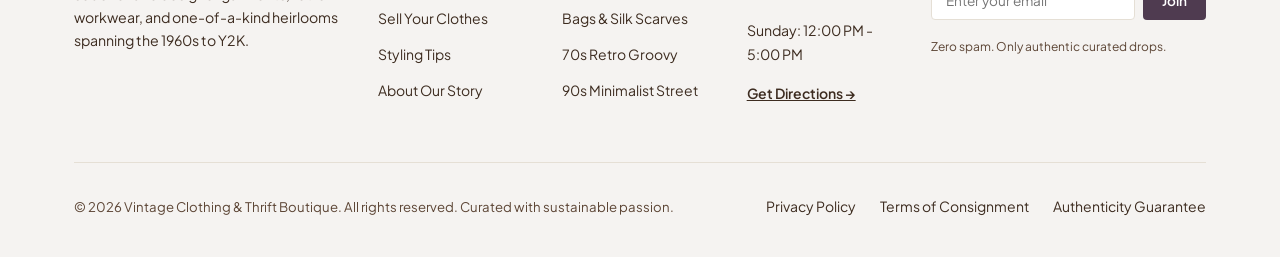
==== commit 240f6989: "update" ====
--- a/about.html
+++ b/about.html
@@ -334,7 +334,8 @@
             <div class="pillar-content">
               <div class="pillar-num">04</div>
               <h3 class="pillar-title">Collector Culture</h3>
-              <p class="pillar-desc">Cultivating an inclusive community of stylists,minimalist slip dresses artists, and
+              <p class="pillar-desc">Cultivating an inclusive community , there minimalist and slip dresses artists,
+                and
                 lovers of timeless
                 nostalgia.</p>
             </div>
@@ -539,7 +540,7 @@
             <img src="assets/images/about/p67.jpg" alt="Handcrafted vintage leather restoration" class="mosaic-photo"
               loading="lazy">
             <div class="mosaic-overlay">
-              <span class="mosaic-step-tag">Step 03 &middot; Leather Conditioning</span>
+              <span class="mosaic-step-tag">Step 03 &middot; Leather Condition</span>
               <h3 class="mosaic-title">Natural Beeswax Nourishment</h3>
               <p class="mosaic-caption">Restoring vintage saddle leather and bridle hide with solvent-free plant waxes.
               </p>
@@ -563,7 +564,7 @@
             <img src="assets/images/about/p69.jpg" alt="Curated vintage garments hanging on archival rack"
               class="mosaic-photo" loading="lazy">
             <div class="mosaic-overlay">
-              <span class="mosaic-step-tag">Step 05 &middot; Chemical-Free Finish</span>
+              <span class="mosaic-step-tag">Step 05 &middot; Chemical-Free </span>
               <h3 class="mosaic-title">Gentle Steam Purification</h3>
               <p class="mosaic-caption">Sanitizing wools and silks with natural steam, avoiding toxic modern
                 dry-cleaners.</p>
@@ -677,7 +678,7 @@
             Subscribe for exclusive vintage drop previews, private trunk show invites, and consignment alerts.
           </p>
           <form class="footer-form" onsubmit="event.preventDefault(); alert('Subscribed to Vintage Boutique drops!');">
-            <input type="email" required placeholder="Enter your email address" class="footer-input"
+            <input type="email" required placeholder="Enter your email " class="footer-input"
               aria-label="Email address for boutique newsletter">
             <button type="submit" class="footer-submit-btn">Join</button>
           </form>
--- a/assets/css/style.css
+++ b/assets/css/style.css
@@ -1630,10 +1630,13 @@
 .era-card-content {
   position: relative;
   z-index: 3;
+  display: flex;
+  flex-direction: column;
 }
 
 .era-badge {
   display: inline-block;
+  align-self: flex-start;
   font-size: 0.7rem;
   font-weight: 700;
   letter-spacing: 0.1em;
@@ -1642,18 +1645,26 @@
   background: rgba(79, 59, 80, 0.85);
   padding: 0.25rem 0.65rem;
   border-radius: 3px;
-  margin-bottom: 0.5rem;
+  margin-bottom: 0.65rem;
 }
 
 .era-title {
   font-size: 1.65rem;
   color: #FFFFFF;
-  margin-bottom: 0.35rem;
+  line-height: 1.25;
+  min-height: 4.15rem;
+  display: flex;
+  align-items: flex-start;
+  margin-bottom: 0.45rem;
 }
 
 .era-tagline {
   font-size: 0.85rem;
   color: #F8F5F2;
+  line-height: 1.5;
+  min-height: 3.85rem;
+  display: flex;
+  align-items: flex-start;
   margin-bottom: 1rem;
 }
 
@@ -1665,6 +1676,7 @@
   font-weight: 600;
   color: #FDEDEE;
   transition: color 0.2s ease, gap 0.2s ease;
+  margin-top: auto;
 }
 
 .era-card:hover .era-link {
@@ -1780,13 +1792,17 @@
   color: var(--text-headings);
   margin-bottom: 0.45rem;
   line-height: 1.3;
+  min-height: 3.25rem;
+  display: flex;
+  align-items: flex-start;
 }
 
 .find-meta-text {
   font-size: 0.8rem;
   color: var(--text-secondary);
+  line-height: 1.5;
+  min-height: 2.4rem;
   margin-bottom: 1rem;
-  flex-grow: 1;
 }
 
 .find-card-footer {
@@ -1795,6 +1811,7 @@
   justify-content: space-between;
   padding-top: 0.85rem;
   border-top: 1px solid var(--border-light);
+  margin-top: auto;
 }
 
 .find-price {
@@ -3473,6 +3490,10 @@
 .catalog-title {
   font-size: 1.35rem;
   color: var(--text-headings);
+  line-height: 1.3;
+  min-height: 3.4rem;
+  display: flex;
+  align-items: flex-start;
   margin-bottom: 0.45rem;
 }
 
@@ -3483,7 +3504,9 @@
   padding: 0.4rem 0.65rem;
   border-radius: 4px;
   margin-bottom: 1.15rem;
-  display: inline-block;
+  display: inline-flex;
+  align-items: center;
+  min-height: 2.1rem;
 }
 
 .catalog-footer {
@@ -3665,10 +3688,13 @@
 .drop-content {
   position: relative;
   z-index: 5;
+  display: flex;
+  flex-direction: column;
 }
 
 .drop-badge {
   display: inline-block;
+  align-self: flex-start;
   font-size: 0.68rem;
   font-weight: 700;
   text-transform: uppercase;
@@ -3677,13 +3703,17 @@
   background: rgba(79, 59, 80, 0.9);
   padding: 0.2rem 0.55rem;
   border-radius: 3px;
-  margin-bottom: 0.4rem;
+  margin-bottom: 0.5rem;
 }
 
 .drop-title {
   font-size: 1.25rem;
   color: #FFFFFF;
-  margin-bottom: 0.25rem;
+  line-height: 1.3;
+  min-height: 3.25rem;
+  display: flex;
+  align-items: flex-start;
+  margin-bottom: 0.35rem;
 }
 
 .drop-price {
@@ -3850,6 +3880,7 @@
   box-shadow: var(--shadow-sm);
   display: flex;
   flex-direction: column;
+  height: 100%;
   transition: transform 0.28s ease, box-shadow 0.28s ease;
 }
 
@@ -3862,6 +3893,7 @@
   position: relative;
   height: 220px;
   overflow: hidden;
+  flex-shrink: 0;
 }
 
 .pathway-img {
@@ -3899,6 +3931,10 @@
 .pathway-title {
   font-size: 1.8rem;
   color: var(--text-headings);
+  line-height: 1.25;
+  min-height: 4.5rem;
+  display: flex;
+  align-items: flex-start;
   margin-bottom: 0.5rem;
 }
 
@@ -3906,6 +3942,9 @@
   font-size: 0.885rem;
   color: var(--text-secondary);
   line-height: 1.6;
+  min-height: 3rem;
+  display: flex;
+  align-items: flex-start;
   margin-bottom: 1.5rem;
 }
 
@@ -3913,17 +3952,20 @@
   list-style: none;
   display: flex;
   flex-direction: column;
-  gap: 0.75rem;
+  gap: 0.85rem;
   margin-bottom: 2rem;
   margin-top: auto;
+  padding: 0;
 }
 
 .perk-item {
   display: flex;
-  align-items: center;
+  align-items: flex-start;
   gap: 0.65rem;
   font-size: 0.85rem;
   color: var(--text-secondary);
+  line-height: 1.45;
+  min-height: 2.5rem;
 }
 
 .perk-icon {
@@ -4098,6 +4140,8 @@
   box-shadow: var(--shadow-sm);
   display: flex;
   flex-direction: column;
+  height: 100%;
+  box-sizing: border-box;
 }
 
 .story-author-row {
@@ -4105,6 +4149,7 @@
   align-items: center;
   gap: 1rem;
   margin-bottom: 1.25rem;
+  min-height: 52px;
 }
 
 .story-avatar {
@@ -4113,27 +4158,33 @@
   border-radius: 50%;
   object-fit: cover;
   border: 1px solid var(--border-light);
+  flex-shrink: 0;
 }
 
 .story-author-name {
   font-size: 0.95rem;
   font-weight: 600;
   color: var(--text-headings);
+  line-height: 1.3;
 }
 
 .story-item-tag {
   font-size: 0.72rem;
   color: var(--text-muted);
+  line-height: 1.3;
+  margin-top: 0.2rem;
 }
 
 .story-payout-box {
   background-color: var(--bg-secondary);
   border-radius: 4px;
   padding: 0.65rem 0.85rem;
-  margin-bottom: 1rem;
+  margin-bottom: 1.25rem;
   display: flex;
   align-items: center;
   justify-content: space-between;
+  min-height: 48px;
+  box-sizing: border-box;
 }
 
 .payout-label {
@@ -4141,20 +4192,30 @@
   text-transform: uppercase;
   color: var(--text-muted);
   font-weight: 600;
+  white-space: nowrap;
+  letter-spacing: 0.05em;
 }
 
 .payout-amount {
   font-family: var(--font-heading);
-  font-size: 1.35rem;
+  font-size: 1.15rem;
   font-weight: 700;
   color: var(--color-warm-brown);
+  white-space: nowrap;
+}
+
+html.dark .payout-amount {
+  color: var(--color-warm-accent);
 }
 
 .story-quote {
-  font-size: 0.85rem;
+  font-size: 0.86rem;
   color: var(--text-secondary);
   line-height: 1.6;
   font-style: italic;
+  flex-grow: 1;
+  min-height: 4.8rem;
+  margin: 0;
 }
 
 /* Section 6: Mandatory Final CTA Section */
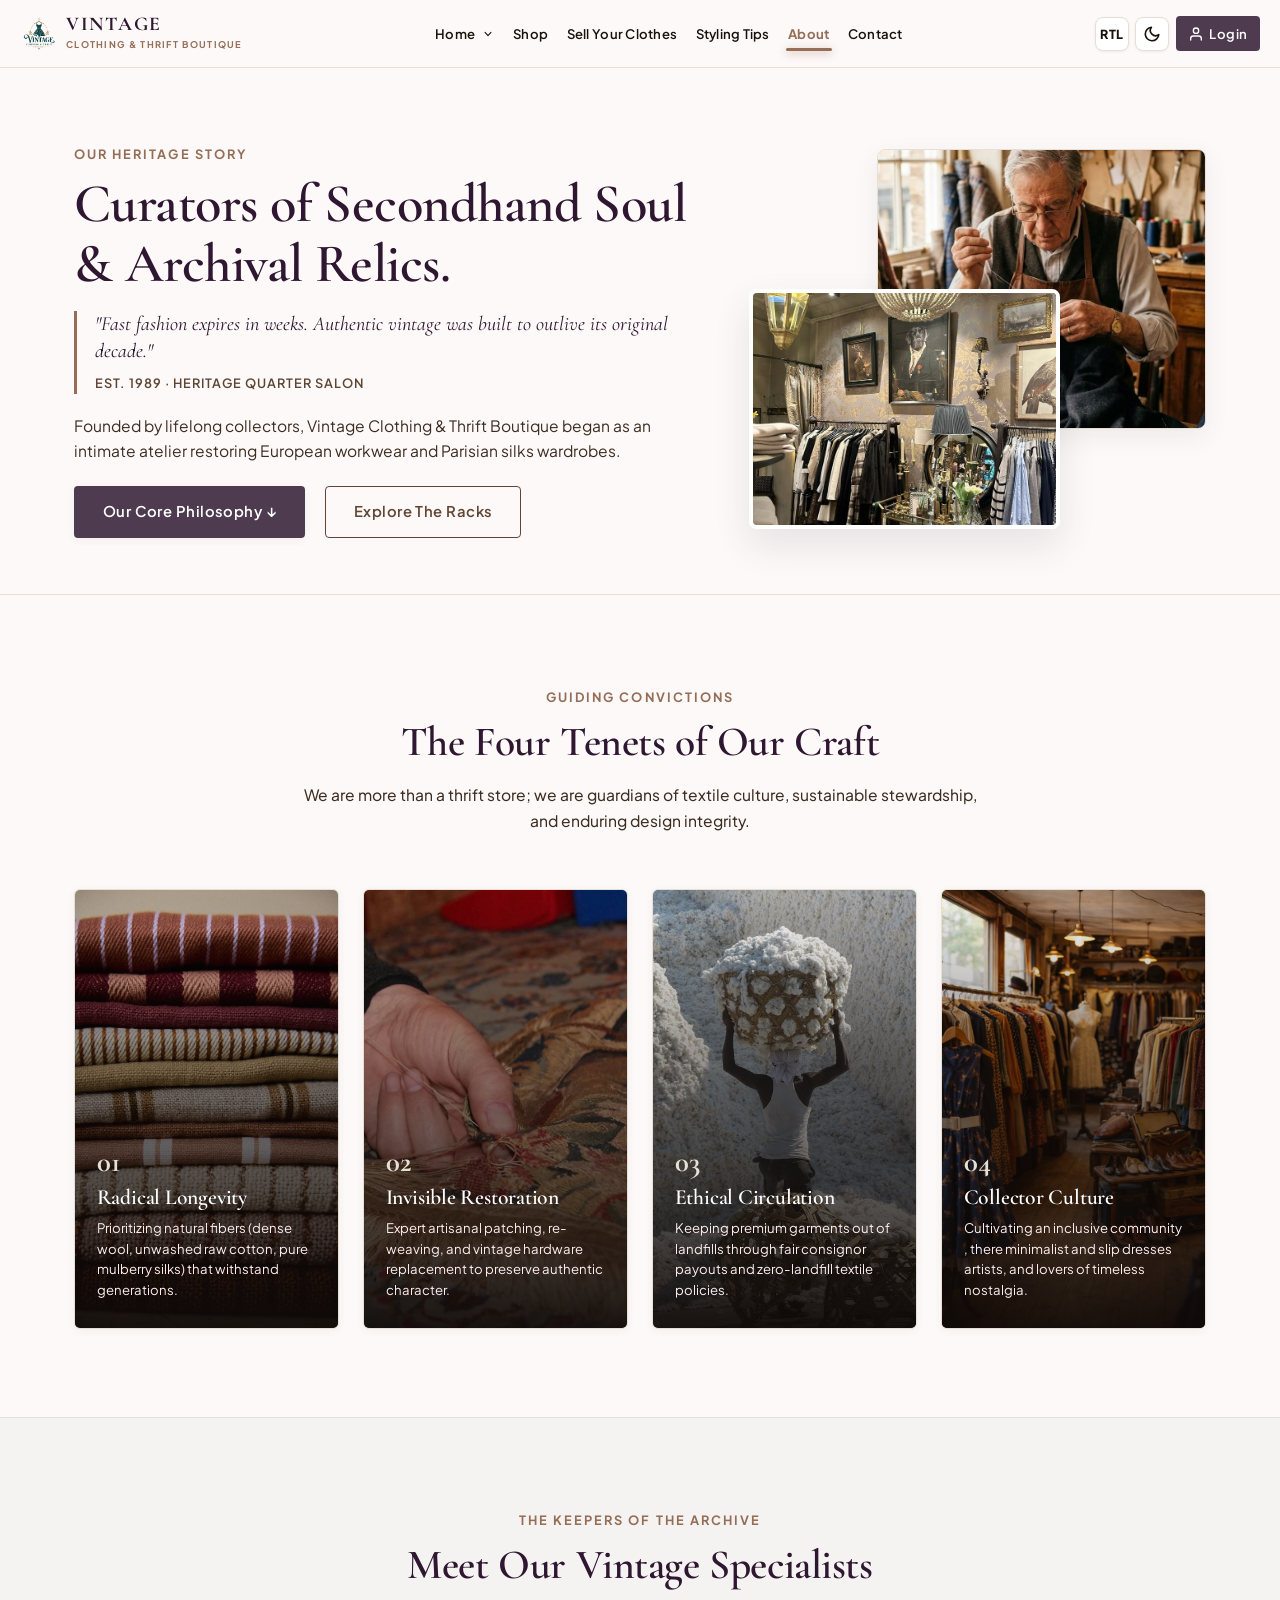
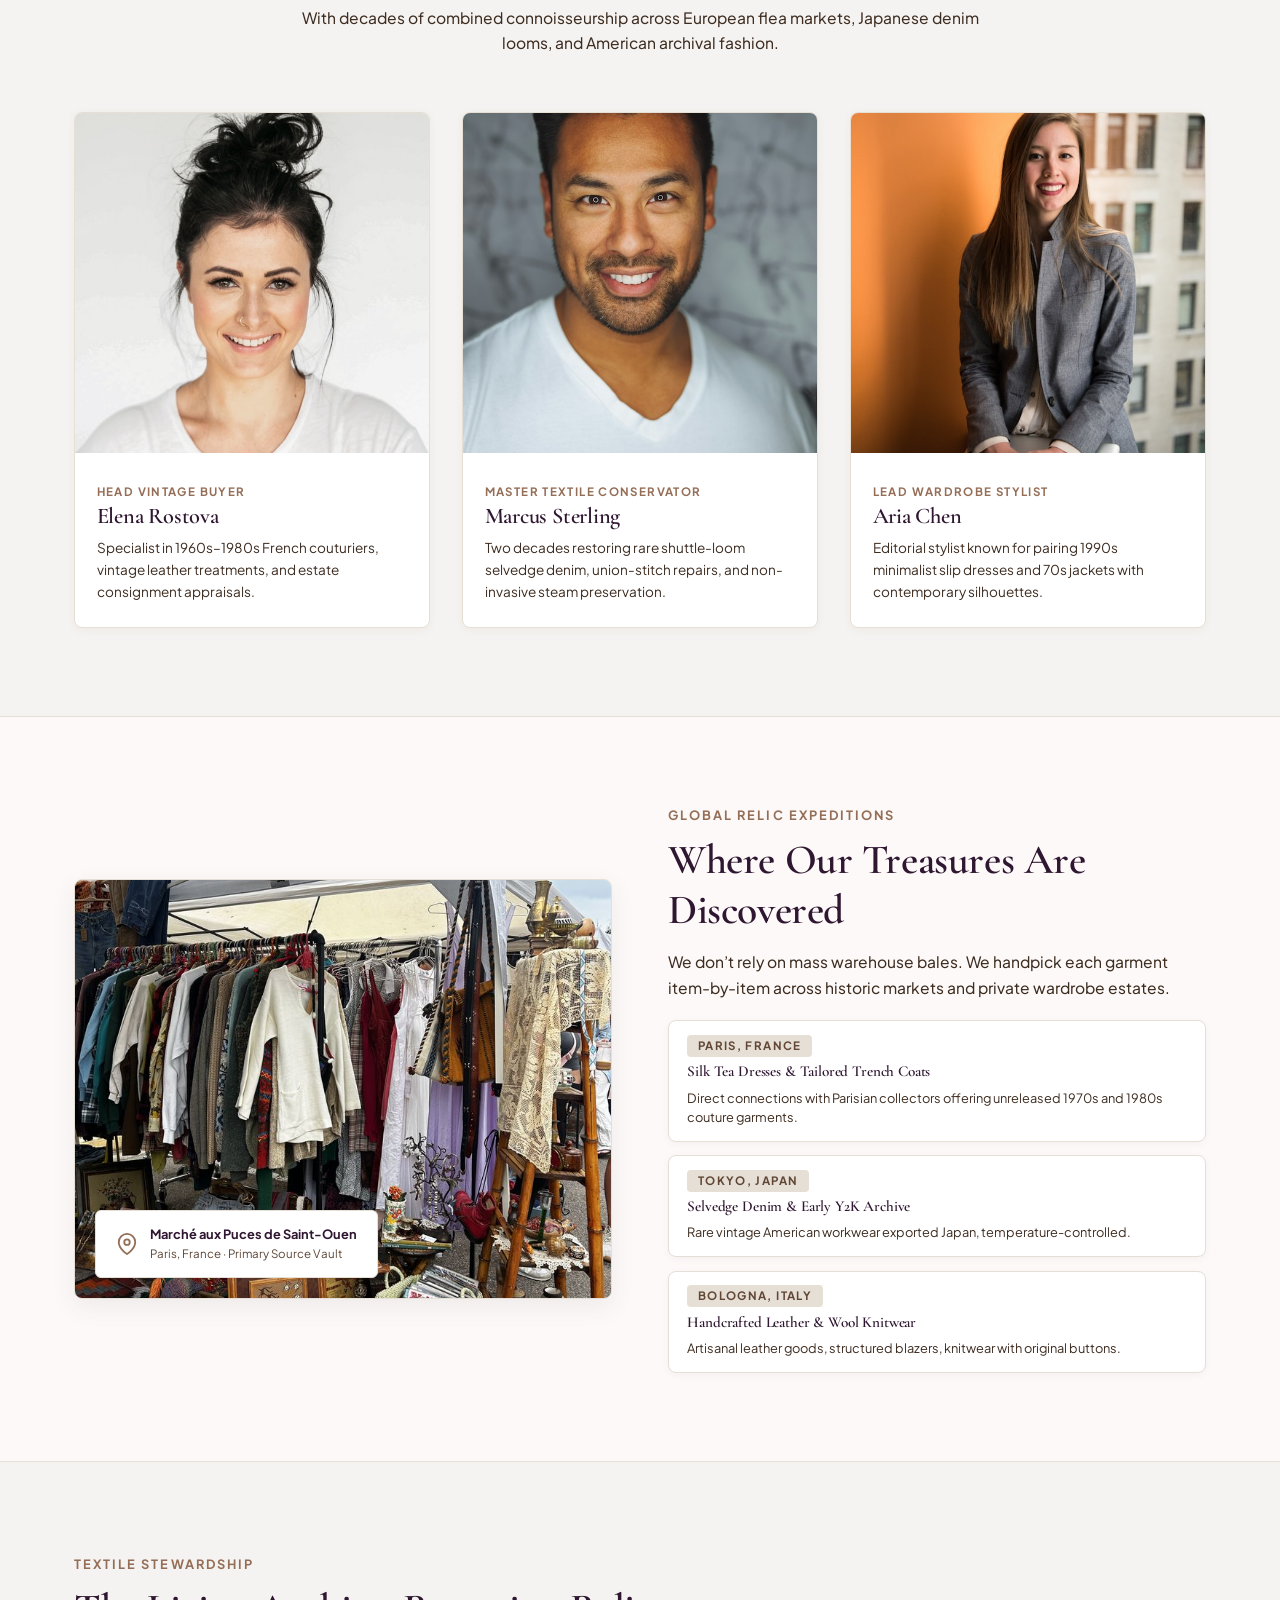
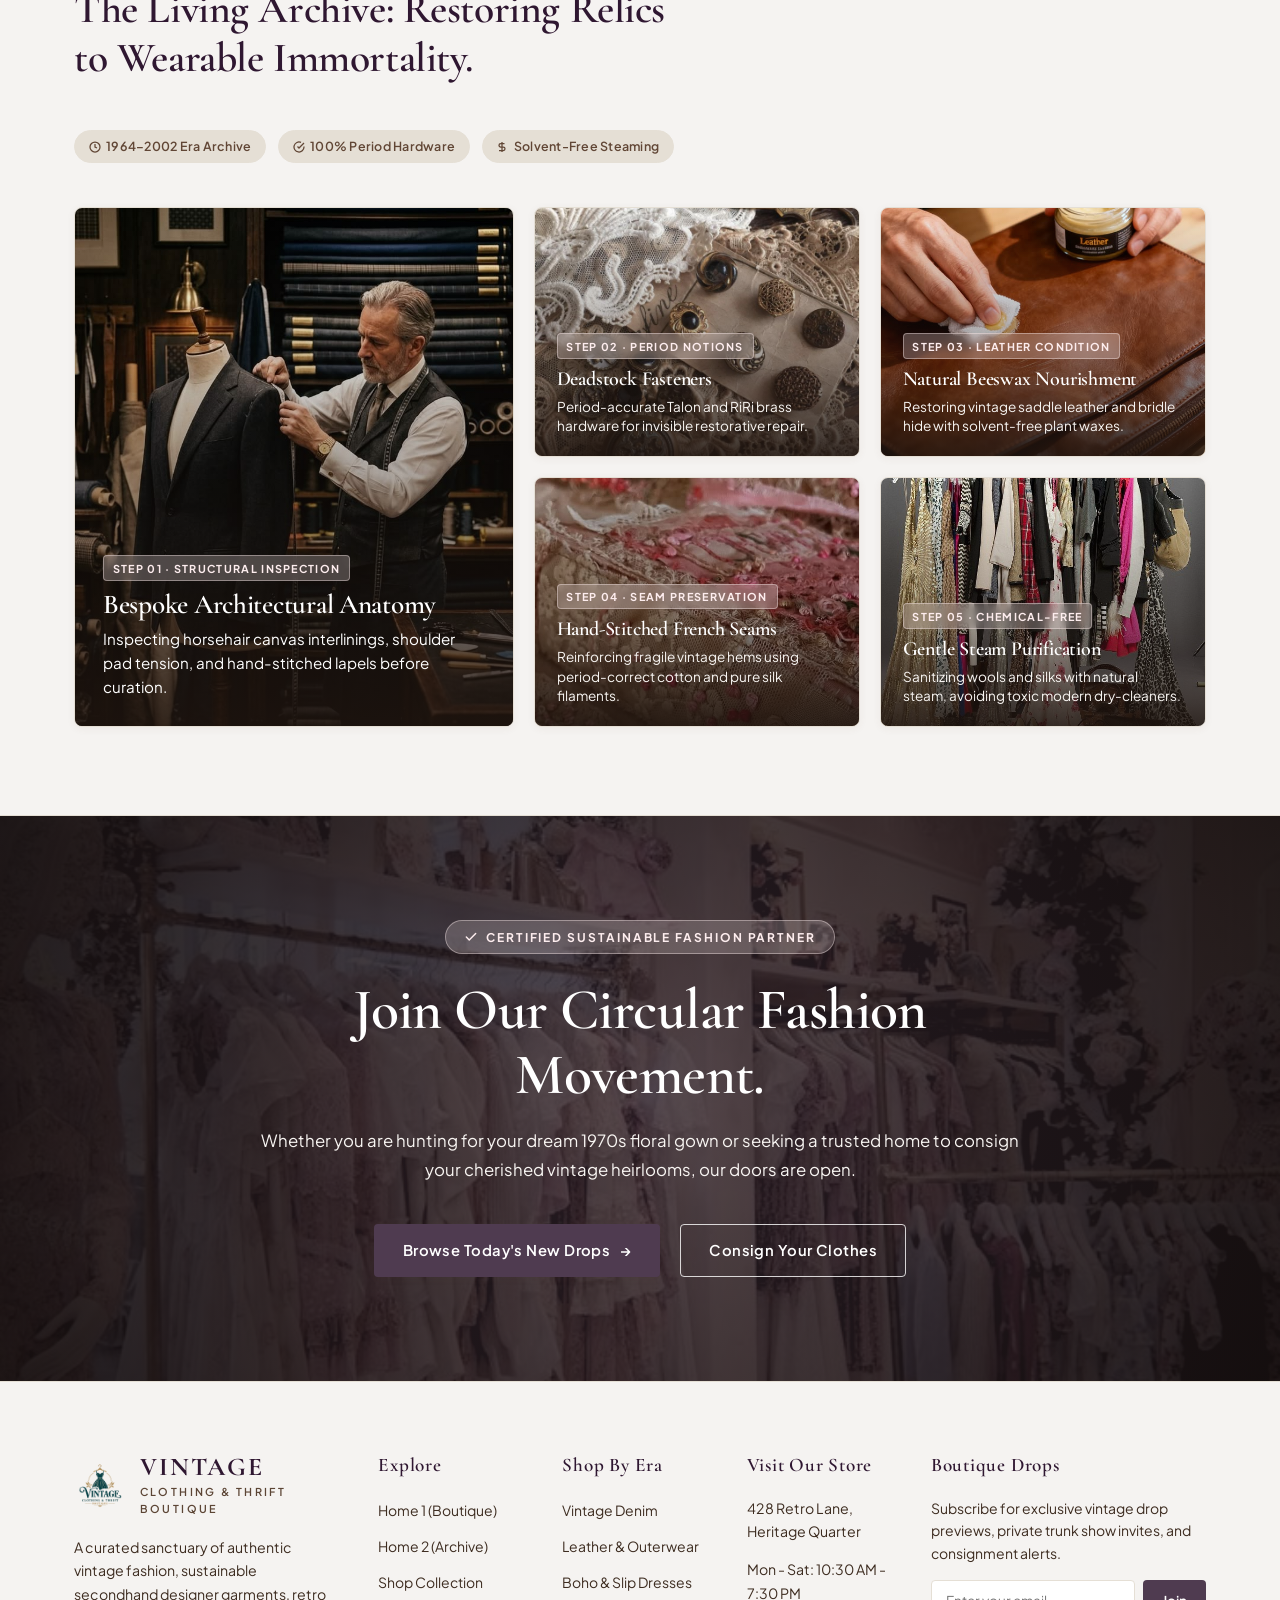
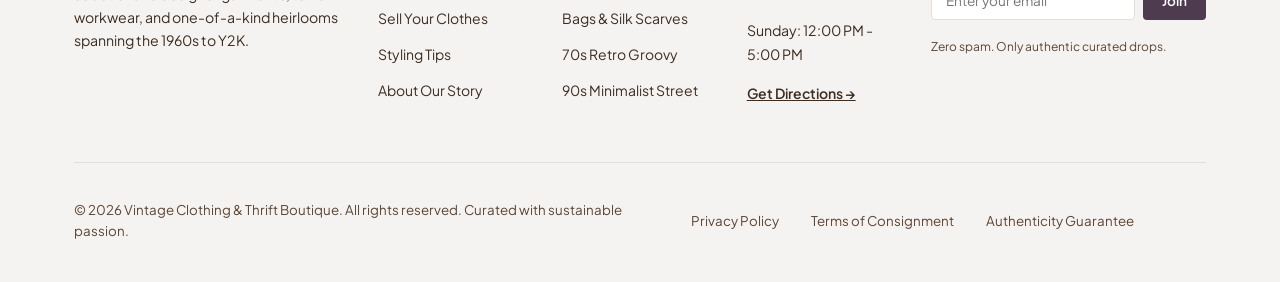
==== commit d4c0ffd2: "update" ====
--- a/about.html
+++ b/about.html
@@ -620,13 +620,13 @@
       <div class="footer-top-grid">
         <!-- Brand Summary Column -->
         <div class="footer-brand-wrap">
-          <div class="footer-brand-header">
+          <a href="index.html" class="footer-brand-header" aria-label="Vintage Clothing &amp; Thrift Boutique Home">
             <img src="assets/images/icons/logo.png" alt="Vintage Boutique" class="footer-brand-logo">
             <div>
               <div class="footer-brand-title">Vintage</div>
               <div class="footer-brand-sub">Clothing & Thrift Boutique</div>
             </div>
-          </div>
+          </a>
           <p class="footer-desc">
             A curated sanctuary of authentic vintage fashion, sustainable secondhand designer garments, retro workwear,
             and one-of-a-kind heirlooms spanning the 1960s to Y2K.
--- a/assets/css/style.css
+++ b/assets/css/style.css
@@ -100,7 +100,8 @@
 html.dark .loader-logo-img,
 html.dark .brand-logo-img,
 html.dark .footer-brand-logo,
-html.dark .auth-logo-img {
+html.dark .auth-logo-img,
+html.dark .auth-brand-icon {
   content: url("../images/icons/logo-bright.png");
   filter: drop-shadow(0 2px 10px rgba(0, 0, 0, 0.55));
 }
@@ -665,7 +666,13 @@
   font-size: 1rem;
   font-weight: 500;
   color: var(--text-primary);
+  background: transparent;
+  border: none;
   border-bottom: 1px dashed var(--border-light);
+  font-family: inherit;
+  cursor: pointer;
+  text-align: inherit;
+  outline: none;
   white-space: nowrap;
 }
 
@@ -712,6 +719,7 @@
   color: var(--text-secondary);
   border-radius: 4px;
   transition: all 0.15s ease;
+  text-decoration: none;
 }
 
 .mobile-sub-link:hover {
@@ -729,11 +737,26 @@
   padding-left: 0.85rem !important;
 }
 
+[dir="rtl"] .mobile-nav-link.active,
+[dir="rtl"] .mobile-accordion-toggle.active {
+  border-left: none !important;
+  border-right: 3px solid var(--color-warm-brown) !important;
+  border-radius: 6px 0 0 6px;
+  padding-left: 0.5rem !important;
+  padding-right: 0.85rem !important;
+}
+
 html.dark .mobile-nav-link.active,
 html.dark .mobile-accordion-toggle.active {
   color: #FFFFFF !important;
   background-color: rgba(255, 255, 255, 0.12) !important;
-  border-left: 3px solid #FDEDEE !important;
+  border-left: 3px solid #E6BE8A !important;
+}
+
+[dir="rtl"] html.dark .mobile-nav-link.active,
+[dir="rtl"] html.dark .mobile-accordion-toggle.active {
+  border-left: none !important;
+  border-right: 3px solid #E6BE8A !important;
 }
 
 .mobile-sub-link.active {
@@ -839,9 +862,17 @@
 }
 
 .footer-brand-header {
-  display: flex;
+  display: inline-flex;
   align-items: center;
   gap: 0.85rem;
+  text-decoration: none;
+  cursor: pointer;
+  transition: opacity 0.2s ease, transform 0.2s ease;
+}
+
+.footer-brand-header:hover {
+  opacity: 0.88;
+  transform: translateY(-1px);
 }
 
 .footer-brand-logo {
@@ -955,16 +986,43 @@
   display: flex;
   align-items: center;
   justify-content: space-between;
-  padding-top: 2rem;
+  padding-top: 2.25rem;
   border-top: 1px solid var(--border-light);
-  font-size: 0.825rem;
+  font-size: 0.85rem;
   color: var(--text-muted);
-  gap: 1rem;
+  gap: 2rem;
+  padding-right: 4.5rem;
+}
+
+[dir="rtl"] .footer-bottom {
+  padding-right: 0;
+  padding-left: 4.5rem;
+}
+
+.footer-bottom > div:first-child,
+.footer-copyright {
+  font-size: 0.835rem;
+  line-height: 1.6;
+  color: var(--text-muted);
 }
 
 .footer-legal-links {
   display: flex;
-  gap: 1.5rem;
+  align-items: center;
+  gap: 2rem;
+  flex-shrink: 0;
+}
+
+.footer-legal-links .footer-link {
+  white-space: nowrap !important;
+  font-size: 0.835rem;
+  color: var(--text-muted);
+  transition: color 0.2s ease;
+}
+
+.footer-legal-links .footer-link:hover {
+  color: var(--text-primary);
+  transform: none;
 }
 
 html.dark .site-footer {
@@ -2108,7 +2166,7 @@
 
 /* Consignment Banner */
 .consignment-banner {
-  background: linear-gradient(135deg, var(--color-plum-accent) 0%, var(--color-deep-brown) 100%);
+  background: linear-gradient(135deg, #4F3B50 0%, #352132 50%, #251620 100%);
   border-radius: 8px;
   padding: 3rem 2.5rem;
   color: #FFFFFF;
@@ -2116,7 +2174,8 @@
   align-items: center;
   justify-content: space-between;
   gap: 2rem;
-  box-shadow: var(--shadow-md);
+  box-shadow: 0 10px 30px rgba(79, 59, 80, 0.2);
+  border: 1px solid rgba(255, 255, 255, 0.1);
 }
 
 .consignment-title {
@@ -2136,19 +2195,63 @@
   display: inline-flex;
   align-items: center;
   gap: 0.5rem;
-  background-color: var(--color-warm-offwhite);
-  color: var(--color-deep-brown);
+  background-color: #FFFFFF;
+  color: #2F1731;
   font-size: 0.885rem;
   font-weight: 700;
   padding: 0.85rem 1.65rem;
   border-radius: 4px;
   flex-shrink: 0;
+  text-decoration: none;
   transition: var(--transition-smooth);
+  box-shadow: 0 4px 14px rgba(0, 0, 0, 0.16);
+}
+
+.consignment-btn span {
+  color: inherit;
 }
 
 .consignment-btn:hover {
+  background-color: #FDEDEE;
+  color: #1A110B;
+  transform: translateY(-2px);
+  box-shadow: 0 6px 20px rgba(0, 0, 0, 0.25);
+}
+
+/* Consignment Banner & Button - Dark Mode Support */
+html.dark .consignment-banner {
+  background: linear-gradient(135deg, #2D1A2C 0%, #1E121D 50%, #150C14 100%);
+  border: 1px solid rgba(230, 190, 138, 0.3);
+  box-shadow: 0 12px 36px rgba(0, 0, 0, 0.8);
+}
+
+html.dark .consignment-title {
+  color: #FFFFFF !important;
+}
+
+html.dark .consignment-desc {
+  color: #E2D7CC !important;
+}
+
+html.dark .consignment-btn {
   background-color: #FFFFFF;
+  color: #1A110B !important;
+  box-shadow: 0 4px 16px rgba(0, 0, 0, 0.35);
+}
+
+html.dark .consignment-btn span {
+  color: #1A110B !important;
+}
+
+html.dark .consignment-btn:hover {
+  background-color: #E6BE8A;
+  color: #120D08 !important;
   transform: translateY(-2px);
+  box-shadow: 0 6px 22px rgba(230, 190, 138, 0.35);
+}
+
+html.dark .consignment-btn:hover span {
+  color: #120D08 !important;
 }
 
 /* ==========================================================================
@@ -3498,15 +3601,22 @@
 }
 
 .catalog-measurements {
-  font-size: 0.78rem;
+  font-size: 0.885rem;
+  font-weight: 500;
   color: var(--text-muted);
   background-color: var(--bg-secondary);
-  padding: 0.4rem 0.65rem;
+  padding: 0.45rem 0.75rem;
   border-radius: 4px;
   margin-bottom: 1.15rem;
   display: inline-flex;
   align-items: center;
   min-height: 2.1rem;
+}
+
+html.dark .catalog-measurements {
+  background-color: #181516;
+  color: #F8F5F2;
+  border: 1px solid rgba(255, 255, 255, 0.15);
 }
 
 .catalog-footer {
@@ -3520,7 +3630,7 @@
 
 .catalog-price {
   font-family: var(--font-heading);
-  font-size: 1.4rem;
+  font-size: 1.45rem;
   font-weight: 700;
   color: var(--color-deep-brown);
 }
@@ -5075,36 +5185,303 @@
   color: var(--text-secondary);
 }
 
-.map-photo-frame {
+/* ==========================================================================
+   INTERACTIVE LOCATION DUMMY MAP
+   ========================================================================== */
+.location-map-frame {
   position: relative;
+  height: 500px;
   border-radius: 8px;
   overflow: hidden;
   border: 1px solid var(--border-light);
   box-shadow: var(--shadow-md);
-  height: 480px;
-}
-
-.map-photo {
+  background-color: #E6E4DF;
+  background-image: 
+    linear-gradient(rgba(180, 175, 165, 0.25) 1px, transparent 1px),
+    linear-gradient(90deg, rgba(180, 175, 165, 0.25) 1px, transparent 1px);
+  background-size: 32px 32px;
+}
+
+.location-map-iframe {
   width: 100%;
   height: 100%;
-  object-fit: cover;
-}
-
-.map-pin-badge {
+  border: 0;
+  display: block;
+}
+
+/* Map Header Toolbar */
+.map-toolbar {
   position: absolute;
-  bottom: 24px;
-  left: 24px;
+  top: 16px;
+  left: 16px;
+  right: 16px;
+  display: flex;
+  align-items: center;
+  justify-content: space-between;
+  z-index: 10;
+  pointer-events: none;
+}
+
+.map-badge-status {
+  pointer-events: auto;
+  background: rgba(255, 255, 255, 0.95);
+  backdrop-filter: blur(8px);
+  -webkit-backdrop-filter: blur(8px);
+  border: 1px solid var(--border-light);
+  padding: 0.42rem 0.85rem;
+  border-radius: 20px;
+  font-size: 0.78rem;
+  font-weight: 600;
+  color: var(--text-primary);
+  display: inline-flex;
+  align-items: center;
+  gap: 0.5rem;
+  box-shadow: var(--shadow-sm);
+}
+
+.pulse-green-dot {
+  width: 8px;
+  height: 8px;
+  border-radius: 50%;
+  background-color: #2E7D32;
+  box-shadow: 0 0 0 3px rgba(46, 125, 50, 0.25);
+  animation: mapStatusPulse 2s infinite ease-in-out;
+}
+
+@keyframes mapStatusPulse {
+  0% { transform: scale(0.95); box-shadow: 0 0 0 0 rgba(46, 125, 50, 0.5); }
+  70% { transform: scale(1.15); box-shadow: 0 0 0 6px rgba(46, 125, 50, 0); }
+  100% { transform: scale(0.95); box-shadow: 0 0 0 0 rgba(46, 125, 50, 0); }
+}
+
+.map-nav-chips {
+  pointer-events: auto;
+  display: inline-flex;
+  background: rgba(255, 255, 255, 0.95);
+  backdrop-filter: blur(8px);
+  -webkit-backdrop-filter: blur(8px);
+  border: 1px solid var(--border-light);
+  border-radius: 20px;
+  padding: 3px;
+  box-shadow: var(--shadow-sm);
+}
+
+.map-chip {
+  padding: 0.28rem 0.75rem;
+  font-size: 0.72rem;
+  font-weight: 600;
+  color: var(--text-secondary);
+  border-radius: 16px;
+  cursor: pointer;
+  transition: var(--transition-smooth);
+}
+
+.map-chip.active {
+  background-color: var(--btn-primary-bg);
+  color: var(--btn-primary-text);
+}
+
+/* Custom Pulsing Pin Marker */
+.map-pin-marker {
+  position: absolute;
+  top: 42%;
+  left: 50%;
+  transform: translate(-50%, -100%);
+  z-index: 5;
+  pointer-events: none;
+  display: flex;
+  flex-direction: column;
+  align-items: center;
+}
+
+.pin-bubble {
+  width: 44px;
+  height: 44px;
+  border-radius: 50% 50% 50% 0;
+  transform: rotate(-45deg);
+  background: linear-gradient(135deg, var(--color-plum-accent) 0%, var(--color-deep-brown) 100%);
+  color: #FFFFFF;
+  display: flex;
+  align-items: center;
+  justify-content: center;
+  box-shadow: 0 8px 22px rgba(79, 59, 80, 0.35);
+  border: 2px solid #FFFFFF;
+  transition: transform 0.25s ease;
+}
+
+.pin-bubble svg {
+  transform: rotate(45deg);
+}
+
+.pin-pulse {
+  width: 22px;
+  height: 10px;
+  border-radius: 50%;
+  background: rgba(79, 59, 80, 0.35);
+  margin-top: -3px;
+  animation: pinGroundPulse 2s infinite ease-in-out;
+}
+
+@keyframes pinGroundPulse {
+  0% { transform: scale(0.9); opacity: 0.8; }
+  50% { transform: scale(1.6); opacity: 0.2; }
+  100% { transform: scale(0.9); opacity: 0.8; }
+}
+
+/* Bottom Location Card Overlay */
+.map-location-card {
+  position: absolute;
+  bottom: 18px;
+  left: 18px;
+  right: 18px;
+  max-width: 360px;
+  background: rgba(255, 255, 255, 0.95);
+  backdrop-filter: blur(12px);
+  -webkit-backdrop-filter: blur(12px);
+  border: 1px solid var(--border-light);
+  border-radius: 8px;
+  padding: 1.15rem 1.25rem;
+  box-shadow: var(--shadow-md);
+  z-index: 10;
+}
+
+[dir="rtl"] .map-location-card {
+  left: auto;
+  right: 18px;
+}
+
+.map-card-header {
+  display: flex;
+  align-items: center;
+  justify-content: space-between;
+  margin-bottom: 0.35rem;
+}
+
+.map-store-title {
+  font-family: var(--font-heading);
+  font-size: 1.35rem;
+  font-weight: 700;
+  color: var(--text-headings);
+  line-height: 1.1;
+}
+
+.map-store-badge {
+  font-size: 0.72rem;
+  font-weight: 700;
+  color: var(--color-warm-brown);
+  background-color: var(--bg-secondary);
+  padding: 0.25rem 0.55rem;
+  border-radius: 4px;
+  text-transform: uppercase;
+  letter-spacing: 0.06em;
+}
+
+.map-card-address {
+  font-size: 0.825rem;
+  color: var(--text-secondary);
+  line-height: 1.45;
+  margin-bottom: 0.75rem;
+}
+
+.map-transit-hint {
+  display: flex;
+  align-items: center;
+  gap: 0.45rem;
+  font-size: 0.75rem;
+  color: var(--text-muted);
+  margin-bottom: 0.85rem;
+}
+
+.map-card-actions {
+  display: flex;
+  align-items: center;
+  gap: 0.65rem;
+}
+
+.map-action-btn-primary {
+  display: inline-flex;
+  align-items: center;
+  gap: 0.4rem;
+  padding: 0.48rem 0.9rem;
+  background-color: var(--btn-primary-bg);
+  color: var(--btn-primary-text);
+  font-size: 0.8rem;
+  font-weight: 600;
+  border-radius: 4px;
+  text-decoration: none;
+  transition: var(--transition-smooth);
+}
+
+.map-action-btn-primary:hover {
+  background-color: var(--btn-primary-hover);
+  transform: translateY(-1px);
+}
+
+.map-action-btn-secondary {
+  display: inline-flex;
+  align-items: center;
+  padding: 0.48rem 0.85rem;
+  background-color: var(--bg-secondary);
+  color: var(--text-primary);
+  font-size: 0.8rem;
+  font-weight: 600;
+  border-radius: 4px;
+  border: 1px solid var(--border-light);
+  text-decoration: none;
+  transition: var(--transition-smooth);
+}
+
+.map-action-btn-secondary:hover {
   background-color: var(--bg-card);
-  border: 1px solid var(--border-light);
-  border-radius: 6px;
-  padding: 1rem 1.25rem;
-  box-shadow: var(--shadow-md);
-  max-width: 280px;
-}
-
-[dir="rtl"] .map-pin-badge {
-  left: auto;
-  right: 24px;
+  color: var(--color-warm-brown);
+}
+
+/* Dark Mode Map Adaptation */
+html.dark .location-map-frame {
+  background-color: #121011;
+  background-image: 
+    linear-gradient(rgba(45, 40, 42, 0.4) 1px, transparent 1px),
+    linear-gradient(90deg, rgba(45, 40, 42, 0.4) 1px, transparent 1px);
+  border-color: rgba(255, 255, 255, 0.15);
+}
+
+html.dark .location-map-iframe {
+  filter: invert(90%) hue-rotate(180deg) brightness(95%) contrast(92%);
+}
+
+html.dark .map-badge-status,
+html.dark .map-nav-chips,
+html.dark .map-location-card {
+  background: rgba(18, 16, 17, 0.94);
+  border-color: rgba(255, 255, 255, 0.16);
+  box-shadow: 0 8px 24px rgba(0, 0, 0, 0.6);
+}
+
+html.dark .map-store-title {
+  color: #FFFFFF !important;
+}
+
+html.dark .map-card-address {
+  color: #E2D7CC !important;
+}
+
+html.dark .map-transit-hint {
+  color: #B9A693 !important;
+}
+
+html.dark .map-store-badge {
+  background-color: rgba(230, 190, 138, 0.15);
+  color: #E6BE8A !important;
+}
+
+html.dark .pin-bubble {
+  background: linear-gradient(135deg, #E6BE8A 0%, #B89355 100%);
+  color: #000000;
+  border-color: #000000;
+}
+
+html.dark .pin-pulse {
+  background: rgba(230, 190, 138, 0.35);
 }
 
 /* Section 4: Concierge & Department Inquiries */
@@ -6322,6 +6699,12 @@
   height: 46px;
   object-fit: contain;
   filter: drop-shadow(0 2px 6px rgba(0, 0, 0, 0.1));
+  transition: filter 0.3s ease;
+}
+
+html.dark .auth-brand-icon {
+  content: url("../images/icons/logo-bright.png");
+  filter: drop-shadow(0 0 10px rgba(230, 190, 138, 0.4));
 }
 
 .auth-brand-copy {
--- a/assets/css/responsive.css
+++ b/assets/css/responsive.css
@@ -109,6 +109,35 @@
     grid-column: span 2;
   }
 
+  .footer-bottom {
+    flex-direction: column-reverse;
+    align-items: center;
+    text-align: center;
+    gap: 1.25rem;
+    padding-top: 1.75rem;
+    padding-bottom: 4rem; /* Safe clearance so fixed scroll-top-btn never overlaps text */
+  }
+
+  .footer-legal-links {
+    display: flex;
+    align-items: center;
+    justify-content: center;
+    flex-wrap: wrap;
+    gap: 1rem 1.75rem;
+    width: 100%;
+  }
+
+  .footer-legal-links .footer-link {
+    white-space: nowrap;
+    font-size: 0.85rem;
+  }
+
+  .footer-bottom > div:first-child {
+    max-width: 620px;
+    font-size: 0.825rem;
+    line-height: 1.6;
+  }
+
   /* Home 1 Section Tablet Adjustments */
   .hero-grid {
     grid-template-columns: 1fr;
@@ -214,6 +243,39 @@
 
   .catalog-grid {
     grid-template-columns: repeat(2, 1fr);
+  }
+
+  /* Catalog Product Cards Tablet Font Enhancements */
+  .catalog-era {
+    font-size: 0.825rem;
+    letter-spacing: 0.14em;
+    margin-bottom: 0.45rem;
+  }
+
+  .catalog-title {
+    font-size: 1.45rem;
+    line-height: 1.35;
+    margin-bottom: 0.55rem;
+  }
+
+  .catalog-measurements {
+    font-size: 0.95rem;
+    font-weight: 600;
+    padding: 0.55rem 0.85rem;
+    line-height: 1.45;
+    min-height: auto;
+    letter-spacing: 0.02em;
+  }
+
+  .catalog-price {
+    font-size: 1.65rem;
+    font-weight: 800;
+  }
+
+  .catalog-footer .find-action-btn {
+    font-size: 0.885rem;
+    padding: 0.55rem 1rem;
+    font-weight: 600;
   }
 
   .sizing-grid {
@@ -407,14 +469,21 @@
     font-size: 2.3rem;
   }
 
-  .map-photo-frame {
-    height: 340px;
-  }
-
-  .map-pin-badge {
-    position: static;
-    margin-top: 1rem;
-    max-width: 100%;
+  .location-map-frame {
+    height: 420px;
+  }
+
+  .map-location-card {
+    max-width: 320px;
+    padding: 0.95rem 1rem;
+    bottom: 12px;
+    left: 12px;
+  }
+
+  .map-toolbar {
+    top: 10px;
+    left: 10px;
+    right: 10px;
   }
 
   .concierge-form-box {
@@ -521,6 +590,23 @@
     grid-template-columns: 1fr;
   }
 
+  .catalog-measurements {
+    font-size: 0.925rem;
+    font-weight: 600;
+    padding: 0.5rem 0.8rem;
+    line-height: 1.45;
+  }
+
+  .catalog-price {
+    font-size: 1.6rem;
+    font-weight: 800;
+  }
+
+  .catalog-footer .find-action-btn {
+    font-size: 0.875rem;
+    padding: 0.5rem 0.95rem;
+  }
+
   .drops-grid {
     grid-template-columns: 1fr;
   }
@@ -716,15 +802,32 @@
   }
 
   .footer-bottom {
-    flex-direction: column;
+    flex-direction: column-reverse;
+    align-items: center;
     text-align: center;
-    gap: 1rem;
+    gap: 1.25rem;
+    padding-top: 1.5rem;
+    padding-bottom: 4.5rem; /* Guarantees scroll button NEVER collides with legal links or copyright */
   }
 
   .footer-legal-links {
+    display: flex;
+    align-items: center;
     justify-content: center;
     flex-wrap: wrap;
-    gap: 1rem;
+    gap: 0.85rem 1.5rem;
+    width: 100%;
+  }
+
+  .footer-legal-links .footer-link {
+    white-space: nowrap;
+    font-size: 0.825rem;
+  }
+
+  .footer-bottom > div:first-child {
+    font-size: 0.785rem;
+    line-height: 1.6;
+    max-width: 100%;
   }
 
   .footer-form {
@@ -736,11 +839,11 @@
   }
 
   .scroll-top-btn {
-    bottom: 1rem;
-    right: 1rem;
-    width: 38px;
-    height: 38px;
-    z-index: 100;
+    bottom: 1.25rem;
+    right: 1.25rem;
+    width: 40px;
+    height: 40px;
+    z-index: 900;
   }
 
   .scroll-top-btn.visible {
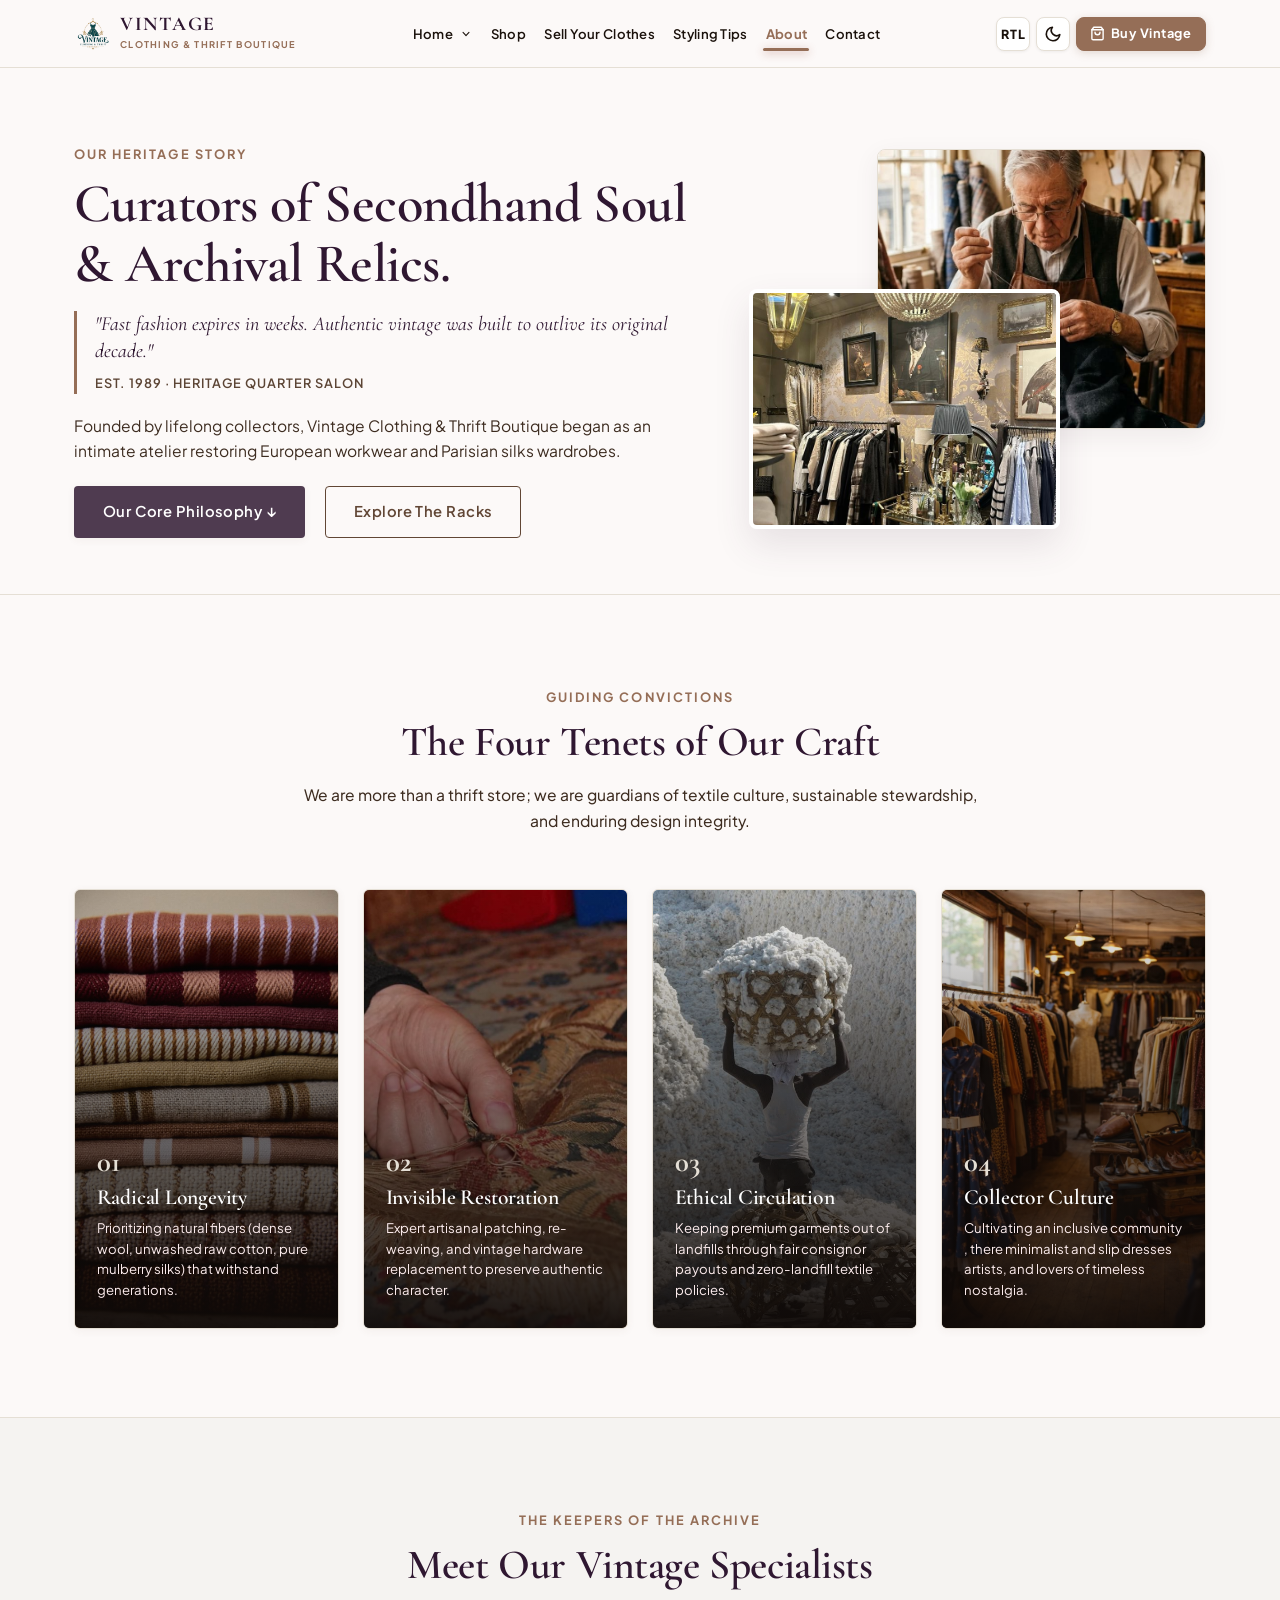
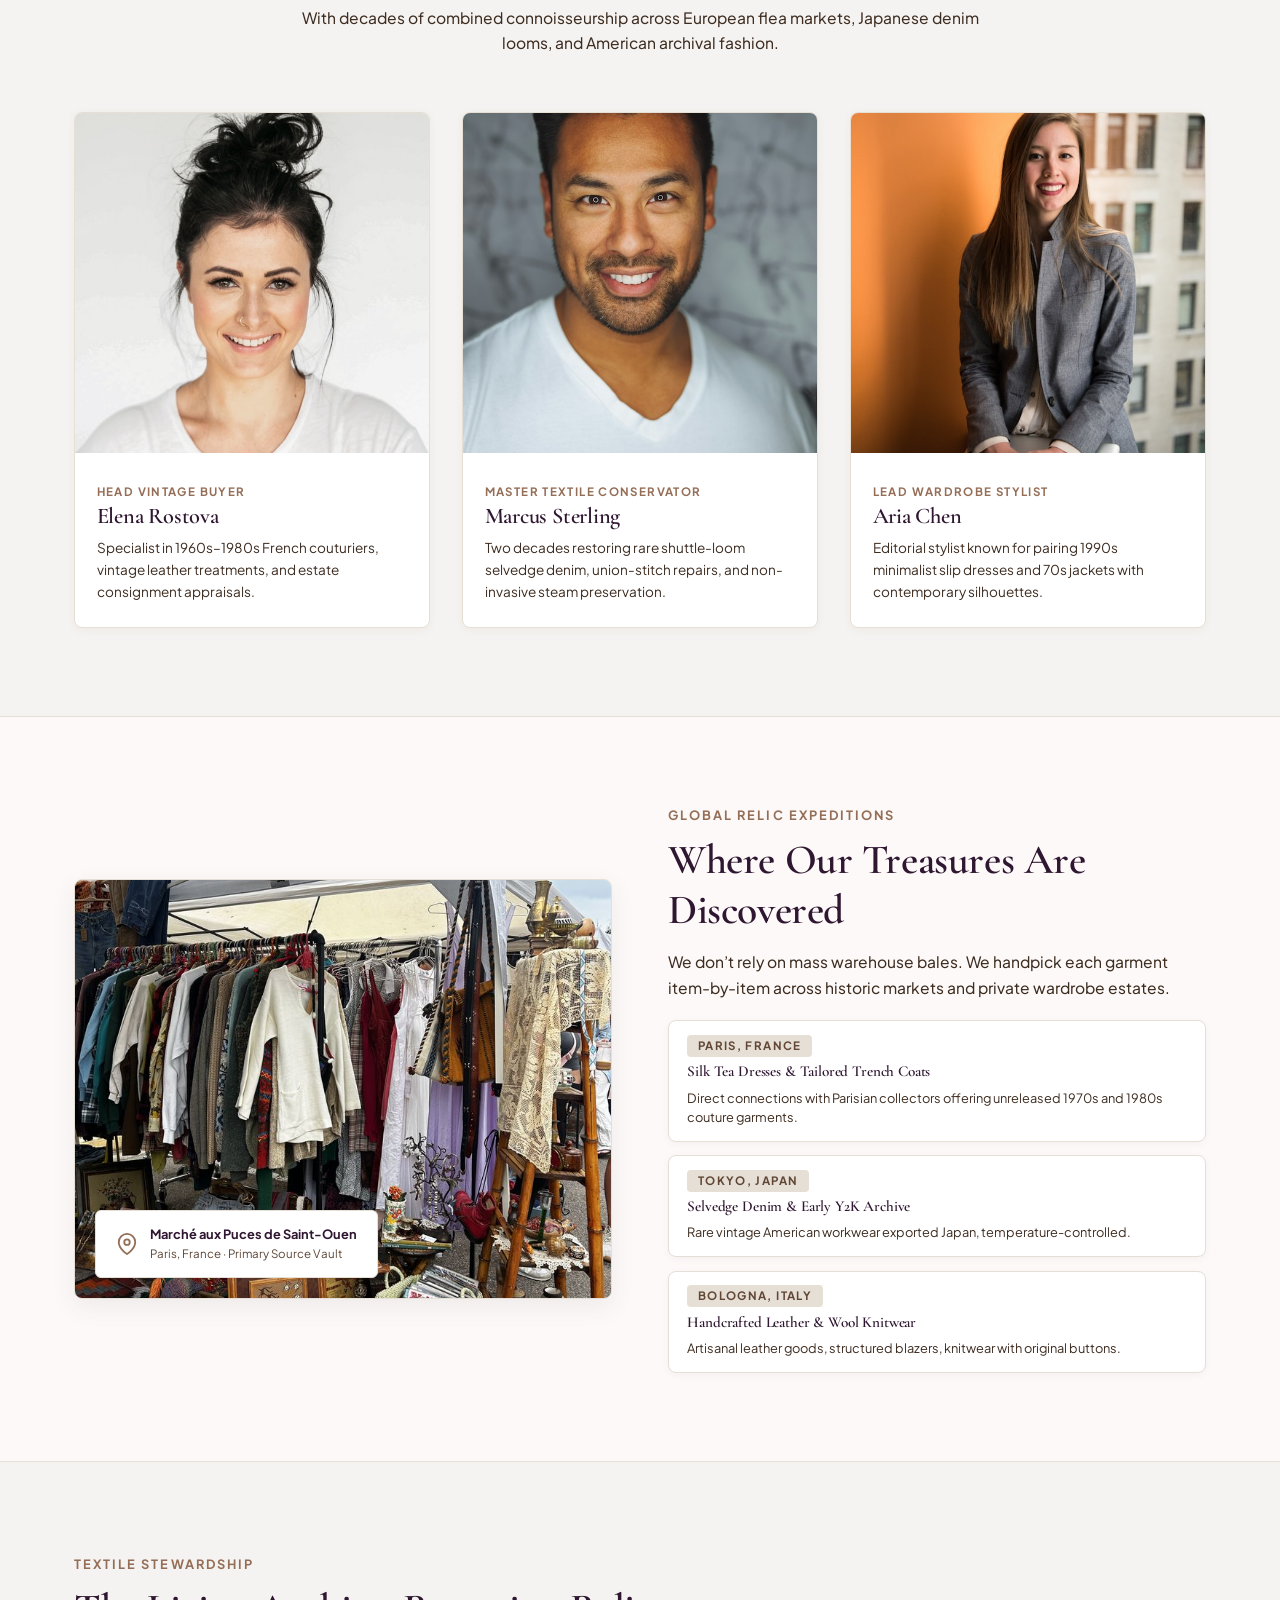
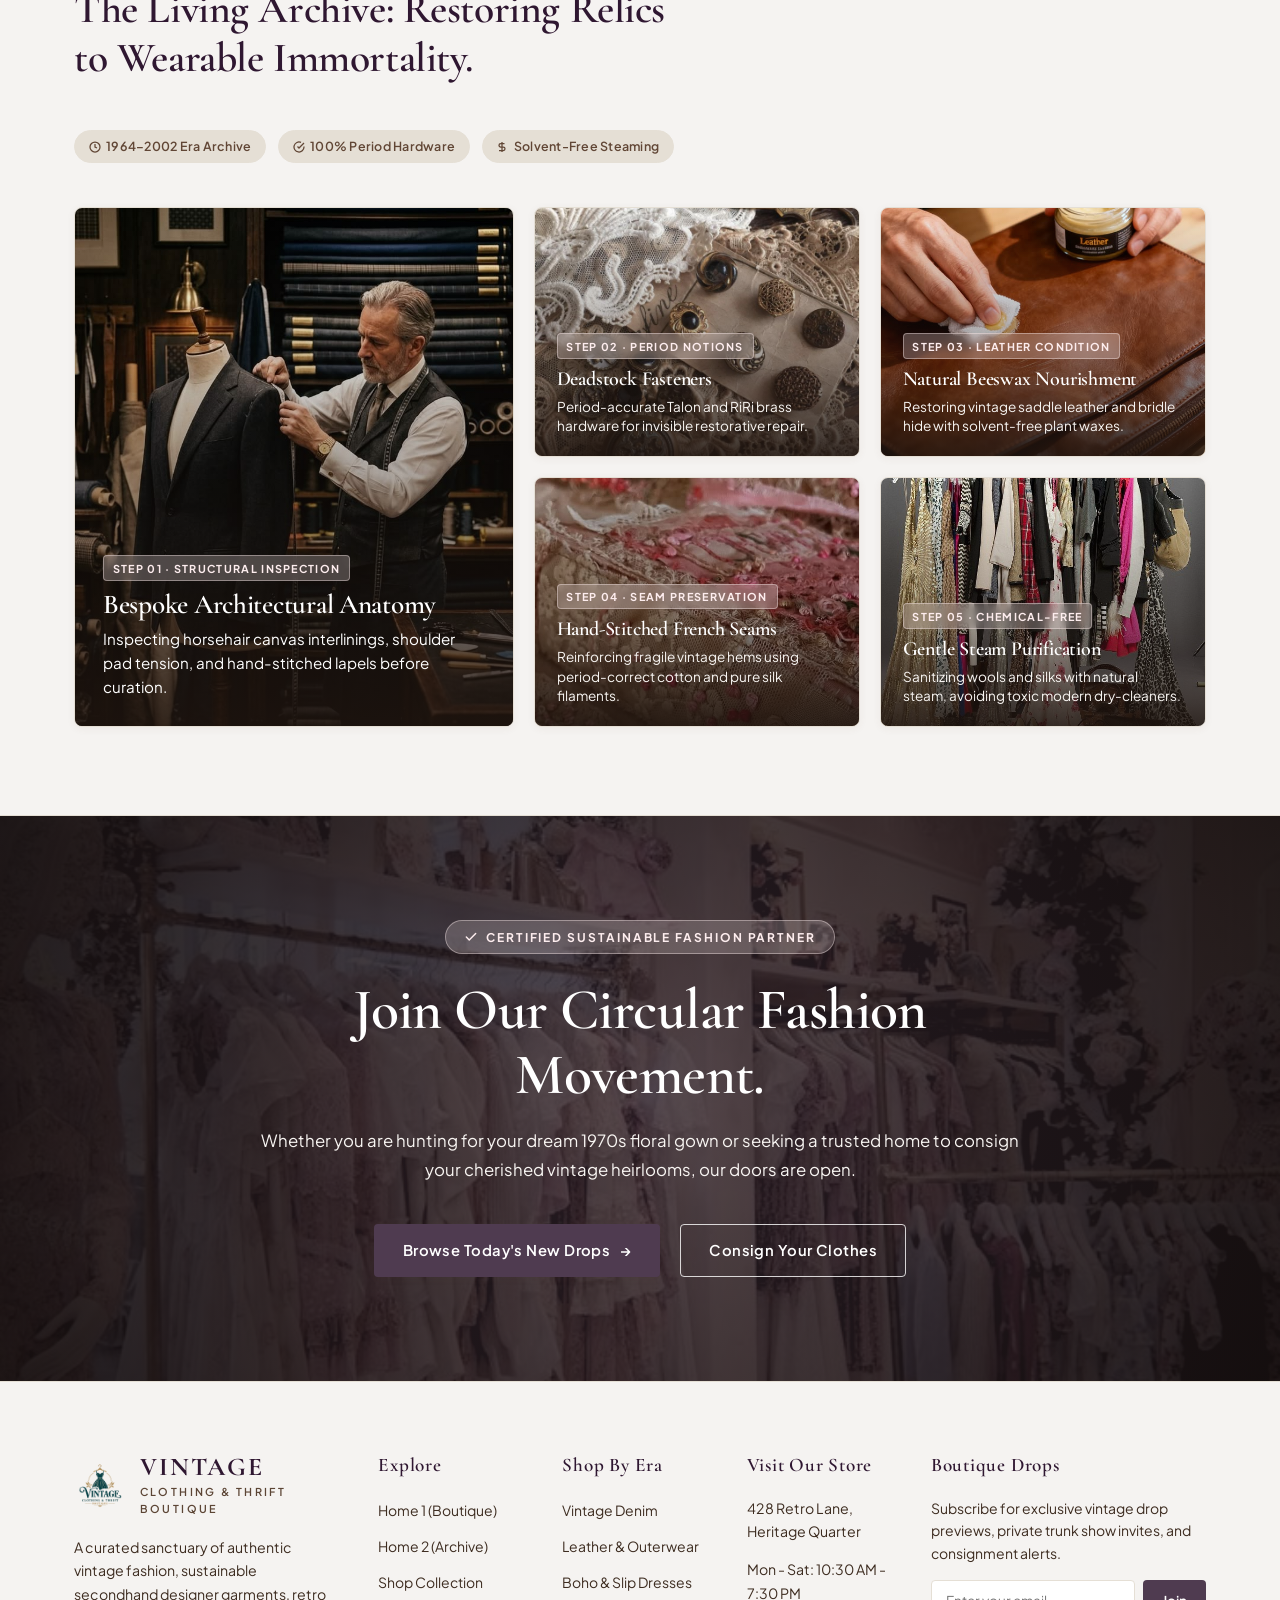
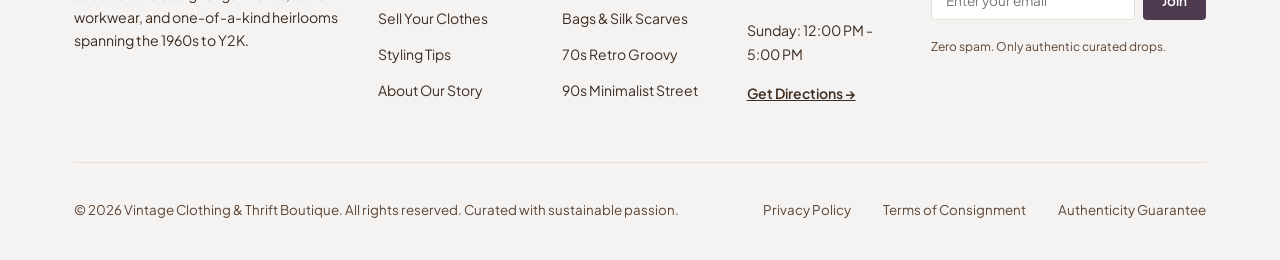
==== commit 3d15a87c: "update" ====
--- a/about.html
+++ b/about.html
@@ -103,14 +103,15 @@
           </svg>
         </button>
 
-        <!-- Login Link (Replaces CTA) -->
-        <a href="login.html" class="header-login-btn" id="header-login-btn">
-          <svg width="16" height="16" viewBox="0 0 24 24" fill="none" stroke="currentColor" stroke-width="2"
+        <!-- Primary Buying CTA Button -->
+        <a href="shop.html" class="header-primary-cta header-buy-btn" id="header-primary-cta" aria-label="Shop Vintage Collection">
+          <svg width="15" height="15" viewBox="0 0 24 24" fill="none" stroke="currentColor" stroke-width="2.2"
             stroke-linecap="round" stroke-linejoin="round" aria-hidden="true">
-            <path d="M20 21v-2a4 4 0 0 0-4-4H8a4 4 0 0 0-4 4v2"></path>
-            <circle cx="12" cy="7" r="4"></circle>
+            <path d="M6 2L3 6v14a2 2 0 0 0 2 2h14a2 2 0 0 0 2-2V6l-3-4z"></path>
+            <line x1="3" y1="6" x2="21" y2="6"></line>
+            <path d="M16 10a4 4 0 0 1-8 0"></path>
           </svg>
-          <span>Login</span>
+          <span>Buy Vintage</span>
         </a>
 
         <!-- Mobile Drawer Toggle Trigger -->
@@ -211,14 +212,15 @@
           </button>
         </div>
 
-        <!-- Login in Mobile Drawer -->
-        <a href="login.html" class="mobile-login-btn" id="mobile-login-btn">
-          <svg width="18" height="18" viewBox="0 0 24 24" fill="none" stroke="currentColor" stroke-width="2"
+        <!-- Primary Buying CTA in Mobile Drawer -->
+        <a href="shop.html" class="mobile-primary-cta mobile-buy-btn" id="mobile-primary-cta">
+          <svg width="18" height="18" viewBox="0 0 24 24" fill="none" stroke="currentColor" stroke-width="2.2"
             stroke-linecap="round" stroke-linejoin="round" aria-hidden="true">
-            <path d="M20 21v-2a4 4 0 0 0-4-4H8a4 4 0 0 0-4 4v2"></path>
-            <circle cx="12" cy="7" r="4"></circle>
+            <path d="M6 2L3 6v14a2 2 0 0 0 2 2h14a2 2 0 0 0 2-2V6l-3-4z"></path>
+            <line x1="3" y1="6" x2="21" y2="6"></line>
+            <path d="M16 10a4 4 0 0 1-8 0"></path>
           </svg>
-          <span>Account Login / Sign Up</span>
+          <span>Buy Vintage Collection</span>
         </a>
       </div>
 
--- a/assets/css/style.css
+++ b/assets/css/style.css
@@ -53,6 +53,11 @@
   
   --header-height: 68px;
   --transition-smooth: all 0.28s cubic-bezier(0.4, 0, 0.2, 1);
+
+  /* Unified Layout & Alignment Tokens */
+  --container-max-width: 1180px;
+  --container-padding-x: 1.5rem;
+  --header-btn-height: 38px;
 }
 
 /* ==========================================================================
@@ -172,14 +177,14 @@
   outline-offset: 3px;
 }
 
-/* Container */
+/* Container - Strict balanced alignment across all pages */
 .site-container {
   width: 100%;
-  max-width: 1180px;
+  max-width: var(--container-max-width);
   margin-left: auto;
   margin-right: auto;
-  padding-left: 1.5rem;
-  padding-right: 1.5rem;
+  padding-left: var(--container-padding-x);
+  padding-right: var(--container-padding-x);
 }
 
 /* ==========================================================================
@@ -467,16 +472,22 @@
 .header-actions {
   display: flex;
   align-items: center;
-  gap: 0.85rem;
+  gap: 0.65rem;
   flex-shrink: 0;
 }
 
+/* Base Header Action Buttons - Exactly Identical Height & Radius */
 .ctrl-btn {
   display: inline-flex;
   align-items: center;
   justify-content: center;
-  width: 38px;
-  height: 38px;
+  width: var(--header-btn-height);
+  min-width: var(--header-btn-height);
+  height: var(--header-btn-height);
+  min-height: var(--header-btn-height);
+  max-height: var(--header-btn-height);
+  box-sizing: border-box;
+  padding: 0;
   border-radius: 8px;
   border: 1.5px solid var(--border-light);
   background-color: var(--bg-card);
@@ -484,6 +495,7 @@
   transition: all 0.25s cubic-bezier(0.16, 1, 0.3, 1);
   cursor: pointer;
   box-shadow: 0 1px 3px rgba(0, 0, 0, 0.06);
+  flex-shrink: 0;
 }
 
 .ctrl-btn:hover {
@@ -519,24 +531,55 @@
   letter-spacing: 0.06em;
 }
 
-/* Header Login Button */
-.header-login-btn {
+/* Header Primary Buying CTA Button - Exactly Same Height as RTL & Theme Buttons */
+.header-primary-cta,
+.header-buy-btn {
   display: inline-flex;
   align-items: center;
+  justify-content: center;
+  height: var(--header-btn-height);
+  min-height: var(--header-btn-height);
+  max-height: var(--header-btn-height);
+  box-sizing: border-box;
+  padding: 0 1.25rem;
   gap: 0.5rem;
-  background-color: var(--btn-primary-bg);
-  color: var(--btn-primary-text);
-  font-size: 0.825rem;
-  font-weight: 600;
+  border-radius: 8px;
+  border: 1.5px solid var(--color-warm-brown);
+  background-color: var(--color-warm-brown);
+  color: #FFFFFF !important;
+  font-size: 0.835rem;
+  font-weight: 700;
   letter-spacing: 0.04em;
-  padding: 0.5rem 1.15rem;
-  border-radius: 4px;
-  transition: var(--transition-smooth);
-}
-
-.header-login-btn:hover {
-  background-color: var(--btn-primary-hover);
-  transform: translateY(-1px);
+  text-decoration: none;
+  white-space: nowrap;
+  flex-shrink: 0;
+  transition: all 0.25s cubic-bezier(0.16, 1, 0.3, 1);
+  cursor: pointer;
+  box-shadow: 0 2px 8px rgba(149, 110, 87, 0.25);
+}
+
+.header-primary-cta:hover,
+.header-buy-btn:hover {
+  background-color: var(--color-deep-brown);
+  border-color: var(--color-deep-brown);
+  color: #FFFFFF !important;
+  transform: translateY(-2px);
+  box-shadow: 0 4px 14px rgba(97, 70, 53, 0.35);
+}
+
+html.dark .header-primary-cta,
+html.dark .header-buy-btn {
+  background-color: var(--color-warm-brown);
+  border-color: #E6BE8A;
+  color: #FFFFFF !important;
+}
+
+html.dark .header-primary-cta:hover,
+html.dark .header-buy-btn:hover {
+  background-color: #A87E65;
+  border-color: #FFFFFF;
+  color: #FFFFFF !important;
+  box-shadow: 0 4px 14px rgba(230, 190, 138, 0.35);
 }
 
 /* Mobile Menu Toggle Button */
@@ -821,18 +864,35 @@
   border-color: #FFFFFF !important;
 }
 
-.mobile-login-btn {
+.mobile-primary-cta,
+.mobile-buy-btn {
   width: 100%;
   display: flex;
   align-items: center;
   justify-content: center;
-  gap: 0.5rem;
-  padding: 0.75rem;
-  background-color: var(--btn-primary-bg);
-  color: #FFFFFF;
-  border-radius: 4px;
-  font-weight: 600;
-  font-size: 0.9rem;
+  gap: 0.55rem;
+  padding: 0.85rem;
+  background-color: var(--color-warm-brown);
+  color: #FFFFFF !important;
+  border-radius: 8px;
+  font-weight: 700;
+  font-size: 0.925rem;
+  text-decoration: none;
+  box-sizing: border-box;
+  transition: all 0.25s ease;
+  box-shadow: 0 2px 8px rgba(149, 110, 87, 0.25);
+}
+
+.mobile-primary-cta:hover,
+.mobile-buy-btn:hover {
+  background-color: var(--color-deep-brown);
+  color: #FFFFFF !important;
+}
+
+html.dark .mobile-primary-cta,
+html.dark .mobile-buy-btn {
+  background-color: var(--color-warm-brown);
+  color: #FFFFFF !important;
 }
 
 /* ==========================================================================
@@ -991,12 +1051,13 @@
   font-size: 0.85rem;
   color: var(--text-muted);
   gap: 2rem;
-  padding-right: 4.5rem;
+  padding-right: 0;
+  padding-left: 0;
 }
 
 [dir="rtl"] .footer-bottom {
   padding-right: 0;
-  padding-left: 4.5rem;
+  padding-left: 0;
 }
 
 .footer-bottom > div:first-child,
@@ -2266,7 +2327,7 @@
   align-items: center;
   justify-content: center;
   text-align: center;
-  padding: 5rem 1.5rem;
+  padding: 5rem 0;
   background-color: var(--color-deep-brown);
   color: #FFFFFF;
   overflow: hidden;
@@ -2339,27 +2400,90 @@
 .vault-hero-actions {
   display: flex;
   justify-content: center;
+  align-items: center;
   gap: 1.25rem;
   flex-wrap: wrap;
 }
 
-.btn-outline-vault {
+/* Home 2 Hero Button Consistency - Exactly Matched 48px Height */
+.vault-hero-actions .btn-primary-hero,
+.vault-hero-actions .btn-outline-vault,
+.vault-hero-actions .btn-secondary-vault {
   display: inline-flex;
   align-items: center;
-  gap: 0.5rem;
-  border: 1px solid #FDEDEE;
-  color: #FDEDEE;
+  justify-content: center;
+  height: 48px;
+  min-height: 48px;
+  box-sizing: border-box;
+  padding: 0 1.85rem;
   font-size: 0.925rem;
   font-weight: 600;
-  padding: 0.85rem 1.75rem;
-  border-radius: 4px;
   letter-spacing: 0.03em;
-  transition: var(--transition-smooth);
-}
-
-.btn-outline-vault:hover {
-  background-color: #FDEDEE;
-  color: var(--color-deep-brown);
+  border-radius: 6px;
+  transition: all 0.25s cubic-bezier(0.16, 1, 0.3, 1);
+  text-decoration: none;
+  white-space: nowrap;
+}
+
+.vault-hero-actions .btn-primary-hero {
+  background-color: var(--btn-primary-bg);
+  border: 1.5px solid var(--btn-primary-bg);
+  color: #FFFFFF;
+  box-shadow: 0 2px 8px rgba(79, 59, 80, 0.25);
+}
+
+.vault-hero-actions .btn-primary-hero:hover {
+  background-color: var(--btn-primary-hover);
+  border-color: var(--btn-primary-hover);
+  transform: translateY(-2px);
+  box-shadow: 0 4px 14px rgba(79, 59, 80, 0.35);
+}
+
+/* Secondary CTA - Rich Secondary Warm Brown Color & Matched Size */
+.vault-hero-actions .btn-outline-vault,
+.vault-hero-actions .btn-secondary-vault {
+  background-color: var(--color-warm-brown);
+  border: 1.5px solid var(--color-warm-brown);
+  color: #FFFFFF !important;
+  box-shadow: 0 2px 8px rgba(149, 110, 87, 0.22);
+}
+
+.vault-hero-actions .btn-outline-vault:hover,
+.vault-hero-actions .btn-secondary-vault:hover {
+  background-color: var(--color-deep-brown);
+  border-color: var(--color-deep-brown);
+  color: #FFFFFF !important;
+  transform: translateY(-2px);
+  box-shadow: 0 4px 14px rgba(97, 70, 53, 0.4);
+}
+
+/* Dark Mode Contrast Optimization - High Contrast AAA Hover */
+html.dark .vault-hero-actions .btn-primary-hero {
+  background-color: var(--btn-primary-bg);
+  border-color: rgba(255, 255, 255, 0.25);
+  color: #FFFFFF !important;
+}
+
+html.dark .vault-hero-actions .btn-primary-hero:hover {
+  background-color: var(--btn-primary-hover);
+  border-color: #FFFFFF;
+  box-shadow: 0 4px 14px rgba(255, 255, 255, 0.25);
+}
+
+html.dark .vault-hero-actions .btn-outline-vault,
+html.dark .vault-hero-actions .btn-secondary-vault {
+  background-color: var(--color-warm-brown);
+  border-color: #E6BE8A;
+  color: #FFFFFF !important;
+}
+
+html.dark .vault-hero-actions .btn-outline-vault:hover,
+html.dark .vault-hero-actions .btn-secondary-vault:hover {
+  background-color: #3D2C20 !important;
+  border-color: #FFFFFF !important;
+  color: #FFFFFF !important;
+  transform: translateY(-2px);
+  box-shadow: 0 4px 16px rgba(255, 255, 255, 0.25);
 }
 
 /* Section 2: Diptych Dual-Focus Spread */
@@ -3287,7 +3411,7 @@
 /* Section 6: Mandatory Final CTA Section */
 .about-cta-section {
   position: relative;
-  padding: 6.5rem 1.5rem;
+  padding: 6.5rem 0;
   background-color: var(--color-plum-accent);
   color: #FFFFFF;
   text-align: center;
@@ -3835,7 +3959,7 @@
 /* Section 6: Mandatory Final CTA Section */
 .shop-cta-section {
   position: relative;
-  padding: 6.5rem 1.5rem;
+  padding: 6.5rem 0;
   background-color: var(--color-deep-brown);
   color: #FFFFFF;
   text-align: center;
@@ -4331,7 +4455,7 @@
 /* Section 6: Mandatory Final CTA Section */
 .sell-cta-section {
   position: relative;
-  padding: 6.5rem 1.5rem;
+  padding: 6.5rem 0;
   background-color: var(--color-deep-brown);
   color: #FFFFFF;
   text-align: center;
@@ -4965,7 +5089,7 @@
 /* Section 6: Mandatory Final CTA Section */
 .styling-cta-section {
   position: relative;
-  padding: 6.5rem 1.5rem;
+  padding: 6.5rem 0;
   background-color: var(--color-plum-accent);
   color: #FFFFFF;
   text-align: center;
@@ -5618,7 +5742,7 @@
 /* Section 6: Mandatory Final CTA Section */
 .contact-cta-section {
   position: relative;
-  padding: 6.5rem 1.5rem;
+  padding: 6.5rem 0;
   background-color: var(--color-deep-brown);
   color: #FFFFFF;
   text-align: center;
--- a/assets/css/responsive.css
+++ b/assets/css/responsive.css
@@ -5,17 +5,17 @@
 
 /* Large Screens (1440px and up) */
 @media (min-width: 1440px) {
+  :root {
+    --container-max-width: 1200px;
+  }
   .site-container {
-    max-width: 1200px;
+    max-width: var(--container-max-width);
   }
 }
 
 /* iPad Pro (11" & 12.9" / 13 Pro) & Small Desktops (1024px to 1366px) */
 @media (min-width: 1024px) and (max-width: 1366px) {
   .site-container.header-container {
-    max-width: 100%;
-    padding-left: 1.25rem;
-    padding-right: 1.25rem;
     gap: 0.75rem;
     justify-content: space-between;
   }
@@ -52,20 +52,31 @@
     flex-shrink: 0;
   }
 
+  :root {
+    --header-btn-height: 34px;
+  }
+
   .header-actions {
-    gap: 0.4rem;
+    gap: 0.35rem;
     flex-shrink: 0;
   }
 
   .ctrl-btn {
-    width: 34px;
-    height: 34px;
+    width: var(--header-btn-height);
+    min-width: var(--header-btn-height);
+    height: var(--header-btn-height);
+    min-height: var(--header-btn-height);
+    max-height: var(--header-btn-height);
     font-size: 0.75rem;
   }
 
-  .header-login-btn {
-    padding: 0.45rem 0.75rem;
-    font-size: 0.82rem;
+  .header-primary-cta,
+  .header-buy-btn {
+    height: var(--header-btn-height);
+    min-height: var(--header-btn-height);
+    max-height: var(--header-btn-height);
+    padding: 0 0.85rem;
+    font-size: 0.8rem;
     gap: 0.35rem;
   }
 }
@@ -88,7 +99,8 @@
   }
 
   .header-actions .ctrl-btn,
-  .header-actions .header-login-btn {
+  .header-actions .header-primary-cta,
+  .header-actions .header-buy-btn {
     display: none; /* Move to mobile drawer for clean single-line header */
   }
 
@@ -682,11 +694,15 @@
 
   .hero-vault-section {
     min-height: auto;
-    padding: 3.5rem 1.25rem 3rem;
+    padding: 3.5rem 0 3rem;
   }
 
   .hero-vault-title {
     font-size: 2.25rem;
+  }
+
+  .vault-hero-actions {
+    gap: 0.85rem;
   }
 
   .diptych-panel {
@@ -718,9 +734,21 @@
   }
 
 
+  :root {
+    --container-padding-x: 1rem;
+  }
+
   .site-container {
-    padding-left: 1rem;
-    padding-right: 1rem;
+    padding-left: var(--container-padding-x);
+    padding-right: var(--container-padding-x);
+  }
+
+  .about-cta-section,
+  .shop-cta-section,
+  .sell-cta-section,
+  .styling-cta-section,
+  .contact-cta-section {
+    padding: 4rem 0;
   }
 
   .hero-section {
